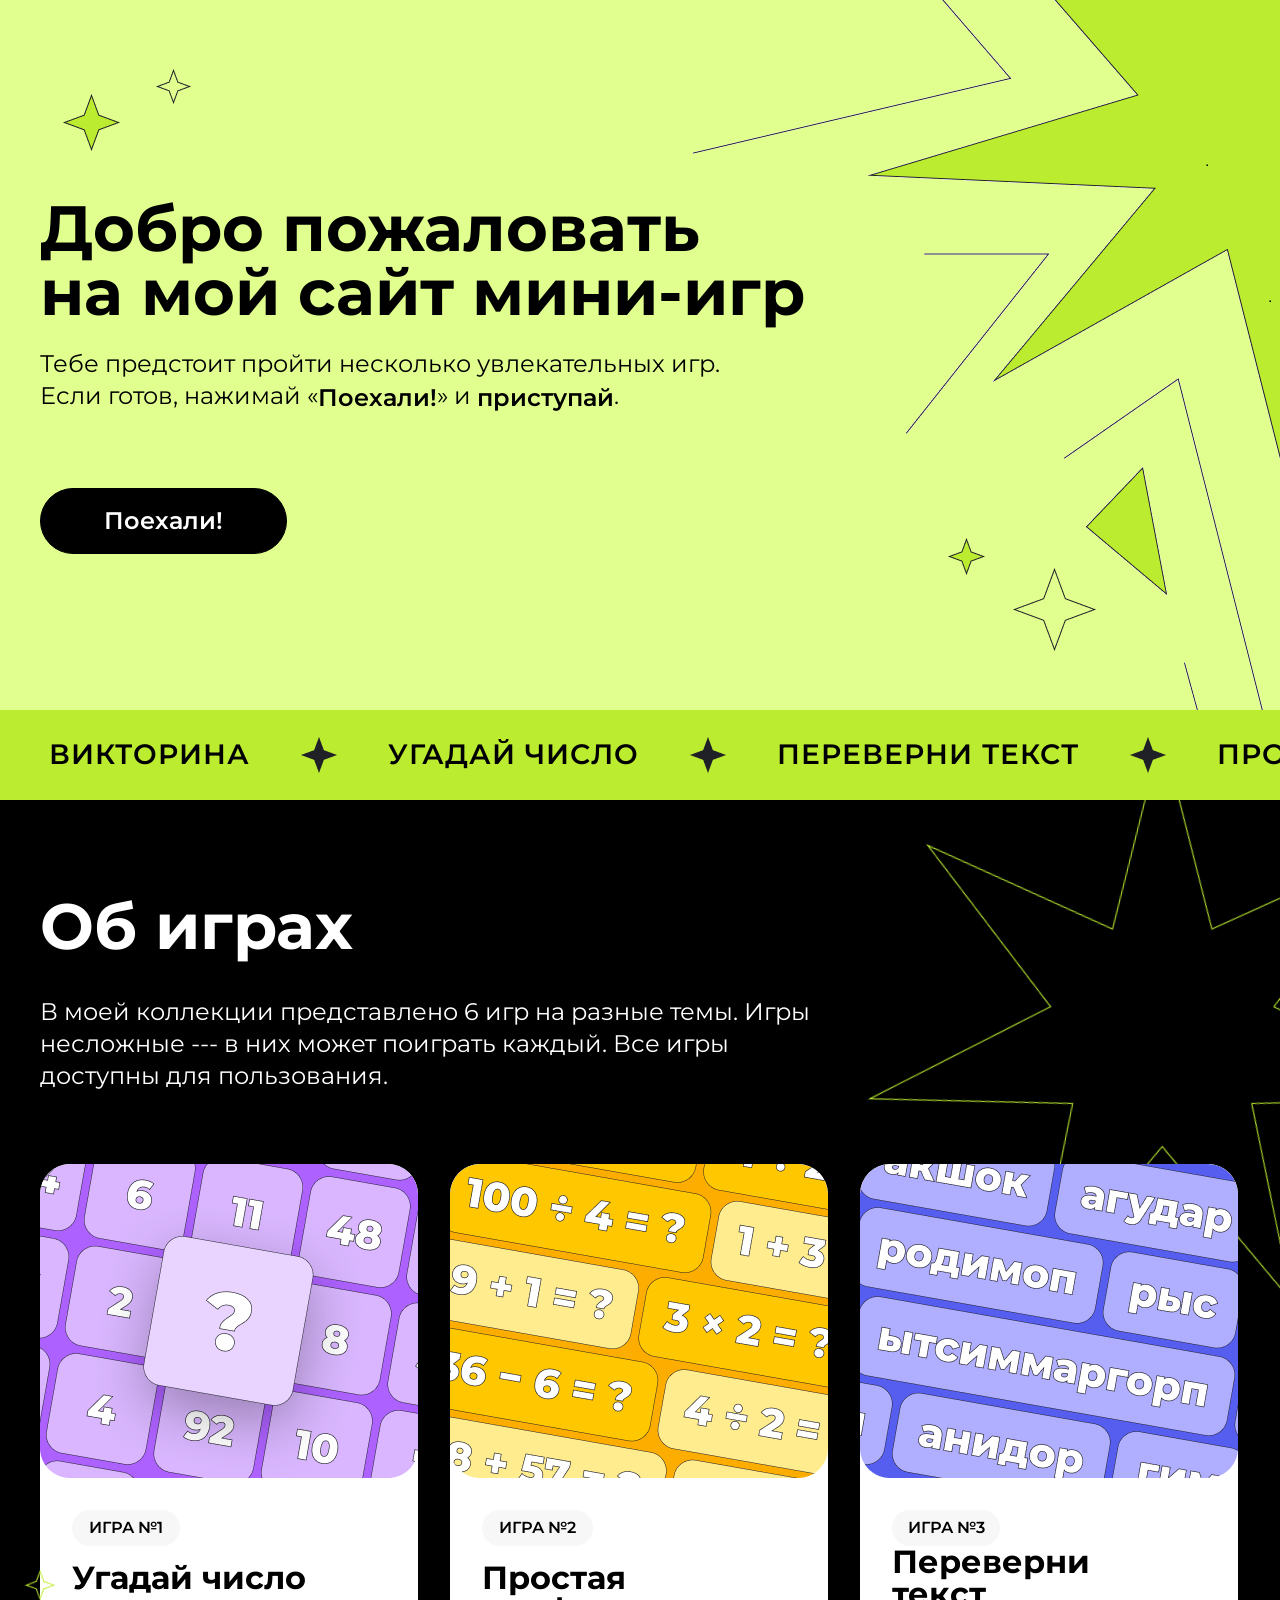
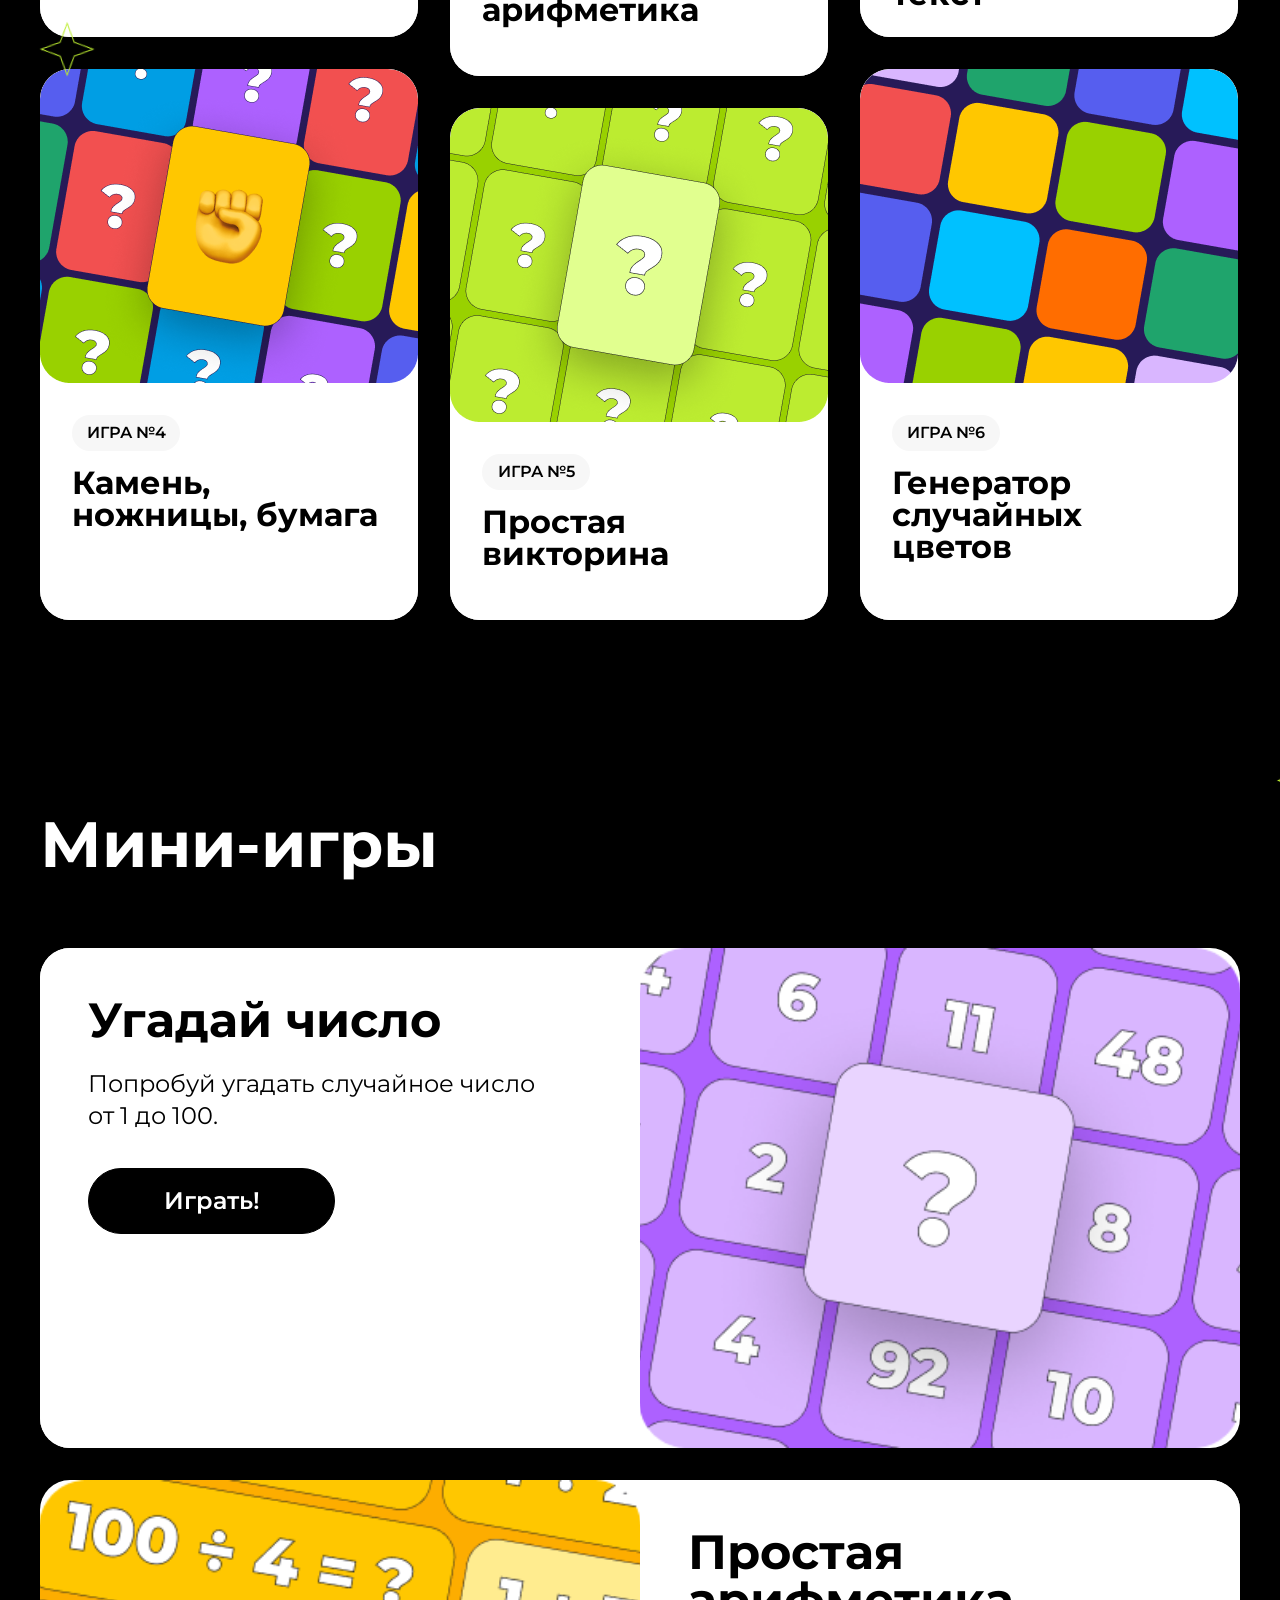
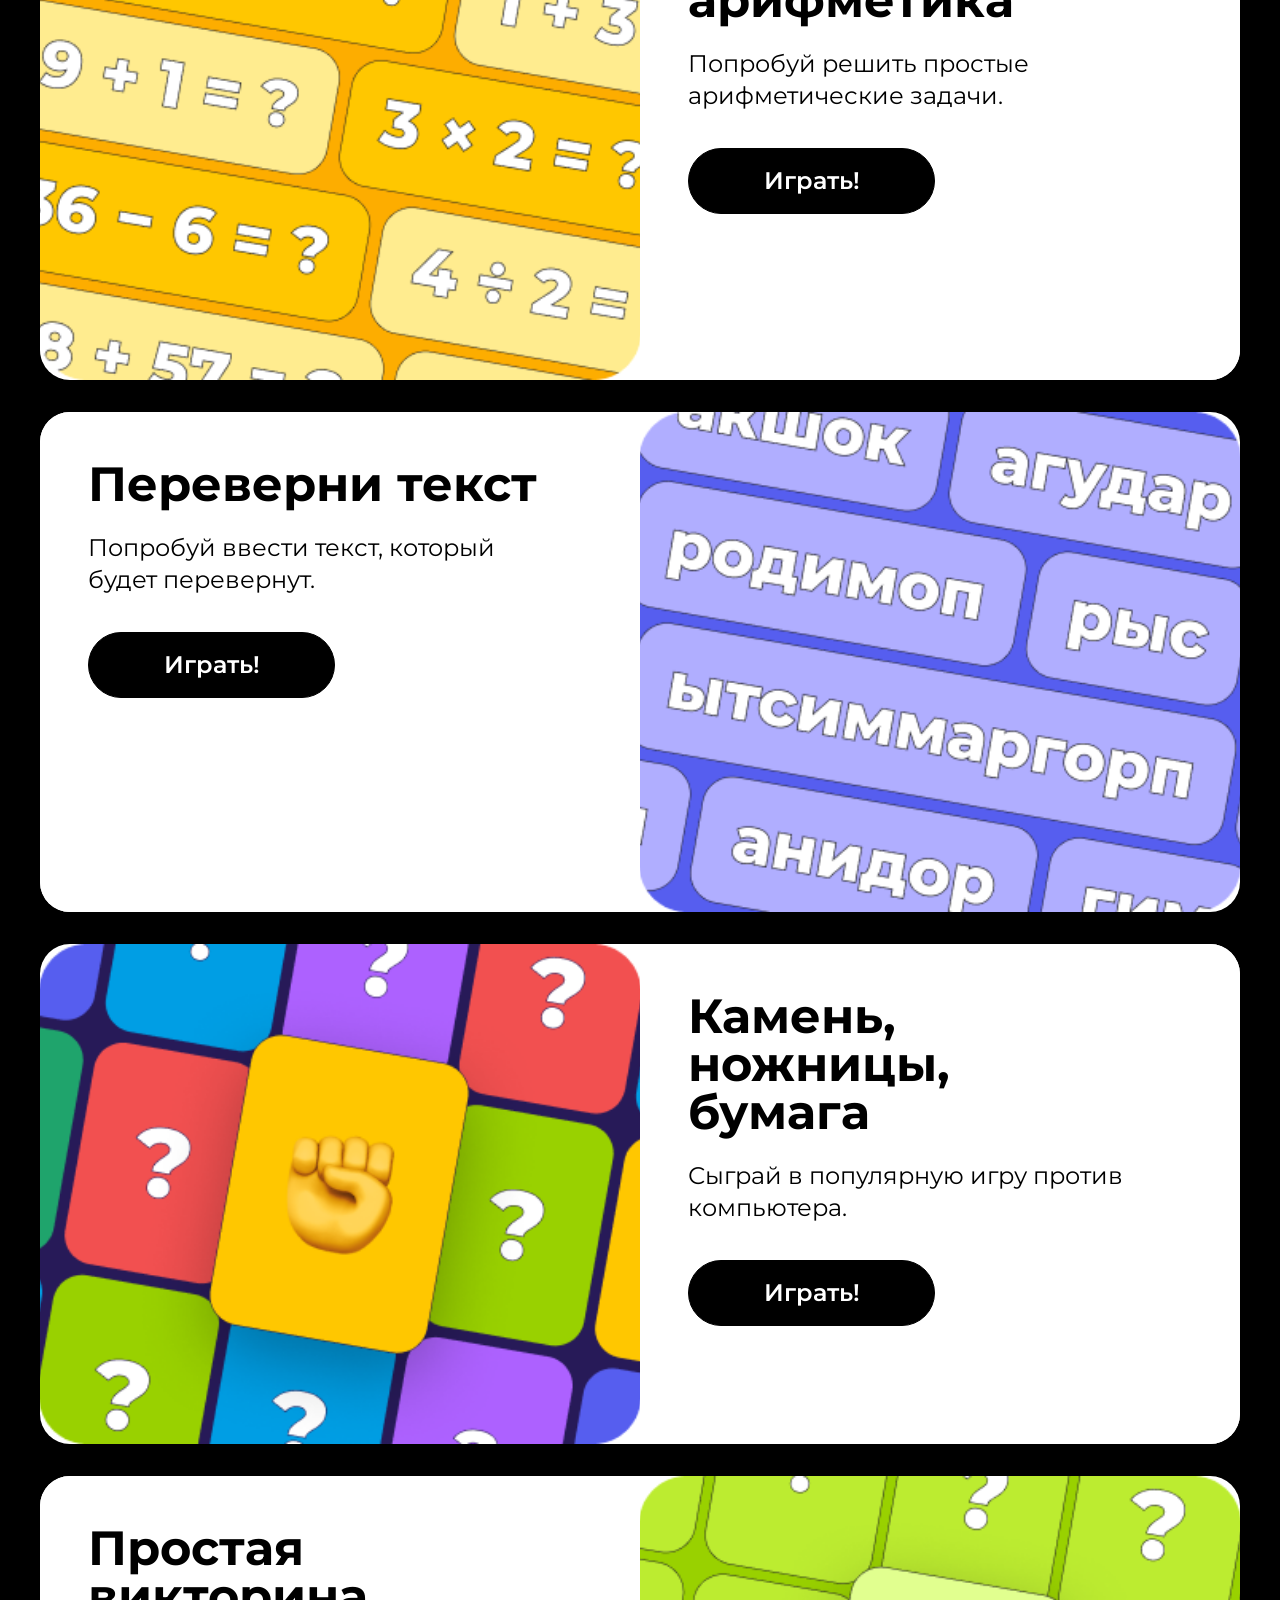
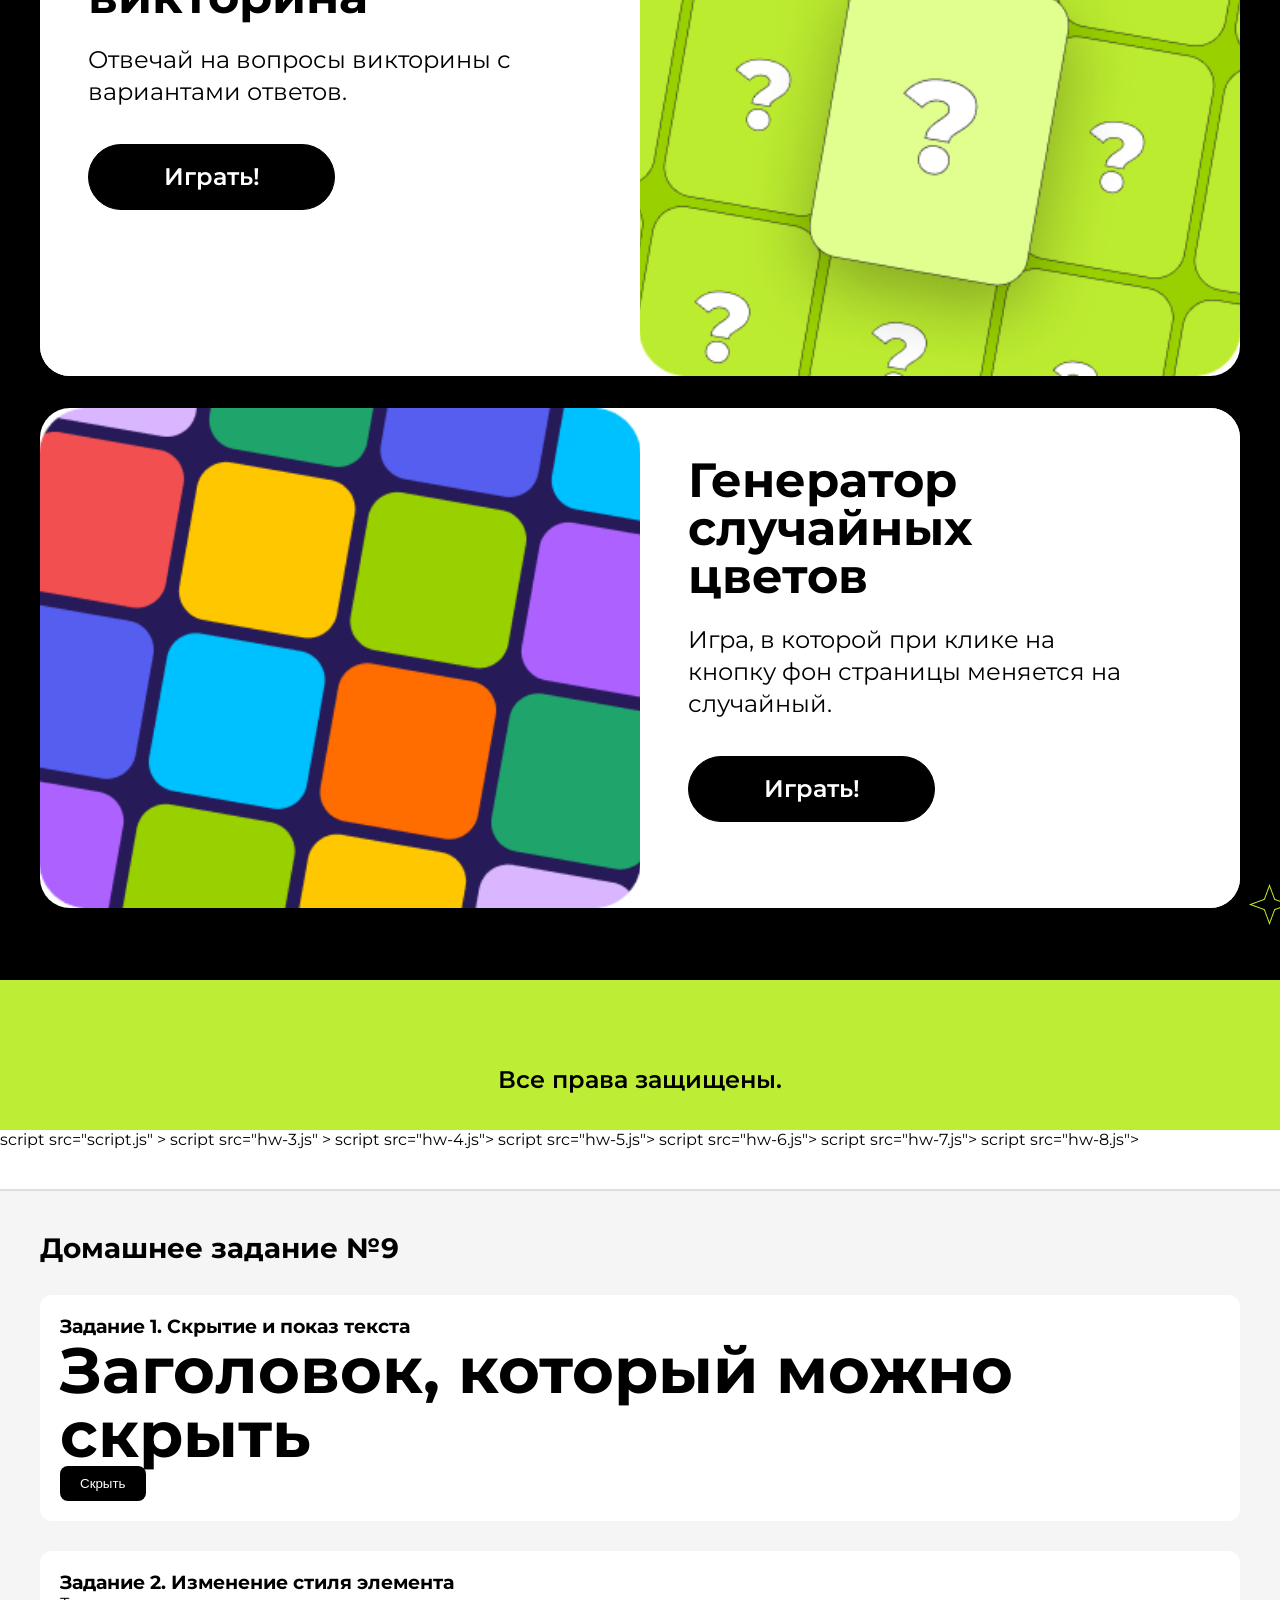
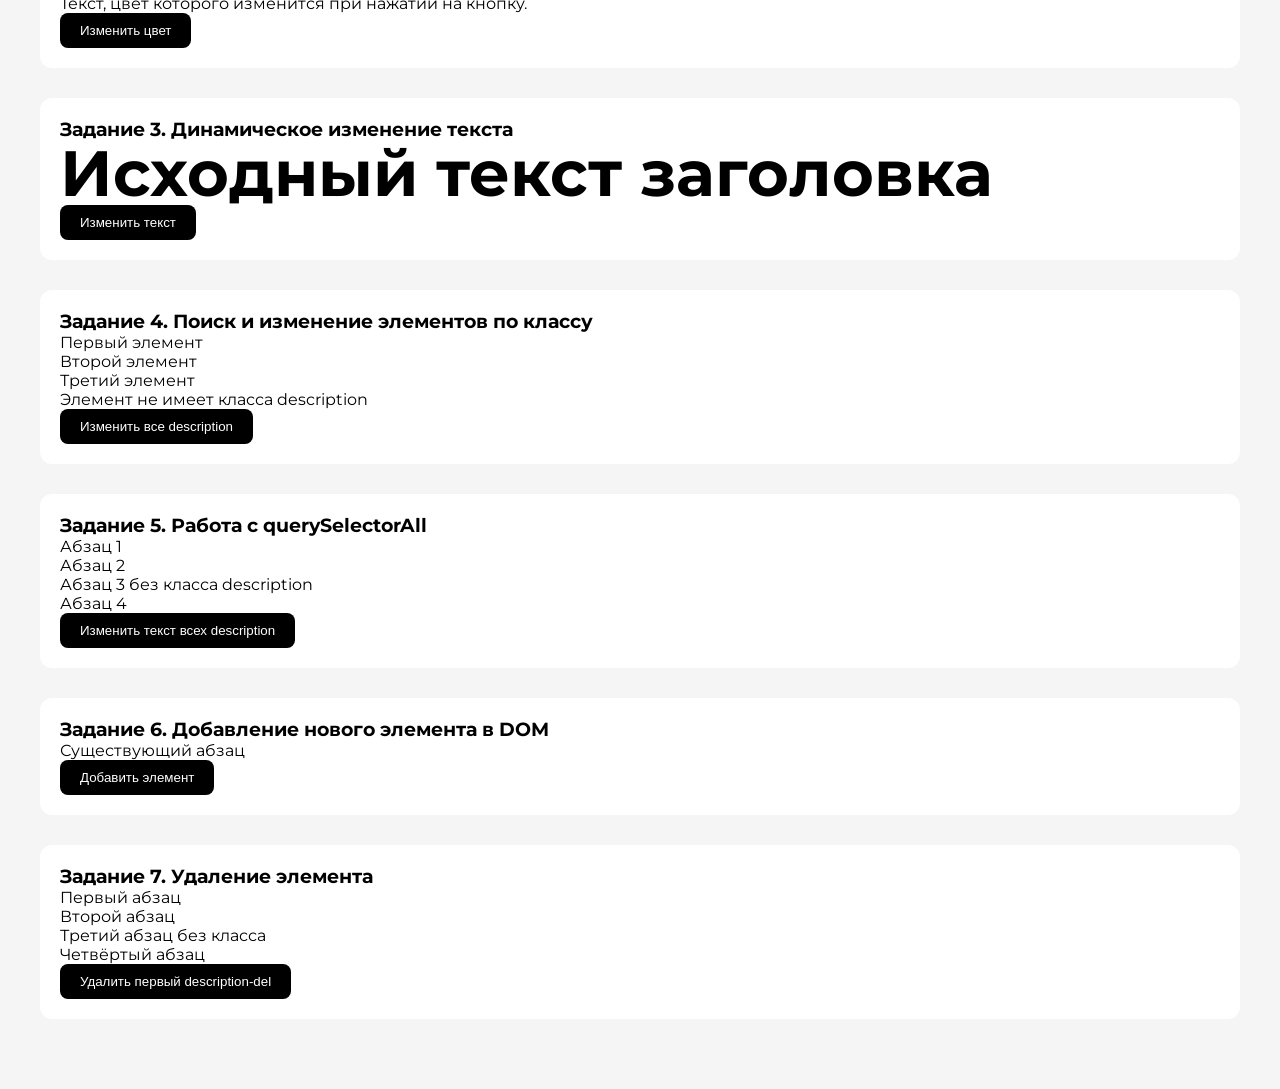
==== index.html @ 297d01c9 "Merge 4f95bd6ea203a809c304e0f5c739668efd5a384e into e6bbed2ab2e8be672a41b085da6c93e00a58e664" ====
<!DOCTYPE html>
<html lang="ru">
<head>
    <meta charset="UTF-8">
    <meta name="viewport" content="width=device-width, initial-scale=1.0">
    <title>Сайт мини-игр</title>
    <link rel="stylesheet" href="style.css">
    <link href="https://fonts.googleapis.com/css2?family=Montserrat:wght@400;600;700&display=swap" rel="stylesheet">
</head>
<body>
    <section class="hero">
             <img src="image/Star2.png" alt="звезда" class="decor-star star-2">
        <img src="image/Star3.png" alt="звезда" class="decor-star star-3">
        <img src="image/Star4.png" alt="звезда" class="decor-star star-4">
        <img src="image/Star5.png" alt="звезда" class="decor-star star-5">
        <img src="image/528.png" alt="декоративный элемент" class="decor-star vector-33">
        <div class="hero-center">
        <div class="image-block">
            <img src="image/Group(1).png" alt="Описание изображения">
        </div>
   
        <div class="container">
            <div class="text-block">
                <h1>Добро пожаловать <br>на мой сайт мини-игр</h1>
                <p class="game-description">Тебе предстоит пройти несколько увлекательных игр. <br>Если готов, нажимай
                    «<span class="bold">Поехали!</span>» и  <span class="bold"> приступай</span>.
                </p>
            </div>
            <a href="#" class="btn">Поехали!</a>
        </div>
        </div>
        
        <div class="games-row">
            <div class="games-track">
                <span class="game-item">ВИКТОРИНА</span>
                <span class="divider-star">
                    <img src="image/Star.png" alt="звезда">
                </span>
                <span class="game-item">УГАДАЙ ЧИСЛО</span>
                <span class="divider-star">
                    <img src="image/Star.png" alt="звезда">
                </span>
                <span class="game-item">ПЕРЕВЕРНИ ТЕКСТ</span>
                <span class="divider-star">
                    <img src="image/Star.png" alt="звезда">
                </span>
                <span class="game-item">ПРОСТАЯ АРИФМЕТИКА</span>
                <span class="divider-star">
                    <img src="image/Star.png" alt="звезда">
                </span>
                <span class="game-item">КАМЕНЬ, НОЖНИЦЫ, БУМАГА</span>
                <span class="divider-star">
                    <img src="image/Star.png" alt="звезда">
                </span>
                <span class="game-item">ГЕНЕРАТОР СЛУЧАЙНЫХ ЦВЕТОВ</span>
                <span class="divider-star">
                    <img src="image/Star.png" alt="звезда">
                </span>
            </div>
        </div>
    </section>

    <section class="games-section">
        <div class="games-center">
        <img src="image/Star1.png" alt="звезда" class="decor-star games-star-1">
        <img src="image/Star12.png" alt="звезда" class="decor-star games-star-12">
        <img src="image/Star11.png" alt="звезда" class="decor-star games-star-11">
      
        <div class="games-container">
            <div class="games-header">
                <h2>Об играх</h2>
                <p>В моей коллекции представлено 6 игр на разные темы. Игры несложные --- в них может поиграть каждый. Все
                    игры доступны для пользования.</p>
            </div>
            <div class="columns-wrapper">
                <div class="cards-column first-column">
                    <a href="#game-guess-number" class="card-link">
                        <div class="card card--guess-number">
                            <div class="card__image">
                                <img src="image/1.png" alt="Угадай число">
                            </div>
                            <div class="card__content">
                                <span class="card__badge">ИГРА №1</span>
                                <div class="card__title">Угадай число</div>
                            </div>
                        </div>
                    </a>
                    <a href="#game-rock-paper-scissors" class="card-link">
                        <div class="card card--rps">
                            <div class="card__image">
                                <img src="image/4.png" alt="Камень, ножницы, бумага">
                            </div>
                            <div class="card__content">
                                <span class="card__badge">ИГРА №4</span>
                                <div class="card__title">Камень,<br>ножницы, бумага</div>
                            </div>
                        </div>
                    </a>
                </div>
                <div class="cards-column second-column">
                    <a href="#game-simple-arithmetic" class="card-link">
                        <div class="card card--arithmetic">
                            <div class="card__image">
                                <img src="image/2.png" alt="Простая арифметика">
                            </div>
                            <div class="card__content">
                                <span class="card__badge card__badge--wide">ИГРА №2</span>
                                <div class="card__title">Простая<br>арифметика</div>
                            </div>
                        </div>
                    </a>
                    <a href="#game-quiz" class="card-link">
                        <div class="card card--quiz">
                            <div class="card__image">
                                <img src="image/5.png" alt="Простая викторина">
                            </div>
                            <div class="card__content">
                                <span class="card__badge">ИГРА №5</span>
                                <div class="card__title">Простая<br>викторина</div>
                            </div>
                        </div>
                    </a>
                </div>
                <div class="cards-column third-column">
                    <a href="#game-reverse-text" class="card-link">
                        <div class="card card--reverse-text">
                            <div class="card__image">
                                <img src="image/3.png" alt="Переверни текст">
                            </div>
                            <div class="card__content">
                                <span class="card__badge">ИГРА №3</span>
                                <div class="card__title">Переверни<br>текст</div>
                            </div>
                        </div>
                    </a>
                    <a href="#game-color-generator" class="card-link">
                        <div class="card card--color-generator">
                            <div class="card__image">
                                <img src="image/6.png" alt="Генератор случайных цветов">
                            </div>
                            <div class="card__content">
                                <span class="card__badge">ИГРА №6</span>
                                <div class="card__title">Генератор<br>случайных<br>цветов</div>
                            </div>
                        </div>
                    </a>
                </div>
            </div>
        </div>
        </div>
    </section>
     <section class="mini-games">
        <img src="image/Star7.png" alt="звезда" class="decor-star mini-games__star-7">
    <img src="image/Star6.png" alt="звезда" class="decor-star mini-games__star-6">
    <img src="image/Star10.png" alt="звезда" class="decor-star mini-games__star-10">
    <img src="image/Star8.png" alt="звезда" class="decor-star mini-games__star-8">
        <div class="mini-games__container">
            <h2 class="mini-games__title">Мини-игры</h2>
            
            <div class="games-list">
               
                <article id="game-guess-number" class="game-card game-card--image-left">
                    <div class="game-card__cover">
                        <img src="image/1.png" alt="Угадай число">
                    </div>
                    <div class="game-card__content">
                        <div class="game-card__inner">
                        <div class="game-card__text">
                            <h3 class="game-card__name">Угадай число</h3>
                            <p class="game-card__description">Попробуй угадать случайное число от 1 до 100.</p>
                        </div>
                        <a href="#" class="game-card__button">Играть!</a>
                    </div>
                    </div>
                </article>

                
                <article id="game-simple-arithmetic" class="game-card game-card--image-right">
                    <div class="game-card__cover">
                        <img src="image/2.png" alt="Простая арифметика">
                    </div>
                    <div class="game-card__content">
                        <div class="game-card__inner">
                        <div class="game-card__text">
                            <h3 class="game-card__name">Простая арифметика</h3>
                            <p class="game-card__description">Попробуй решить простые арифметические задачи.</p>
                        </div>
                        <a href="#" class="game-card__button">Играть!</a>
                    </div>
                    </div>
                </article>

                
                <article id="game-reverse-text" class="game-card game-card--image-left">
    <div class="game-card__cover">
        <img src="image/3.png" alt="Переверни текст">
    </div>
    <div class="game-card__content">
        <div class="game-card__inner">
            <div class="game-card__text">
                <h3 class="game-card__name">Переверни текст</h3>
                <p class="game-card__description">Попробуй ввести текст, который будет перевернут.</p>
            </div>
            <a href="#" class="game-card__button" id="reverse-text-btn">Играть!</a>
        </div>
    </div>
</article>

              
                <article id="game-rock-paper-scissors" class="game-card game-card--image-right">
                    <div class="game-card__cover">
                        <img src="image/4.png" alt="Камень, ножницы, бумага">
                    </div>
                    <div class="game-card__content">
                        <div class="game-card__inner">
                        <div class="game-card__text">
                            <h3 class="game-card__name">Камень, <br> ножницы, <br> бумага</h3>
                            <p class="game-card__description">Сыграй в популярную игру против компьютера.</p>
                        </div>
                        <a href="#" class="game-card__button">Играть!</a>
                    </div>
                    </div>
                </article>

             
                <article id="game-quiz" class="game-card game-card--image-left">
    <div class="game-card__cover">
        <img src="image/5.png" alt="Простая викторина">
    </div>
    <div class="game-card__content">
        <div class="game-card__inner">
            <div class="game-card__text">
                <h3 class="game-card__name">Простая викторина</h3>
                <p class="game-card__description">Отвечай на вопросы викторины с вариантами ответов.</p>
            </div>
            <a href="#" class="game-card__button" id="quiz-btn">Играть!</a>
        </div>
    </div>
</article>

               
                <article id="game-color-generator" class="game-card game-card--image-right">
                    <div class="game-card__cover">
                        <img src="image/6.png" alt="Генератор случайных цветов">
                    </div>
                    <div class="game-card__content">
                        <div class="game-card__inner">
                        <div class="game-card__text">
                            <h3 class="game-card__name">Генератор случайных <br> цветов</h3>
                            <p class="game-card__description">Игра, в которой при клике на кнопку фон страницы меняется на случайный.</p>
                        </div>
                        <a href="#" class="game-card__button">Играть!</a>
                    </div>
                    </div>
                </article>
            </div>
        </div>
    </section>

    
    <footer class="footer">
        <div class="footer__container">
            <p class="footer__copyright">Все права защищены.</p>
        </div>
    </footer>

    script src="script.js" ></script>
    script src="hw-3.js" ></script> 
    script src="hw-4.js"></script> 
    script src="hw-5.js"></script>
    script src="hw-6.js"></script>
    script src="hw-7.js"></script>
    script src="hw-8.js"></script>
    <script src="hw-9.js"></script>
    <script src="guess-number.js"></script>
    <script src="Simple-arithmetic.js"></script>
    <script src="ReverseText.js"></script>
    <script src="Quiz.js"></script>
    <script src="Choice.js"></script>
   

   
<section class="hw-section" style="background: #f5f5f5; padding: 40px 20px; margin-top: 40px; border-top: 2px solid #ddd;">
    <div class="hw-container" style="max-width: 1200px; margin: 0 auto;">
        <h2 style="font-size: 28px; margin-bottom: 30px;">Домашнее задание №9</h2>
        
      
        <div class="task task-1" style="margin-bottom: 30px; padding: 20px; background: white; border-radius: 12px;">
            <h3>Задание 1. Скрытие и показ текста</h3>
            <h1 id="task1-header">Заголовок, который можно скрыть</h1>
            <button id="toggleTextBtn" style="padding: 10px 20px; background: black; color: white; border: none; border-radius: 8px; cursor: pointer;">Скрыть</button>
        </div>
        
        
        <div class="task task-2" style="margin-bottom: 30px; padding: 20px; background: white; border-radius: 12px;">
            <h3>Задание 2. Изменение стиля элемента</h3>
            <p id="colorChangeParagraph">Текст, цвет которого изменится при нажатии на кнопку.</p>
            <button id="changeColorBtn" style="padding: 10px 20px; background: black; color: white; border: none; border-radius: 8px; cursor: pointer;">Изменить цвет</button>
        </div>
        
       
        <div class="task task-3" style="margin-bottom: 30px; padding: 20px; background: white; border-radius: 12px;">
            <h3>Задание 3. Динамическое изменение текста</h3>
            <h1 id="changeTextHeader">Исходный текст заголовка</h1>
            <button id="changeTextBtn" style="padding: 10px 20px; background: black; color: white; border: none; border-radius: 8px; cursor: pointer;">Изменить текст</button>
        </div>
        
        
        <div class="task task-4" style="margin-bottom: 30px; padding: 20px; background: white; border-radius: 12px;">
            <h3>Задание 4. Поиск и изменение элементов по классу</h3>
            <p class="description">Первый элемент</p>
            <p class="description">Второй элемент</p>
            <p class="description">Третий элемент</p>
            <p>Элемент не имеет класса description</p>
            <button id="changeDescriptionBtn" style="padding: 10px 20px; background: black; color: white; border: none; border-radius: 8px; cursor: pointer;">Изменить все description</button>
        </div>
        
        
        <div class="task task-5" style="margin-bottom: 30px; padding: 20px; background: white; border-radius: 12px;">
            <h3>Задание 5. Работа с querySelectorAll</h3>
            <p class="description">Абзац 1</p>
            <p class="description">Абзац 2</p>
            <p>Абзац 3 без класса description</p>
            <p class="description">Абзац 4</p>
            <button id="changeAllDescriptionBtn" style="padding: 10px 20px; background: black; color: white; border: none; border-radius: 8px; cursor: pointer;">Изменить текст всех description</button>
        </div>
        
       
        <div class="task task-6" style="margin-bottom: 30px; padding: 20px; background: white; border-radius: 12px;">
            <h3>Задание 6. Добавление нового элемента в DOM</h3>
            <div id="appendContainer">
                <p>Существующий абзац</p>
            </div>
            <button id="addElementBtn" style="padding: 10px 20px; background: black; color: white; border: none; border-radius: 8px; cursor: pointer;">Добавить элемент</button>
        </div>
        
       
        <div class="task task-7" style="margin-bottom: 30px; padding: 20px; background: white; border-radius: 12px;">
            <h3>Задание 7. Удаление элемента</h3>
            <div id="deleteContainer">
                <p class="description-del">Первый абзац</p>
                <p class="description-del">Второй абзац</p>
                <p>Третий абзац без класса</p>
                <p class="description-del">Четвёртый абзац</p>
            </div>
            <button id="deleteElementBtn" style="padding: 10px 20px; background: black; color: white; border: none; border-radius: 8px; cursor: pointer;">Удалить первый description-del</button>
        </div>
    </div>
</section>

   </body>
</html>
---- style.css ----
@import url('https://fonts.googleapis.com/css2?family=Montserrat:wght@400;600;700&display=swap');

* {
    margin: 0;
    padding: 0;
    box-sizing: border-box;
}

html, body {
    width: 100%;
    margin: 0 auto;
    font-family: 'Montserrat', sans-serif;
    overflow-x: hidden;
}

.hero {
    height: 800px;
    position: relative;
    background-color: #E1FF8F;
    width: 100%;
}

.hero-center {
    height: 100%;
    padding-left: calc(50% - 600px);
    padding-right: calc(50% - 600px);
    position: relative;
    width: 100%;
}

.container {
    position: absolute;
    top: 196px;

    width: 769px;
    height: 358px;
    display: flex;
    flex-direction: column;
    gap: 48px;
}

.text-block {
    display: flex;
    flex-direction: column;
    width: 769px;
    height: 244px;
    gap: 24px;
}

h1 {
    font-family: 'Montserrat', sans-serif;
    font-weight: 700;
    font-size: 64px;
    line-height: 100%;
    letter-spacing: 0px;
    vertical-align: middle;
    color: black;
}

.game-description {
    font-family: 'Montserrat', sans-serif;
    font-weight: 400;
    font-size: 24px;
    line-height: 32px;
    letter-spacing: 0px;
    vertical-align: middle;
    color: black;
    margin: 0;
    margin-right: 49px;
}

.game-description .bold {
    font-weight: 600;
    font-size: 24px;
    line-height: 32px;
    letter-spacing: 0px;
    vertical-align: middle;
    color: black;
}

.btn {
    display: inline-flex;
    flex-direction: row;
    align-items: center;
    justify-content: center;
    width: 247px;
    height: 66px;
    padding: 16px 28px;
    gap: 10px;
    border: 1px solid black;
    border-radius: 60px;
    font-family: 'Montserrat', sans-serif;
    font-weight: 600;
    font-size: 24px;
    line-height: 32px;
    text-decoration: none;
    color: #FFFFFF;
    background-color: black;
    cursor: pointer;
    transition: all 0.3s ease;
}

.btn:hover {
    background-color: #FFFFFF;
    color: black;
    border: 1px solid black;
}

.games-row {
    position: absolute;
    bottom: 0;
    left: 0;
    width: 100%;
    height: 90px;
    background: #BCEC30;
    box-sizing: border-box;
    padding: 27px 0;
    overflow: hidden;
    z-index: 10;
}

.games-track {
    display: flex;
    align-items: center;
    gap: 51px;
    padding: 0 49px;
    width: max-content;
    animation: scrollGames 40s linear infinite;
}

.game-item {
    white-space: nowrap;
    width: auto;
    height: auto;
    font-weight: 600;
    font-size: 28px;
    line-height: 1.2;
    letter-spacing: 1px;
    color: black;
    text-align: center;
    display: inline-block;
}

.divider-star {
    display: flex;
    align-items: center;
    justify-content: center;
    width: 36px;
    height: 36px;
    flex-shrink: 0;
}

.divider-star img {
    width: 100%;
    height: 100%;
    object-fit: contain;
}

@keyframes scrollGames {
    0% {
        transform: translateX(0);
    }
    100% {
        transform: translateX(-50%);
    }
}


.decor-star {
    position: absolute;
    object-fit: contain;
    pointer-events: none;
    z-index: 5;
}

 .star-2 {
    width: 57px;
    height: 57px;
    top: 94px;
    left: 63px;
}

.star-3 {
    width: 35px;
    height: 35px;
    top: 69px;
    left: 156px;
}

 .star-4 {
    width: 83px;
    height: 83px;
    top: 568px;
    left: 1013px;
}

.star-5 {
    width: 37px;
    height: 37px;
    top: 538px;
    left: 948px;
}  
  


.image-block {
    position: absolute;
    right: 0;
    top: 0;
    width: auto;
    height: auto;
    max-width: 50%;
    z-index: 1;
    pointer-events: none;
}

.image-block img {
    display: block;
    width: 100%;
    height: auto;
    object-fit: contain;
}

.games-section {
    width: 100%;
    min-height: 1470px;
    background-color: #000000;
    position: relative;
}

.games-center {
    
    position: relative;
     padding-left: calc(50% - 600px);
    padding-right: calc(50% - 600px);
    width: 100%;
    min-height: 1470px;
}

.games-container {
position: relative;
    width: 100%;
    display: flex;
    flex-direction: column;
    gap: 72px;
}

.games-header {
    width: 100%;
    height: auto;
    display: flex;
    flex-direction: column;
    gap: 24px;
    margin-top: 94px;
}

.games-header h2 {
    width: 314px;
    height: 78px;
    font-family: 'Montserrat', sans-serif;
    font-weight: 700;
    font-size: 64px;
    line-height: 100%;
    color: #FFFFFF;
    margin: 0;
}

.games-header p {
    width: 788px;
    height: 96px;
    font-family: 'Montserrat', sans-serif;
    font-weight: 400;
    font-size: 24px;
    line-height: 32px;
    color: #FFFFFF;
    margin: 0;
}

.columns-wrapper {
    display: flex;
    flex-direction: row;
    gap: 32px;
    width: 100%;
}

.first-column {
    width: 378px;
    display: flex;
    flex-direction: column;
    gap: 32px;
}

.second-column {
    width: 378px;
    display: flex;
    flex-direction: column;
    gap: 32px;
}

.third-column {
    width: 378px;
    display: flex;
    flex-direction: column;
    gap: 32px;
}

.card-link {
    text-decoration: none;
    display: block;
    transition: transform 0.3s ease;
}

.card-link:hover {
    transform: scale(1.02);
}

.card {
    width: 378px;
    border-radius: 30px;
    background-color: #FFFFFF;
    overflow: hidden;
    display: flex;
    flex-direction: column;
}

.card--guess-number {
    height: 473px;
}

.card--rps {
    height: 551px;
}

.card--arithmetic {
    height: 512px;
}

.card--quiz {
    height: 512px;
}

.card--reverse-text {
    height: 473px;
}

.card--color-generator {
    height: 551px;
}

.card__image {
    width: 378px;
    height: 314px;
    border-radius: 30px 30px 0 0;
    overflow: hidden;
}

.card__image img {
    width: 100%;
    height: 100%;
    object-fit: cover;
    display: block;
}

.card__content {
    width: 378px;
    padding: 32px 32px 36px 32px;
    display: flex;
    flex-direction: column;
    justify-content: space-between;
    background-color: #FFFFFF;
}

.card--guess-number .card__content {
    height: 159px;
}

.card--rps .card__content {
    height: 237px;
}

.card--arithmetic .card__content {
    height: 198px;
}

.card--quiz .card__content {
    height: 198px;
}

.card--reverse-text .card__content {
    height: 159px;
}

.card--color-generator .card__content {
    height: 237px;
}

.card__badge {
    width: 108px;
    height: 36px;
    padding: 8px 16px 10px 16px;
    border-radius: 52.58px;
    background-color: #F7F7F7;
    border: none;
    font-family: 'Montserrat', sans-serif;
    font-weight: 600;
    font-size: 16px;
    color: #000000;
    display: flex;
    align-items: center;
    justify-content: center;
    white-space: nowrap;
    align-self: flex-start;
    margin: 0;
    pointer-events: none;
}

.card--arithmetic .card__badge {
    width: 111px;
}

.card__button:hover {
    background-color: #e0e0e0;
}

.card__title {
    width: 314px;
    font-family: 'Montserrat', sans-serif;
    font-weight: 700;
    font-size: 32px;
    line-height: 100%;
    color: #000000;
    margin: 0;
    align-self: flex-start;
    word-break: keep-all;
}

.card--guess-number .card__title {
    height: 39px;
}

.card--rps .card__title {
    height: 117px;
}

.card--arithmetic .card__title {
    height: 78px;
}

.card--quiz .card__title {
    height: 78px;
}

.card--reverse-text .card__title {
    height: 78px;
}

.card--color-generator .card__title {
    height: 117px;
}

.games-star-1 {
     position: absolute;
    width: 584.72px;
    height: 584.72px;
    top: -5%;          
    right: -10%;        
    left: auto;
    transform: rotate(6.77deg);
    object-fit: contain;
    pointer-events: none;
    z-index: 0;
   
}

.games-star-12 {
     position: absolute;
    width: 54.6px;
    height: 54.6px;
    top: 822px;
    left: 40px;
    transform: rotate(-5.45deg);
    object-fit: contain;
    pointer-events: none;
    z-index: 5; 
    
}

.games-star-11 {
    position: absolute;
    width: 31.34px;
    height: 31.34px;
    top: 770px;
    left: 25px;
    transform: rotate(-5.45deg);
    object-fit: contain;
    pointer-events: none;
    z-index: 5;
}
.vector-33 {
    display: none;
}

@media (max-width: 376px) {
    .hero-center,
    .games-center {
        max-width: 100%;
        padding-left: 16px;
        padding-right: 16px;
    }

    .hero {
        height: 700px;
        position: relative;
        background-color: #E1FF8F;
    }

    .container {
        position: static;
         width: 343px;
    margin: 0 auto;
    padding: 147px 0 0;
    display: flex;
    flex-direction: column;
    gap: 36px;
    height: auto;
    min-height: 371px;
    z-index: 10;
    }

    .text-block {
        width: 296px;
        height: 280px;
        margin: 0 auto;
        padding: 0;
        display: flex;
        flex-direction: column;
        gap: 24px;
    }

    h1 {
        font-weight: 700;
        font-size: 40px;
        line-height: 100%;
        letter-spacing: 0px;
        text-align: center;
        color: #000000;
        width: 262px;
        height: 196px;
        margin: 0 auto;
        padding: 0;
        display: flex;
        align-items: center;
        justify-content: center;
        white-space: pre-line;
    }

    .game-description {
        font-family: 'Montserrat', sans-serif;
        font-weight: 400;
        font-size: 16px;
        line-height: 20px;
        letter-spacing: 0px;
        text-align: center;
        color: #000000;
        width: 296px;
        height: 60px;
        margin: 0 auto;
    }

    .game-description .bold {
        font-family: 'Montserrat', sans-serif;
        font-weight: 600;
        font-size: 16px;
        line-height: 20px;
        letter-spacing: 0px;
        text-align: center;
        color: #000000;
        display: inline;
        margin: 0;
        padding: 0;
    }

    .game-description br {
        display: none;
    }

    .btn {
        width: 285px;
        height: 55px;
        margin: 0 auto;
        font-size: 16px;
        line-height: 55px;
        padding: 0 28px;
        display: inline-flex;
        align-items: center;
        justify-content: center;
        position: relative;
        z-index: 10;
    }

    .decor-star {
        display: block;
        position: absolute;
        object-fit: contain;
        pointer-events: none;
        z-index: 1;
    }

    .star-2 {
        width: 35px;
        height: 35px;
        top: 97px;
        left: 38px;
    }

    .star-3 {
        width: 21px;
        height: 21px;
        top: 64px;
        left: 92px;
    }

    .star-4 {
        width: 39px;
        height: 41px;
        top: 580px;
        left: 304px;
    }

    .star-5 {
        width: 18px;
        height: 18px;
        top: 557px;
        left: 273px;
    }

    .games-row {
        top: auto;
        bottom: 0;
        height: 51px;
        padding: 16px 0;
        position: absolute;
        left: 0;
        width: 100%;
        background: #BCEC30;
        box-sizing: border-box;
        overflow: hidden;
        z-index: 10;
    }

    .games-track {
        display: flex;
        align-items: center;
        gap: 27.4px;
        padding: 0 16px;
        width: max-content;
        animation: scrollGames 40s linear infinite;
    }

    .image-block {
        display: none;
    }

    .game-item {
        width: auto;
        height: auto;
        font-size: 16px;
        line-height: 19.34px;
        white-space: nowrap;
        display: inline-block;
        font-weight: 600;
        color: black;
        text-align: center;
    }

    .divider-star {
        display: flex;
        align-items: center;
        justify-content: center;
        width: 20px;
        height: 20px;
        flex-shrink: 0;
    }

    .divider-star img {
        width: 100%;
        height: 100%;
        object-fit: contain;
    }

    .games-section {
        width: 100%;
        min-height: auto;
        padding: 40px 0;
        position: relative;
        overflow: hidden;
    }

    .games-center {
        min-height: auto;
    }

    .games-container {
        position: static;
        padding: 0;
        gap: 40px;
        z-index: 10;
    }

    .games-header {
        width: 100%;
    }

    .games-header h2 {
        width: 100%;
        height: auto;
        font-size: 40px;
        line-height: 100%;
        text-align: center;
        color: #FFFFFF;
    }

    .games-header p {
        width: 100%;
        height: auto;
        font-size: 16px;
        line-height: 20px;
        text-align: center;
        color: #FFFFFF;
    }

    .columns-wrapper {
        flex-direction: column;
        gap: 24px;
    }

    .first-column,
    .second-column,
    .third-column {
        width: 100%;
        gap: 24px;
    }

    .card-link {
        width: 100%;
        text-decoration: none;
        display: block;
    }

    .card {
        width: 100%;
        max-width: 378px;
        margin: 0 auto;
        border-radius: 30px;
        background-color: #FFFFFF;
        overflow: hidden;
    }

    .card__image {
        width: 100%;
        height: auto;
        aspect-ratio: 378/314;
    }

    .card__image img {
        width: 100%;
        height: 100%;
        object-fit: cover;
    }

    .card__content {
        width: 100%;
        padding: 24px 20px;
        background-color: #FFFFFF;
    }

    .card__badge {
        font-size: 14px;
        width: auto;
        min-width: 90px;
        height: 32px;
        padding: 6px 12px;
        border-radius: 52.58px;
        background-color: #F7F7F7;
        font-weight: 600;
        color: #000000;
        display: inline-flex;
        align-items: center;
        justify-content: center;
        margin-bottom: 16px;
    }

    .card__title {
        font-size: 24px;
        line-height: 100%;
        width: 100%;
        font-weight: 700;
        color: #000000;
    }

    .games-star-1,
    .games-star-11,
    .games-star-12 {
        display: none;
    }

    .vector-33 {
        height: auto;
        left: auto;
        right: 0px; 
     position: absolute;
    object-fit: contain;
    pointer-events: none;
    z-index: 5;
        
    }
    .games-section {
        display: none;
    }
}

.mini-games {
    background-color: #000000;
    width: 100%;
    padding: 94px 0 72px; 
    position: relative;
}

.mini-games__container {
    max-width: 1200px;
    margin: 0 auto;
    display: flex;
    flex-direction: column;
    gap: 72px;
    margin-top: 48px;
}

.mini-games__title {
    font-family: 'Montserrat', sans-serif;
    font-weight: 700;
    font-size: 64px;
    line-height: 100%;
    color: #FFFFFF;
    margin: 0;
    width: 400px; 
}

.games-list {
    display: flex;
    flex-direction: column;
    gap: 32px;
}


.game-card {
    display: flex;
    width: 100%;
    height: 500px;
    border-radius: 30px;
    overflow: hidden;
    background-color: #FFFFFF;
}


.game-card--image-left {
    flex-direction: row-reverse;
}

.game-card__cover {
    width: 600px;
    height: 500px;
    flex-shrink: 0;
}

.game-card__cover img {
    width: 100%;
    height: 100%;
    object-fit: cover;
    display: block;
}


.game-card__content {
    width: 600px;
    height: 500px;
    padding: 48px;
    display: flex;
    flex-direction: column;
    gap: 10px;
    background-color: #FFFFFF;
    box-sizing: border-box;
}

.game-card__inner {
    display: flex;
    flex-direction: column;
    width: 100%;
    max-width: 504px;
    height: auto;
    gap: 36px;
}

.game-card__text {
    display: flex;
    flex-direction: column;
    gap: 24px;
    width: 504px;  
    max-width: 100%;
}

.game-card__name {
    font-family: 'Montserrat', sans-serif;
    font-weight: 700;
    font-size: 48px;
    line-height: 100%;
    color: #000000;
    margin: 0;
    width: 100%;
    word-break: break-word;
}

.game-card__description {
    font-family: 'Montserrat', sans-serif;
    font-weight: 400;
    font-size: 24px;
    line-height: 32px;
    color: #000000;
    margin: 0;
    max-width: 457px; 
}


.game-card__button {
    display: inline-flex;
    align-items: center;
    justify-content: center;
    width: 247px;
    height: 66px;
    padding: 16px 28px;
    border: 1px solid #000000;
    border-radius: 60px;
    background-color: #000000;
    font-family: 'Montserrat', sans-serif;
    font-weight: 600;
    font-size: 24px;
    line-height: 142%;
    color: #FFFFFF;
    text-decoration: none;
    box-sizing: border-box;
    transition: all 0.3s ease;
    margin-top: auto; 
}

.game-card__button:hover {
    background-color: #FFFFFF;
    color: #000000;
}


.footer {
    height: 150px;
    width: 100%;
    background-color: #BDED35;
    padding: 24px 0; 
}

.footer__container {
    max-width: 1200px;
    margin: 0 auto;
    text-align: left; /
}

.footer__copyright {
   font-family: 'Montserrat', sans-serif;
    font-weight: 600;
    font-size: 24px;
    line-height: 100%;
    color: #000000;
    margin: 0;
    height: 29px;
    text-align: center;
    display: flex;
    align-items: center;
    justify-content: center;
    margin-top: 61px;
}
 
.mini-games__star-7 {
    position: absolute;
    width: 35.15px;
    height: 35.15px;
    top: 93px;        
    left: 1277px;     
    transform: rotate(-7.08deg);
    object-fit: contain;
    pointer-events: none;
    z-index: 5;
}

.mini-games__star-6 {
    position: absolute;
    width: 68.86px;
    height: 68.86px;
    top: 126px;        
    left: 1320px;       
    transform: rotate(-5.45deg);
    object-fit: contain;
    pointer-events: none;
    z-index: 5;
}

.mini-games__star-10 {
    position: absolute;
    width: 41px;
    height: 41px;
    top: 3414px;      
    left: 1249px;       
    transform: rotate(0deg);
    object-fit: contain;
    pointer-events: none;
    z-index: 5;
}

.mini-games__star-8 {
    position: absolute;
    width: 69px;
    height: 69px;
    top: 3366px;       
    left: 1319px;       
    transform: rotate(0deg);
    object-fit: contain;
    pointer-events: none;
    z-index: 5;
}

@media (max-width: 376px) {
    .mini-games {
        padding: 40px 16px 40px;
        background-color: #000000;
        width: 100%;
        position: relative;
        overflow: hidden;
    }

    .mini-games__container {
        max-width: 100%;
        margin: 0 auto;
        display: flex;
        flex-direction: column;
        gap: 40px;
    }

    .mini-games__title {
        font-family: 'Montserrat', sans-serif;
        font-weight: 700;
        font-size: 40px;
        line-height: 100%;
        color: #FFFFFF;
        margin: 0;
        width: 100%;
        text-align: left;
    }

    .games-list {
        display: flex;
        flex-direction: column;
        gap: 24px;
    }

    .game-card {
        display: flex;
        flex-direction: column;
        width: 100%;
        height: auto;
        border-radius: 30px;
        overflow: hidden;
        background-color: #FFFFFF;
    }

    .game-card--image-left,
    .game-card--image-right {
        flex-direction: column;
    }

    .game-card__cover {
        width: 100%;
        height: auto;
        aspect-ratio: 343/285;
        flex-shrink: 0;
    }

    .game-card__cover img {
        width: 100%;
        height: 100%;
        object-fit: cover;
        display: block;
    }

    .game-card__content {
        width: 100%;
        height: auto;
        padding: 24px 20px;
        display: flex;
        flex-direction: column;
        gap: 10px;
        background-color: #FFFFFF;
        box-sizing: border-box;
    }

    .game-card__inner {
        display: flex;
        flex-direction: column;
        width: 100%;
        max-width: 100%;
        height: auto;
        gap: 24px;
    }

    .game-card__text {
        display: flex;
        flex-direction: column;
        gap: 16px;
        width: 100%;
        max-width: 100%;
    }

    .game-card__name {
        font-family: 'Montserrat', sans-serif;
        font-weight: 700;
        font-size: 32px;
        line-height: 100%;
        color: #000000;
        margin: 0;
        width: 100%;
        word-break: break-word;
    }

    .game-card__description {
        font-family: 'Montserrat', sans-serif;
        font-weight: 400;
        font-size: 16px;
        line-height: 20px;
        color: #000000;
        margin: 0;
        max-width: 100%;
    }

    .game-card__button {
        display: inline-flex;
        align-items: center;
        justify-content: center;
        width: 186px;
        height: 55px;
        padding: 16px 28px;
        border: 1px solid #000000;
        border-radius: 60px;
        background-color: #000000;
        font-family: 'Montserrat', sans-serif;
        font-weight: 600;
        font-size: 16px;
        line-height: 142%;
        color: #FFFFFF;
        text-decoration: none;
        box-sizing: border-box;
        transition: all 0.3s ease;
        margin-top: 0;
    }

    .game-card__button:hover {
        background-color: #FFFFFF;
        color: #000000;
    }
  
.mini-games__star-7,
    .mini-games__star-6,
    .mini-games__star-10,
    .mini-games__star-8 {
        display: none;
    }

  
    .footer {
        width: 100%;
        background-color: #BDED35;
        padding: 16px 0;
    }

    .footer__container {
        max-width: 100%;
        margin: 0 auto;
        text-align: center;
        padding: 0 16px;
    }

    .footer__copyright {
        
        font-size: 16px;
        line-height: 20px;
        color: #000000;
        margin: 0;
        text-align: center;
        display: flex;
        align-items: center;
        justify-content: center;
        margin-top: 40px;
    }
    
}
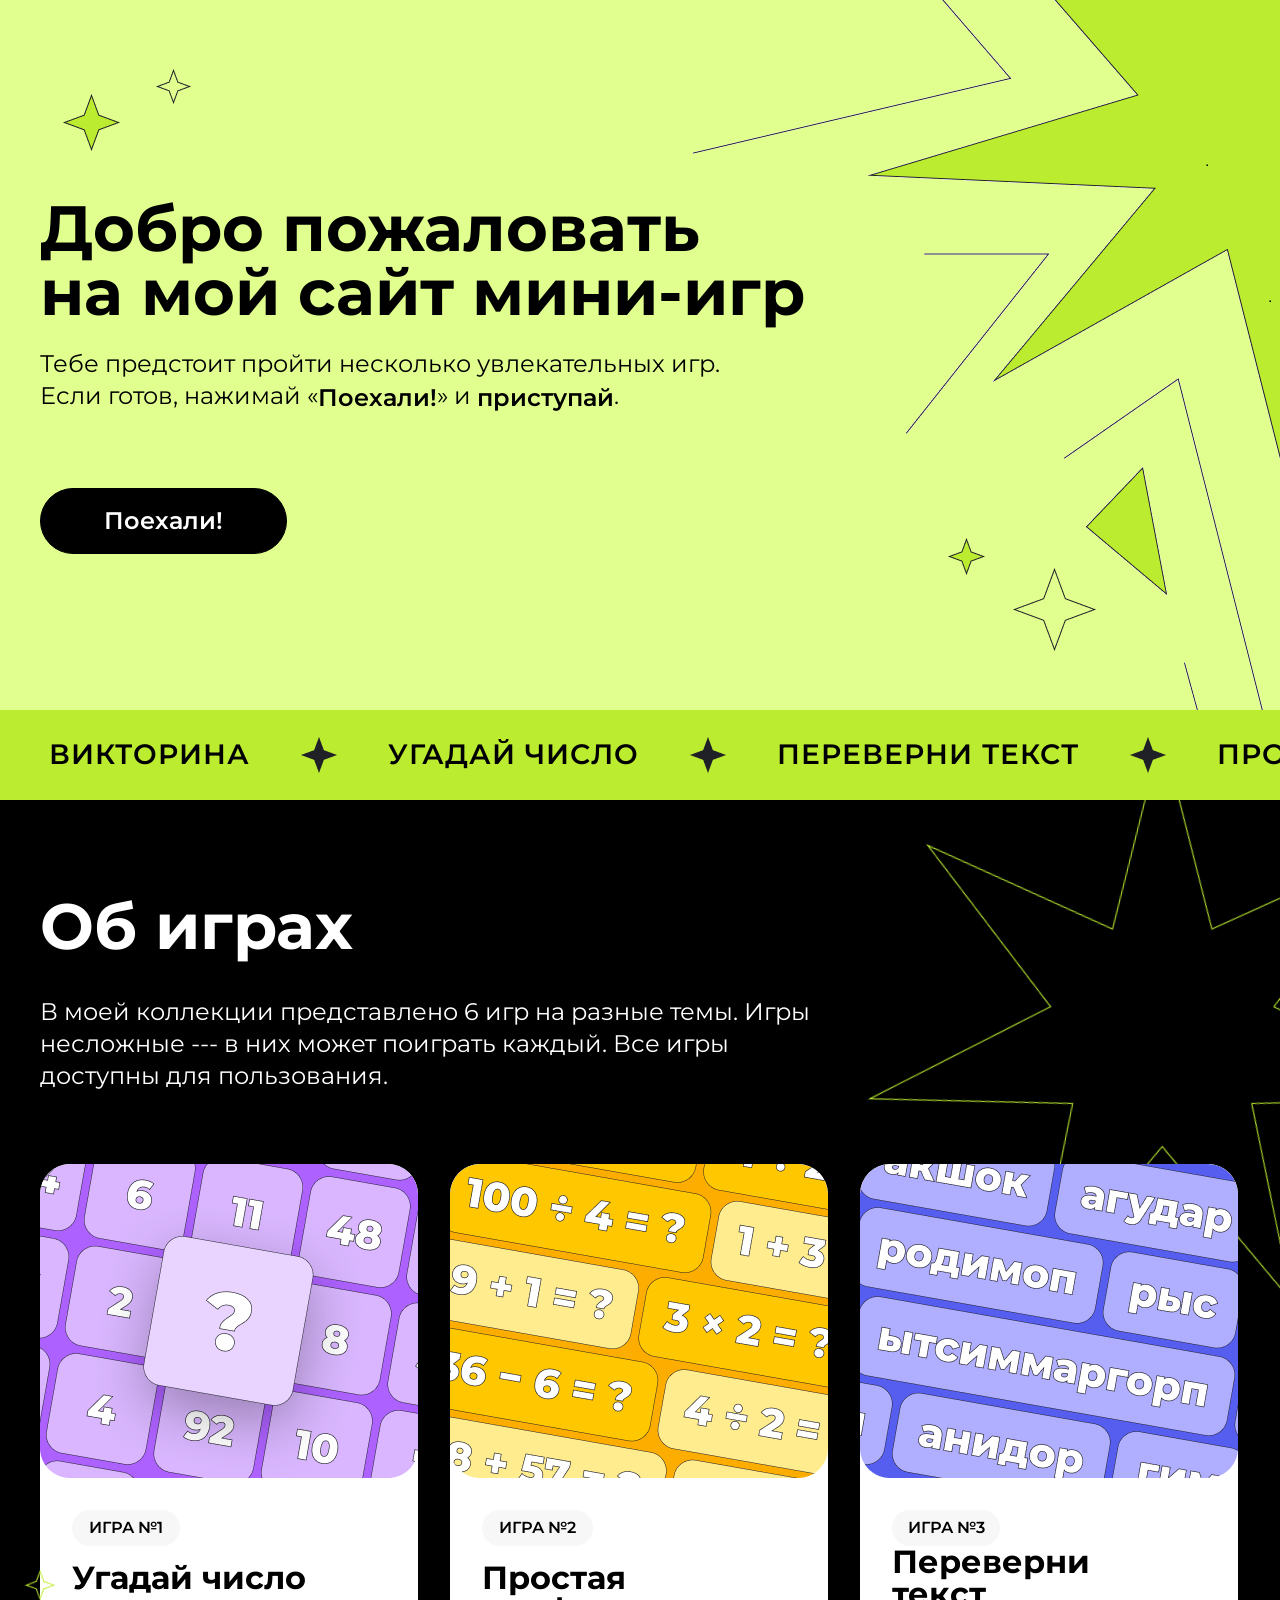
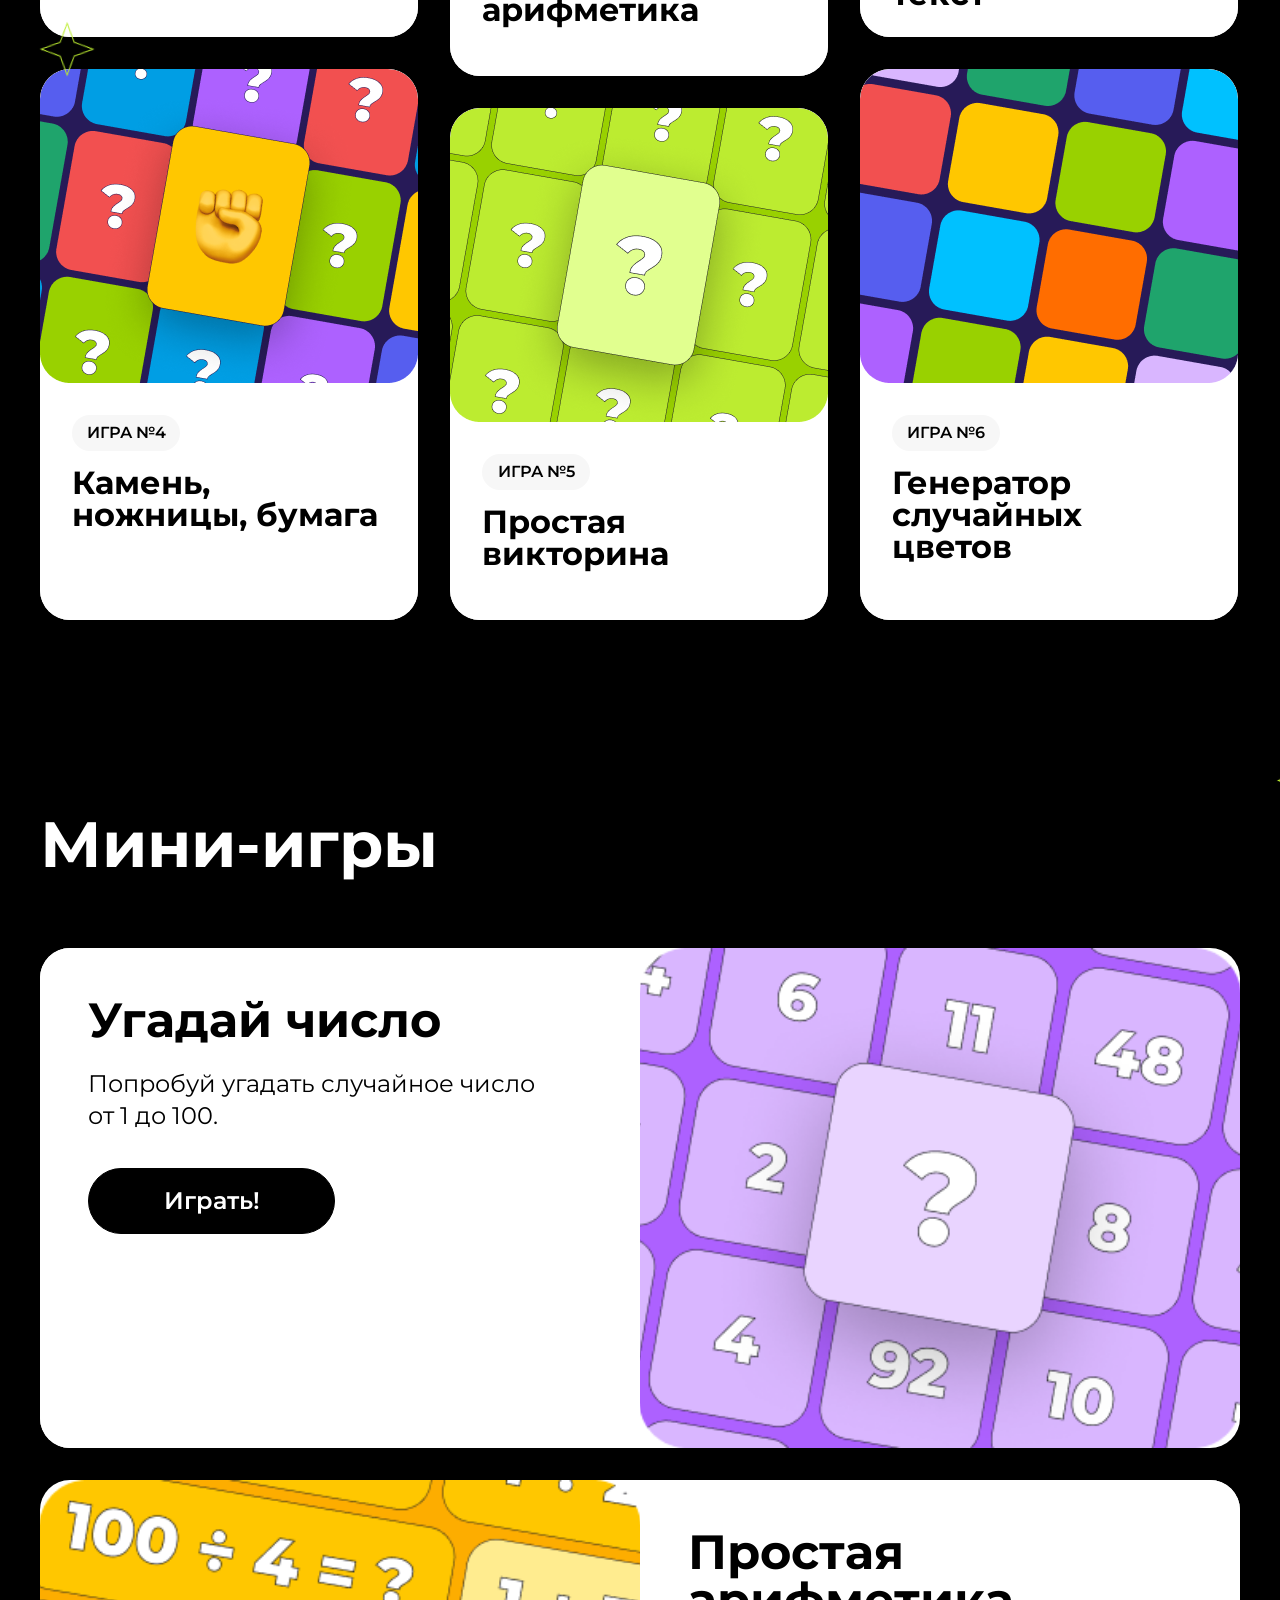
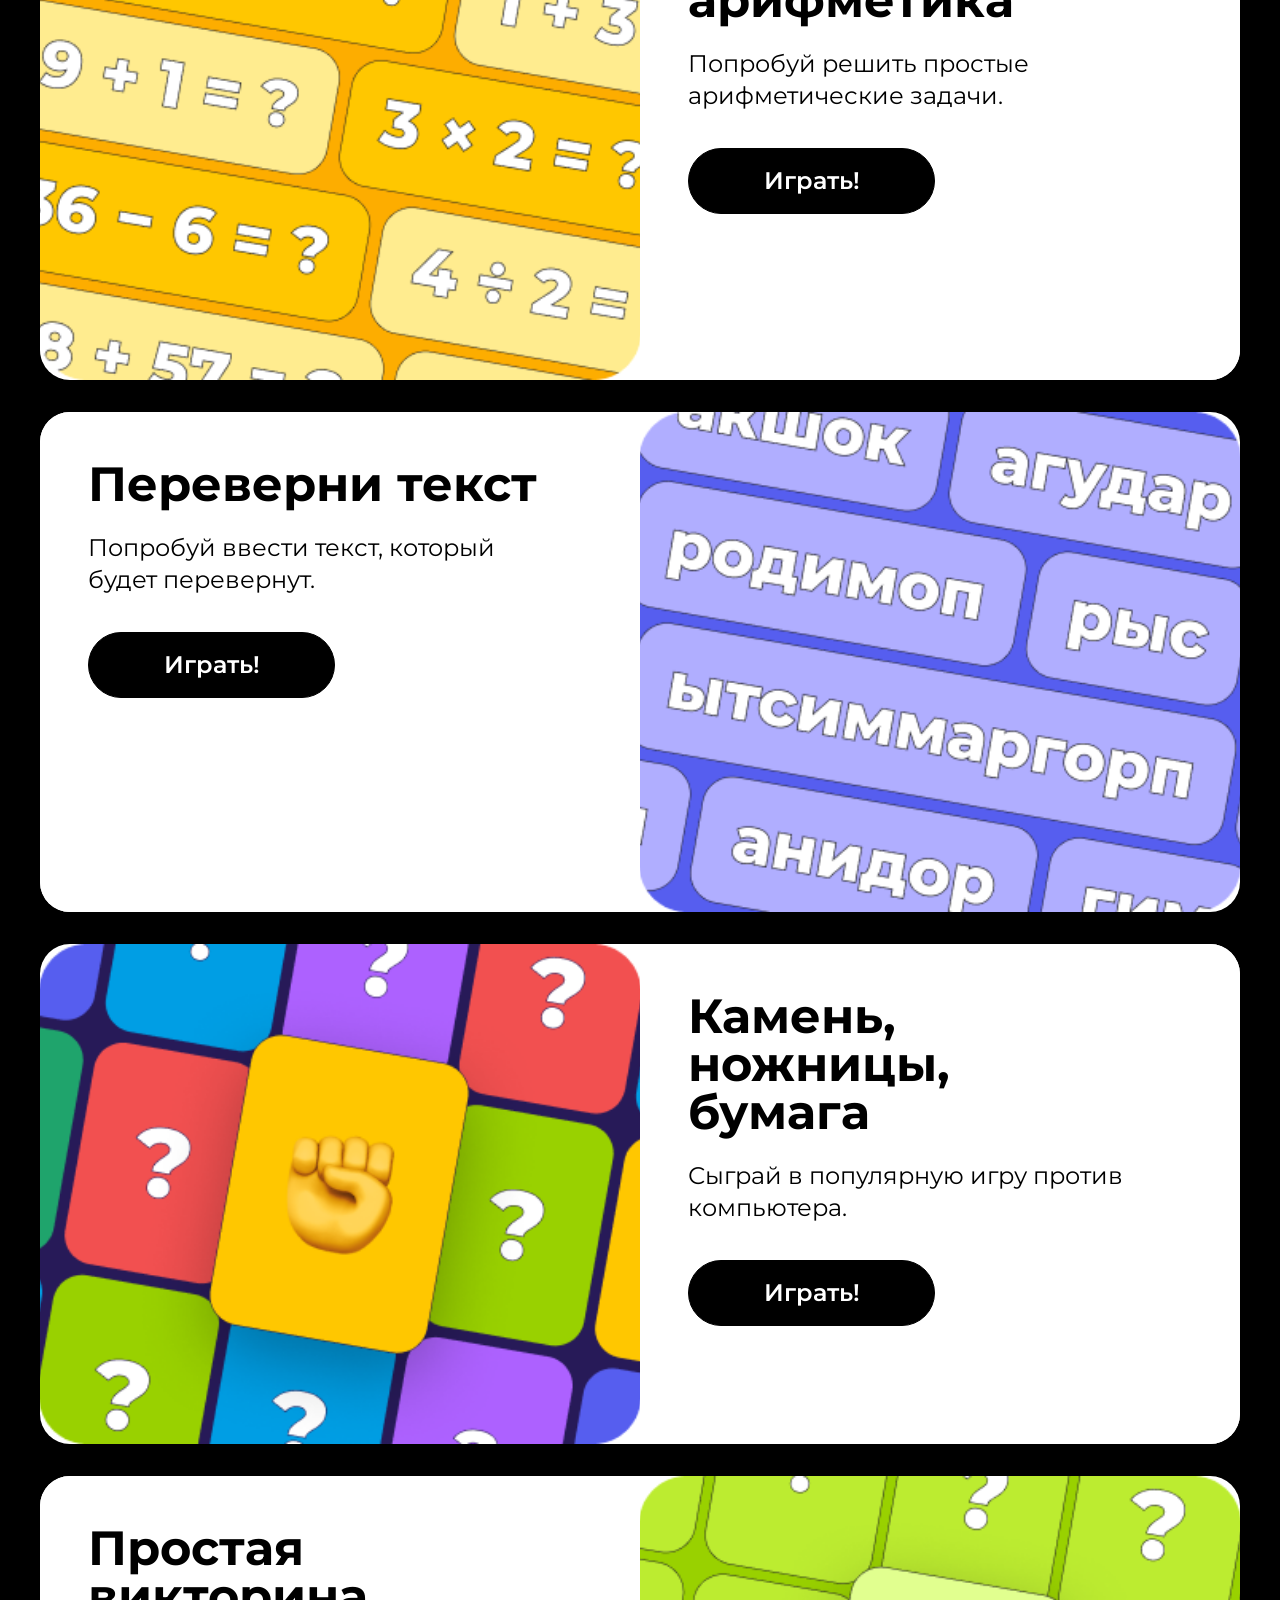
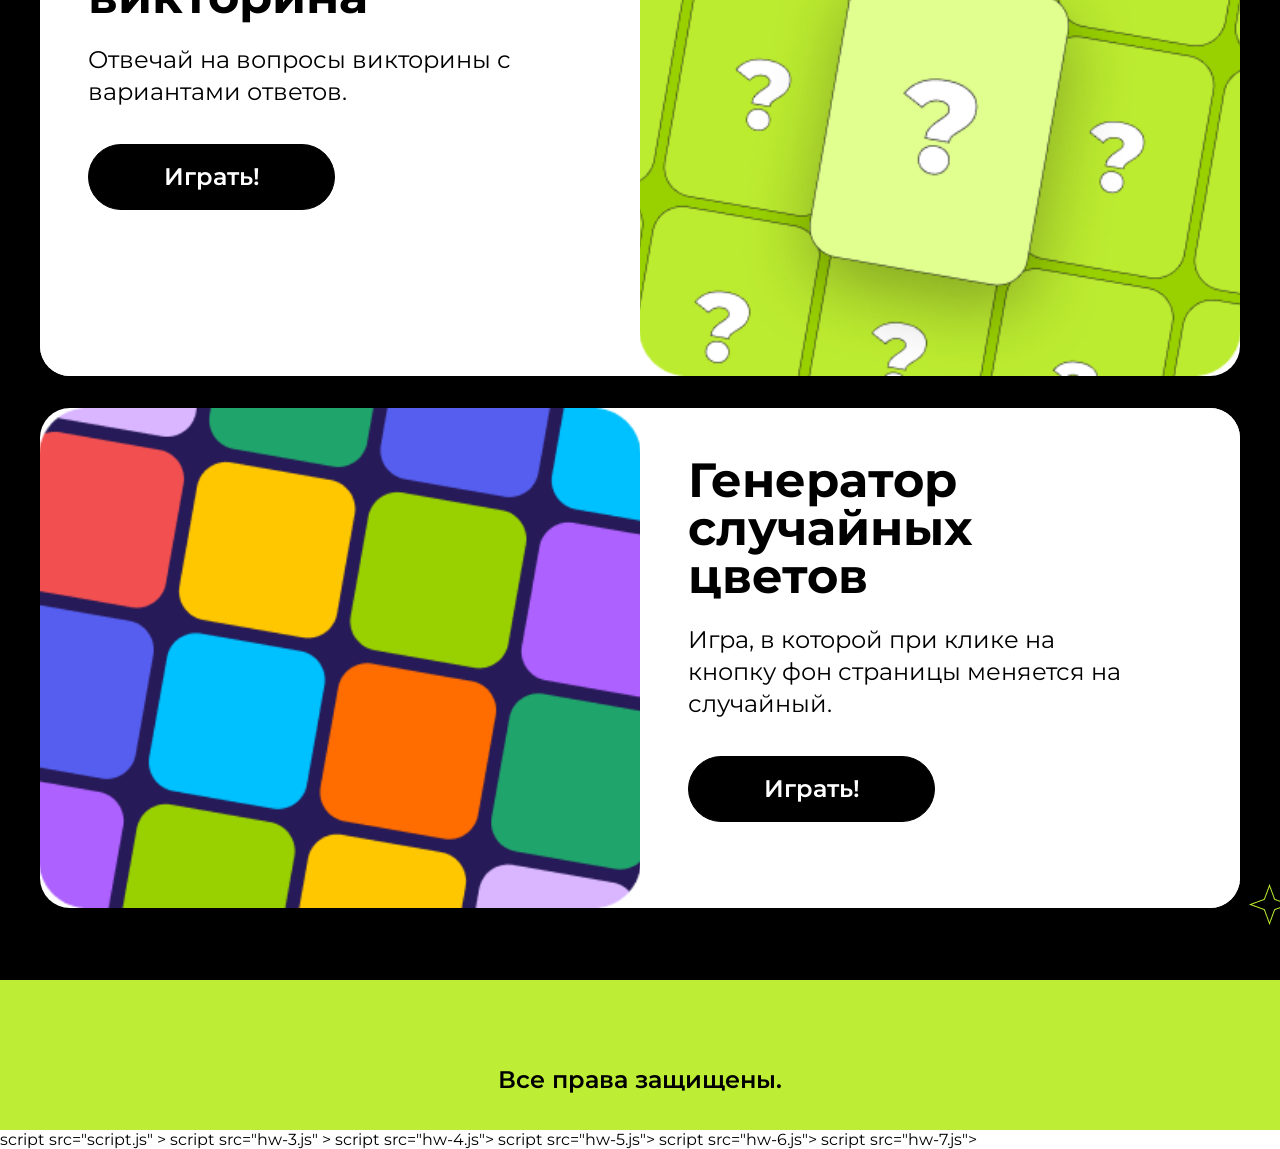
==== commit 028d71bb: "Merge dd3765628e0b87a1806b6bb068545ac04b66fa28 into e6bbed2ab2e8be672a41b085da6c93e00a58e664" ====
--- a/index.html
+++ b/index.html
@@ -270,83 +270,11 @@
     script src="hw-5.js"></script>
     script src="hw-6.js"></script>
     script src="hw-7.js"></script>
-    script src="hw-8.js"></script>
-    <script src="hw-9.js"></script>
+     <script src="hw-8.js"></script>
     <script src="guess-number.js"></script>
-    <script src="Simple-arithmetic.js"></script>
+     <script src="Simple-arithmetic.js"></script>
     <script src="ReverseText.js"></script>
     <script src="Quiz.js"></script>
     <script src="Choice.js"></script>
-   
-
-   
-<section class="hw-section" style="background: #f5f5f5; padding: 40px 20px; margin-top: 40px; border-top: 2px solid #ddd;">
-    <div class="hw-container" style="max-width: 1200px; margin: 0 auto;">
-        <h2 style="font-size: 28px; margin-bottom: 30px;">Домашнее задание №9</h2>
-        
-      
-        <div class="task task-1" style="margin-bottom: 30px; padding: 20px; background: white; border-radius: 12px;">
-            <h3>Задание 1. Скрытие и показ текста</h3>
-            <h1 id="task1-header">Заголовок, который можно скрыть</h1>
-            <button id="toggleTextBtn" style="padding: 10px 20px; background: black; color: white; border: none; border-radius: 8px; cursor: pointer;">Скрыть</button>
-        </div>
-        
-        
-        <div class="task task-2" style="margin-bottom: 30px; padding: 20px; background: white; border-radius: 12px;">
-            <h3>Задание 2. Изменение стиля элемента</h3>
-            <p id="colorChangeParagraph">Текст, цвет которого изменится при нажатии на кнопку.</p>
-            <button id="changeColorBtn" style="padding: 10px 20px; background: black; color: white; border: none; border-radius: 8px; cursor: pointer;">Изменить цвет</button>
-        </div>
-        
-       
-        <div class="task task-3" style="margin-bottom: 30px; padding: 20px; background: white; border-radius: 12px;">
-            <h3>Задание 3. Динамическое изменение текста</h3>
-            <h1 id="changeTextHeader">Исходный текст заголовка</h1>
-            <button id="changeTextBtn" style="padding: 10px 20px; background: black; color: white; border: none; border-radius: 8px; cursor: pointer;">Изменить текст</button>
-        </div>
-        
-        
-        <div class="task task-4" style="margin-bottom: 30px; padding: 20px; background: white; border-radius: 12px;">
-            <h3>Задание 4. Поиск и изменение элементов по классу</h3>
-            <p class="description">Первый элемент</p>
-            <p class="description">Второй элемент</p>
-            <p class="description">Третий элемент</p>
-            <p>Элемент не имеет класса description</p>
-            <button id="changeDescriptionBtn" style="padding: 10px 20px; background: black; color: white; border: none; border-radius: 8px; cursor: pointer;">Изменить все description</button>
-        </div>
-        
-        
-        <div class="task task-5" style="margin-bottom: 30px; padding: 20px; background: white; border-radius: 12px;">
-            <h3>Задание 5. Работа с querySelectorAll</h3>
-            <p class="description">Абзац 1</p>
-            <p class="description">Абзац 2</p>
-            <p>Абзац 3 без класса description</p>
-            <p class="description">Абзац 4</p>
-            <button id="changeAllDescriptionBtn" style="padding: 10px 20px; background: black; color: white; border: none; border-radius: 8px; cursor: pointer;">Изменить текст всех description</button>
-        </div>
-        
-       
-        <div class="task task-6" style="margin-bottom: 30px; padding: 20px; background: white; border-radius: 12px;">
-            <h3>Задание 6. Добавление нового элемента в DOM</h3>
-            <div id="appendContainer">
-                <p>Существующий абзац</p>
-            </div>
-            <button id="addElementBtn" style="padding: 10px 20px; background: black; color: white; border: none; border-radius: 8px; cursor: pointer;">Добавить элемент</button>
-        </div>
-        
-       
-        <div class="task task-7" style="margin-bottom: 30px; padding: 20px; background: white; border-radius: 12px;">
-            <h3>Задание 7. Удаление элемента</h3>
-            <div id="deleteContainer">
-                <p class="description-del">Первый абзац</p>
-                <p class="description-del">Второй абзац</p>
-                <p>Третий абзац без класса</p>
-                <p class="description-del">Четвёртый абзац</p>
-            </div>
-            <button id="deleteElementBtn" style="padding: 10px 20px; background: black; color: white; border: none; border-radius: 8px; cursor: pointer;">Удалить первый description-del</button>
-        </div>
-    </div>
-</section>
-
    </body>
 </html>
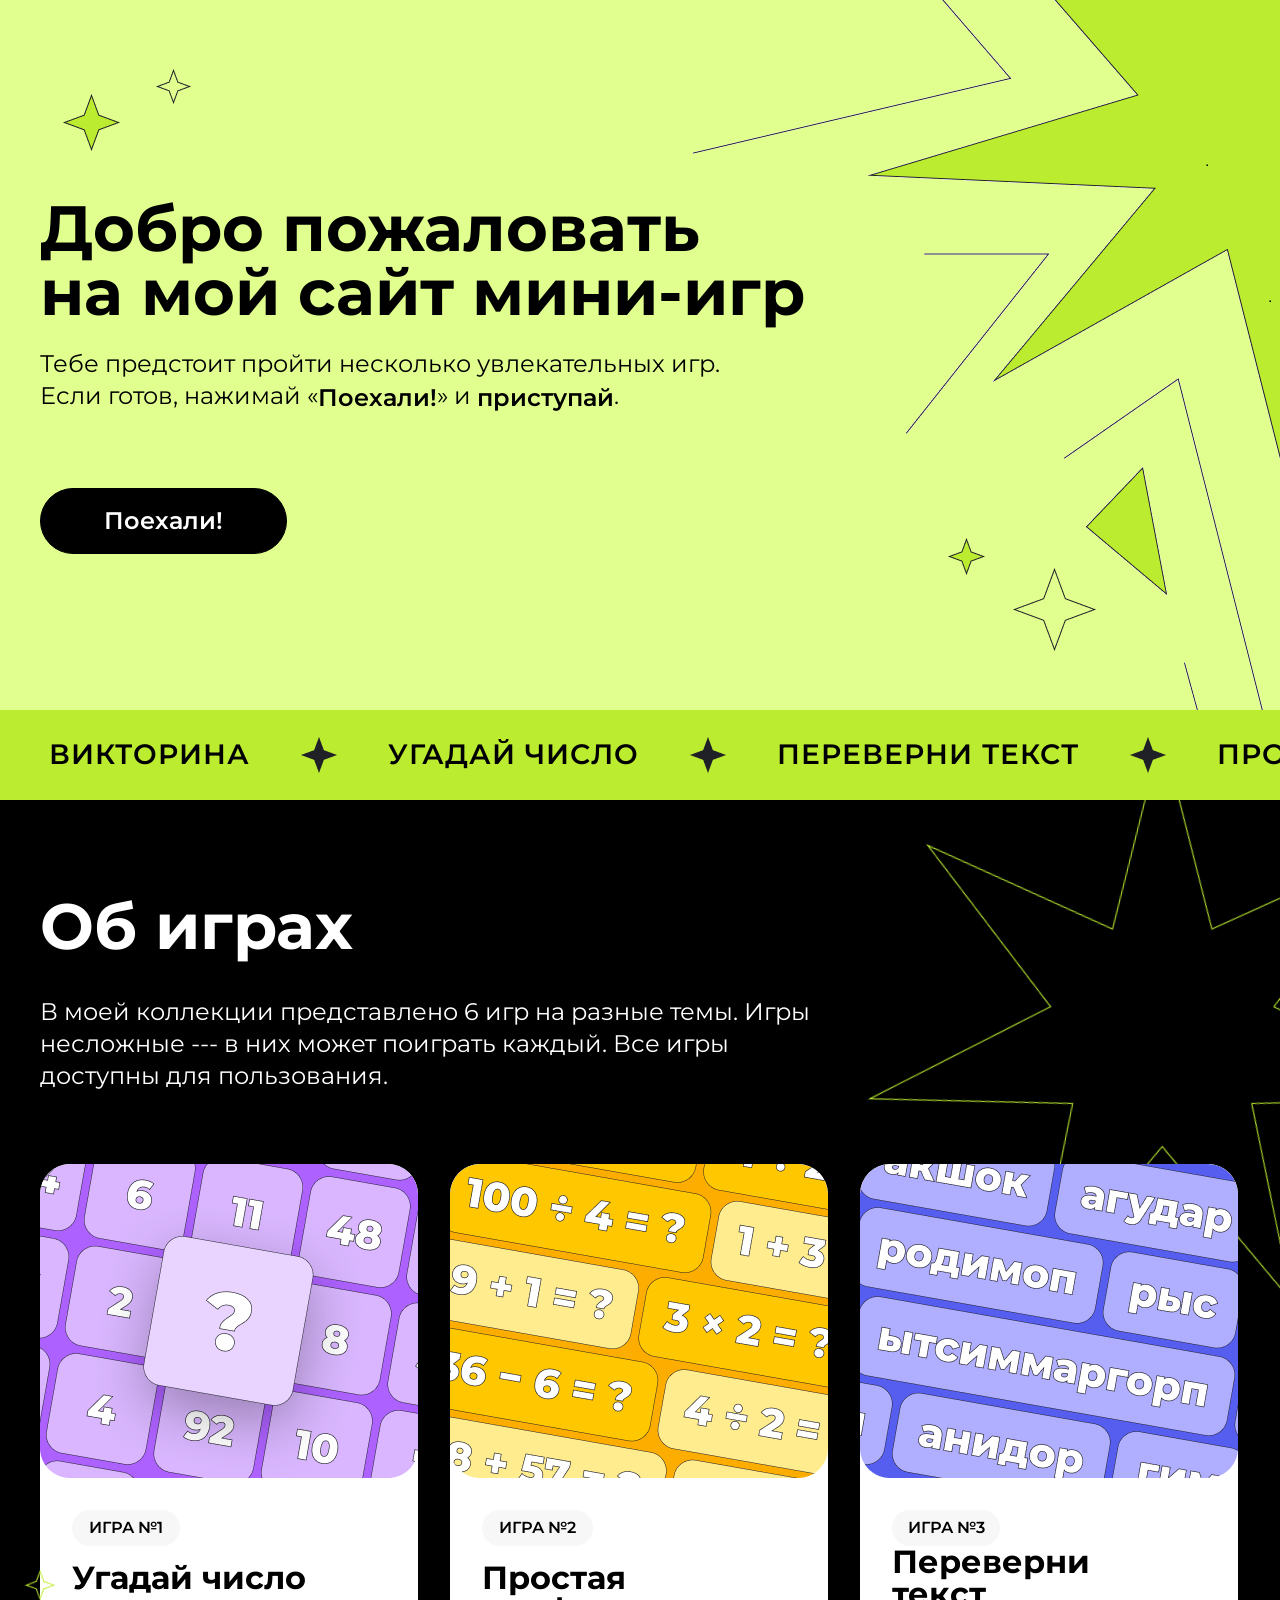
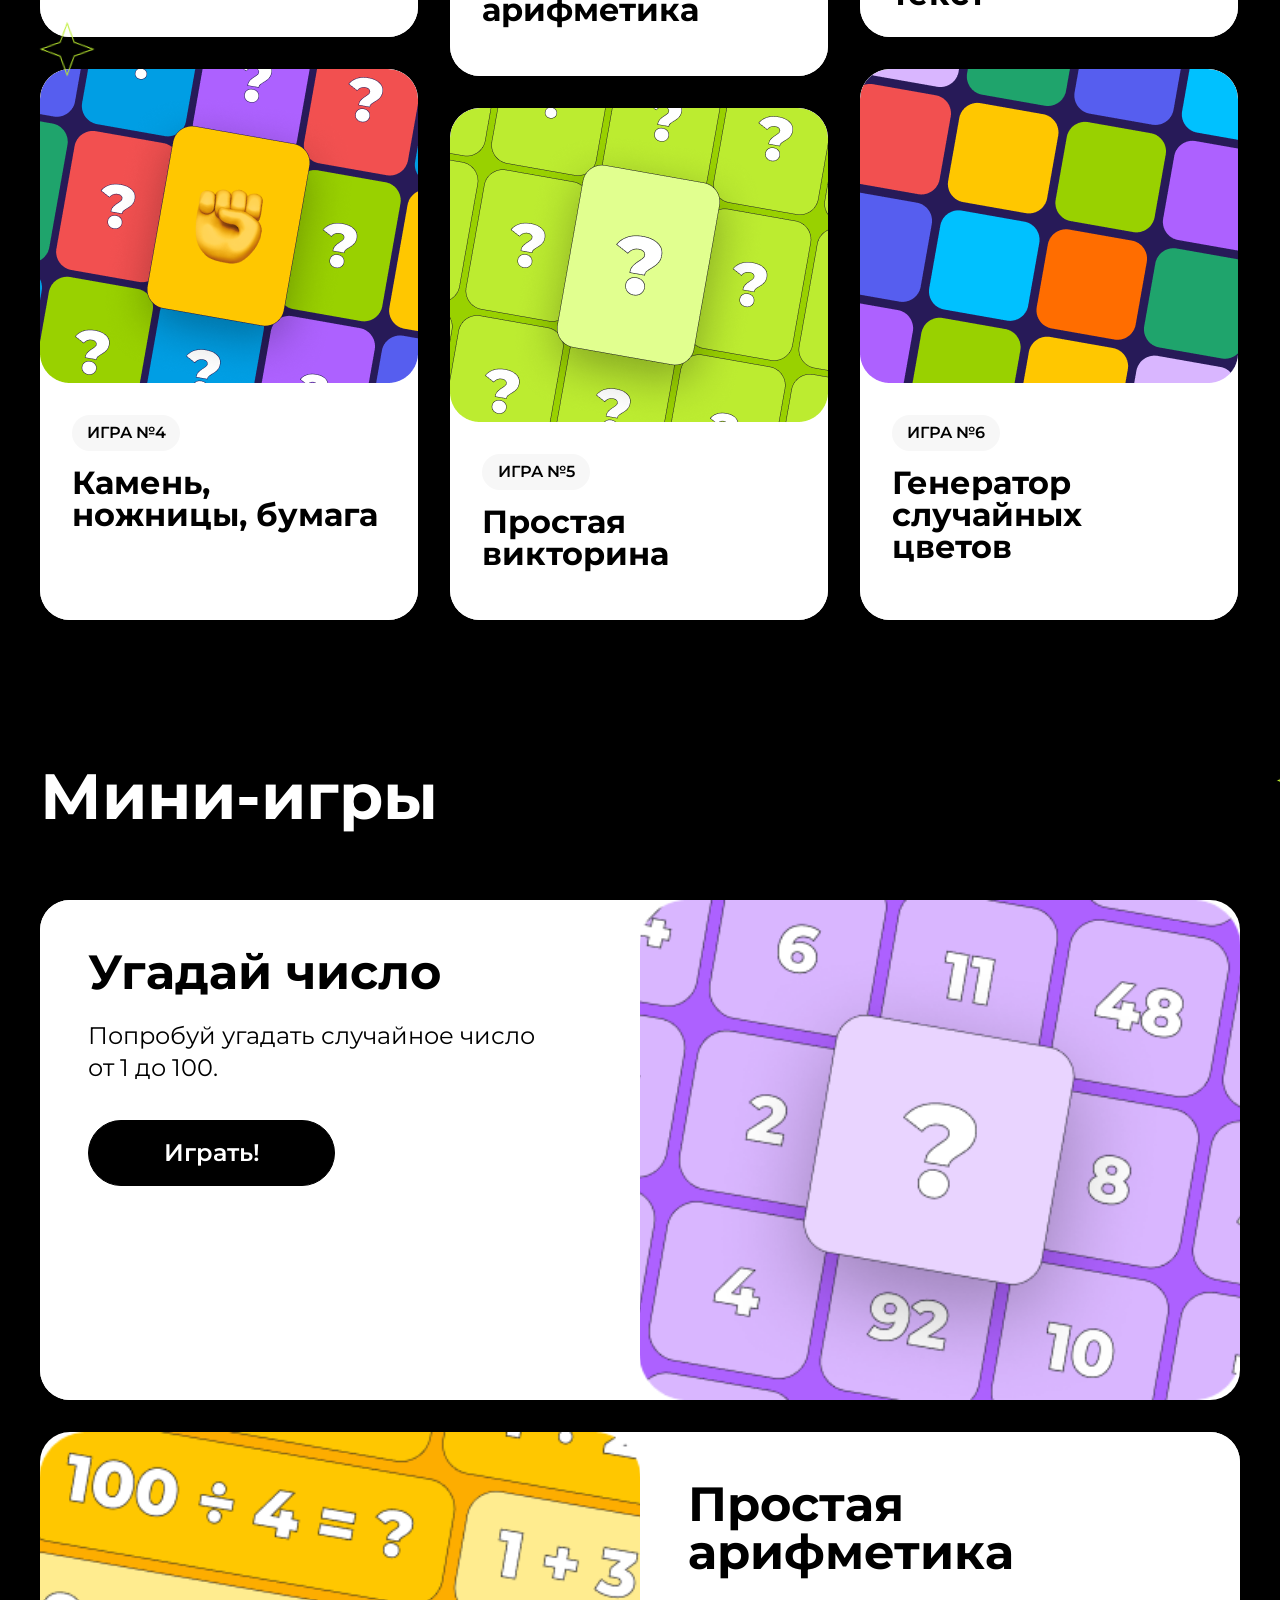
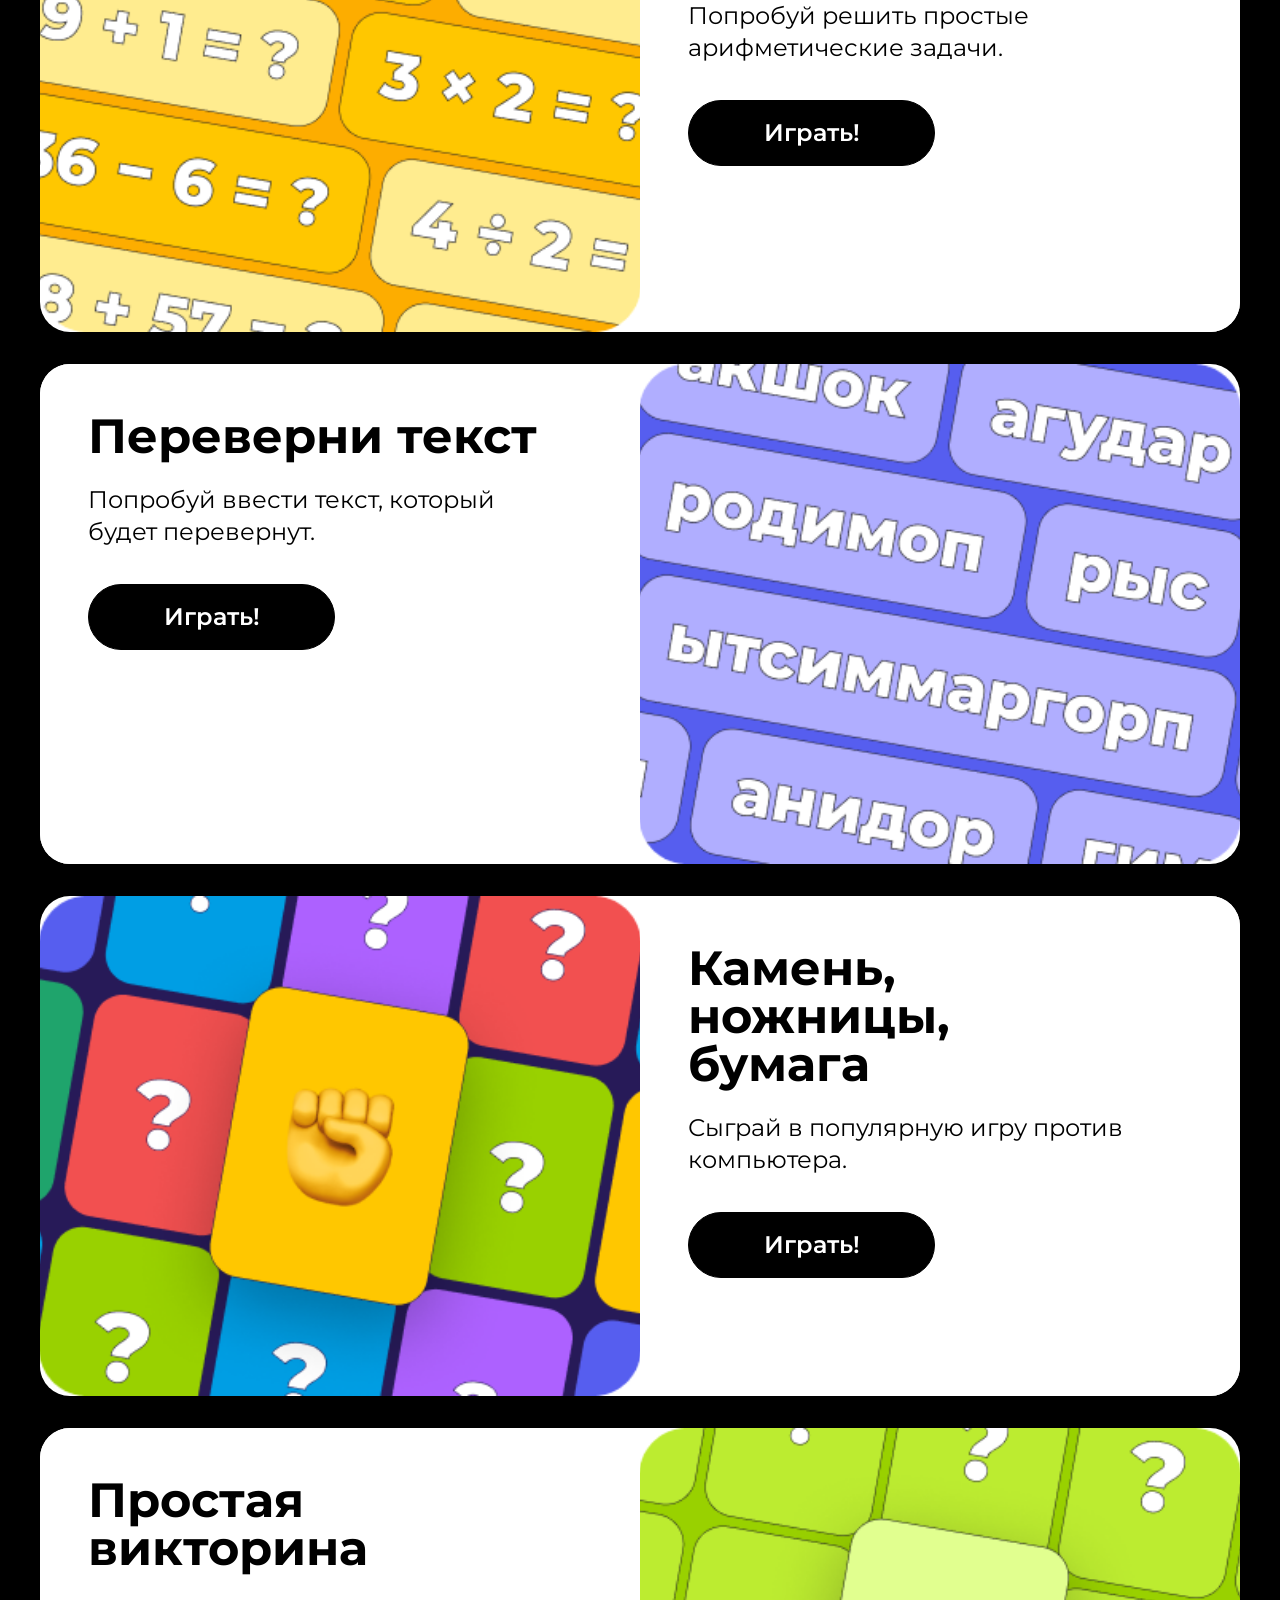
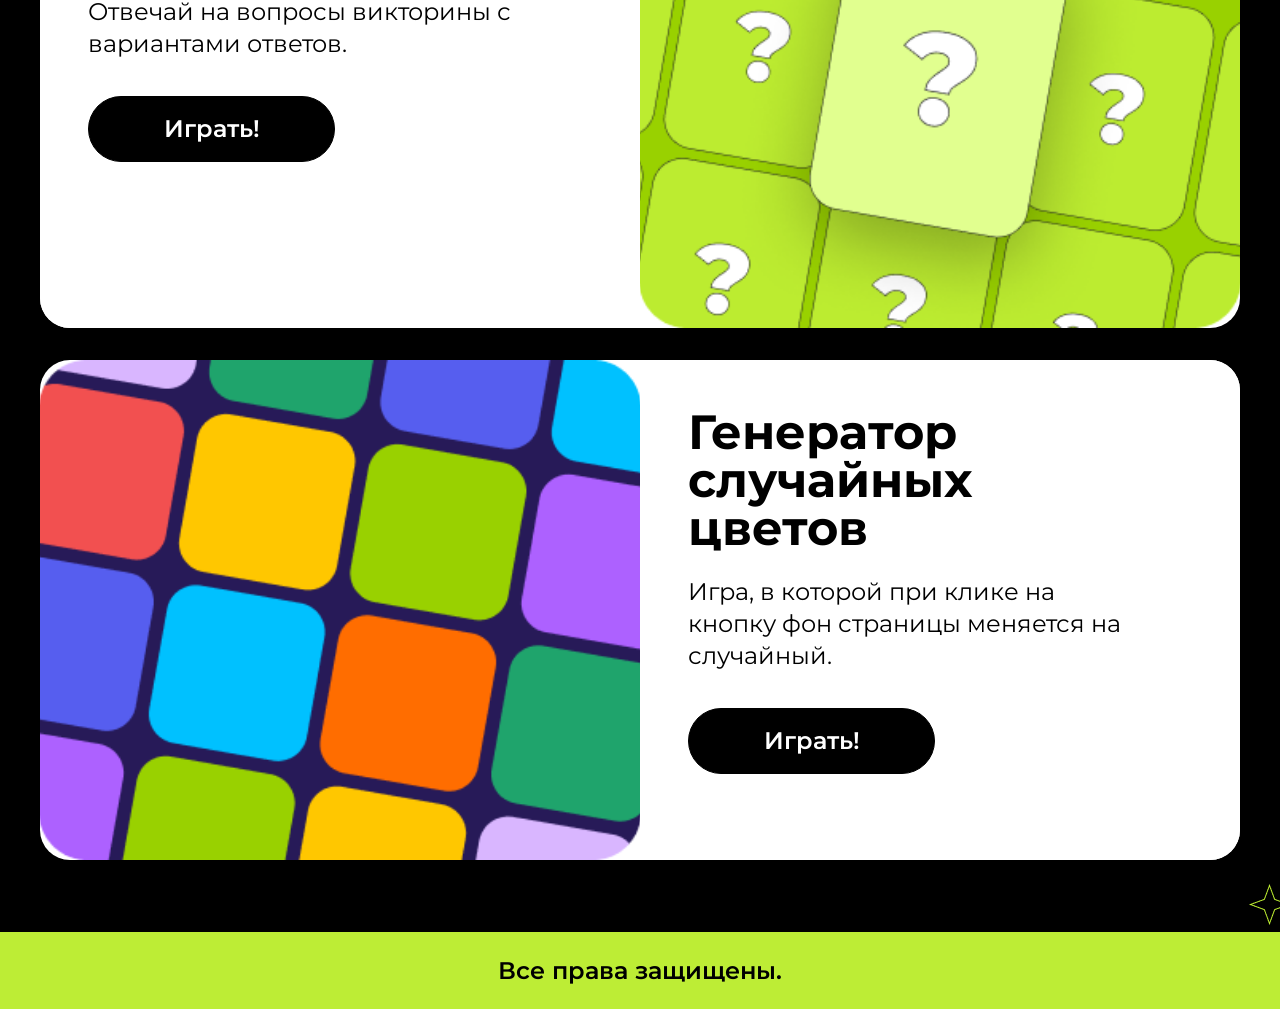
==== commit cb98af61: "Merge 03d1bec20bda5e74702b0c058264bf6d5c90def7 into e6bbed2ab2e8be672a41b085da6c93e00a58e664" ====
--- a/index.html
+++ b/index.html
@@ -192,19 +192,19 @@
 
                 
                 <article id="game-reverse-text" class="game-card game-card--image-left">
-    <div class="game-card__cover">
-        <img src="image/3.png" alt="Переверни текст">
-    </div>
-    <div class="game-card__content">
-        <div class="game-card__inner">
-            <div class="game-card__text">
-                <h3 class="game-card__name">Переверни текст</h3>
-                <p class="game-card__description">Попробуй ввести текст, который будет перевернут.</p>
-            </div>
-            <a href="#" class="game-card__button" id="reverse-text-btn">Играть!</a>
-        </div>
-    </div>
-</article>
+                    <div class="game-card__cover">
+                        <img src="image/3.png" alt="Переверни текст">
+                    </div>
+                    <div class="game-card__content">
+                        <div class="game-card__inner">
+                        <div class="game-card__text">
+                            <h3 class="game-card__name">Переверни текст</h3>
+                            <p class="game-card__description">Попробуй ввести текст, который будет перевернут.</p>
+                        </div>
+                        <a href="#" class="game-card__button">Играть!</a>
+                    </div>
+                    </div>
+                </article>
 
               
                 <article id="game-rock-paper-scissors" class="game-card game-card--image-right">
@@ -224,19 +224,19 @@
 
              
                 <article id="game-quiz" class="game-card game-card--image-left">
-    <div class="game-card__cover">
-        <img src="image/5.png" alt="Простая викторина">
-    </div>
-    <div class="game-card__content">
-        <div class="game-card__inner">
-            <div class="game-card__text">
-                <h3 class="game-card__name">Простая викторина</h3>
-                <p class="game-card__description">Отвечай на вопросы викторины с вариантами ответов.</p>
-            </div>
-            <a href="#" class="game-card__button" id="quiz-btn">Играть!</a>
-        </div>
-    </div>
-</article>
+                    <div class="game-card__cover">
+                        <img src="image/5.png" alt="Простая викторина">
+                    </div>
+                    <div class="game-card__content">
+                        <div class="game-card__inner">
+                        <div class="game-card__text">
+                            <h3 class="game-card__name">Простая викторина</h3>
+                            <p class="game-card__description">Отвечай на вопросы викторины с вариантами ответов.</p>
+                        </div>
+                        <a href="#" class="game-card__button">Играть!</a>
+                    </div>
+                    </div>
+                </article>
 
                
                 <article id="game-color-generator" class="game-card game-card--image-right">
@@ -264,17 +264,7 @@
         </div>
     </footer>
 
-    script src="script.js" ></script>
-    script src="hw-3.js" ></script> 
-    script src="hw-4.js"></script> 
-    script src="hw-5.js"></script>
-    script src="hw-6.js"></script>
-    script src="hw-7.js"></script>
-     <script src="hw-8.js"></script>
-    <script src="guess-number.js"></script>
-     <script src="Simple-arithmetic.js"></script>
-    <script src="ReverseText.js"></script>
-    <script src="Quiz.js"></script>
-    <script src="Choice.js"></script>
-   </body>
+    <script src="script.js" ></script>
+    <script src="hw-3.js" ></script> 
+</body>
 </html>
--- a/style.css
+++ b/style.css
@@ -832,7 +832,6 @@
     display: flex;
     flex-direction: column;
     gap: 72px;
-    margin-top: 48px;
 }
 
 .mini-games__title {
@@ -958,7 +957,6 @@
 
 
 .footer {
-    height: 150px;
     width: 100%;
     background-color: #BDED35;
     padding: 24px 0; 
@@ -982,7 +980,6 @@
     display: flex;
     align-items: center;
     justify-content: center;
-    margin-top: 61px;
 }
  
 .mini-games__star-7 {
@@ -1032,177 +1029,3 @@
     pointer-events: none;
     z-index: 5;
 }
-
-@media (max-width: 376px) {
-    .mini-games {
-        padding: 40px 16px 40px;
-        background-color: #000000;
-        width: 100%;
-        position: relative;
-        overflow: hidden;
-    }
-
-    .mini-games__container {
-        max-width: 100%;
-        margin: 0 auto;
-        display: flex;
-        flex-direction: column;
-        gap: 40px;
-    }
-
-    .mini-games__title {
-        font-family: 'Montserrat', sans-serif;
-        font-weight: 700;
-        font-size: 40px;
-        line-height: 100%;
-        color: #FFFFFF;
-        margin: 0;
-        width: 100%;
-        text-align: left;
-    }
-
-    .games-list {
-        display: flex;
-        flex-direction: column;
-        gap: 24px;
-    }
-
-    .game-card {
-        display: flex;
-        flex-direction: column;
-        width: 100%;
-        height: auto;
-        border-radius: 30px;
-        overflow: hidden;
-        background-color: #FFFFFF;
-    }
-
-    .game-card--image-left,
-    .game-card--image-right {
-        flex-direction: column;
-    }
-
-    .game-card__cover {
-        width: 100%;
-        height: auto;
-        aspect-ratio: 343/285;
-        flex-shrink: 0;
-    }
-
-    .game-card__cover img {
-        width: 100%;
-        height: 100%;
-        object-fit: cover;
-        display: block;
-    }
-
-    .game-card__content {
-        width: 100%;
-        height: auto;
-        padding: 24px 20px;
-        display: flex;
-        flex-direction: column;
-        gap: 10px;
-        background-color: #FFFFFF;
-        box-sizing: border-box;
-    }
-
-    .game-card__inner {
-        display: flex;
-        flex-direction: column;
-        width: 100%;
-        max-width: 100%;
-        height: auto;
-        gap: 24px;
-    }
-
-    .game-card__text {
-        display: flex;
-        flex-direction: column;
-        gap: 16px;
-        width: 100%;
-        max-width: 100%;
-    }
-
-    .game-card__name {
-        font-family: 'Montserrat', sans-serif;
-        font-weight: 700;
-        font-size: 32px;
-        line-height: 100%;
-        color: #000000;
-        margin: 0;
-        width: 100%;
-        word-break: break-word;
-    }
-
-    .game-card__description {
-        font-family: 'Montserrat', sans-serif;
-        font-weight: 400;
-        font-size: 16px;
-        line-height: 20px;
-        color: #000000;
-        margin: 0;
-        max-width: 100%;
-    }
-
-    .game-card__button {
-        display: inline-flex;
-        align-items: center;
-        justify-content: center;
-        width: 186px;
-        height: 55px;
-        padding: 16px 28px;
-        border: 1px solid #000000;
-        border-radius: 60px;
-        background-color: #000000;
-        font-family: 'Montserrat', sans-serif;
-        font-weight: 600;
-        font-size: 16px;
-        line-height: 142%;
-        color: #FFFFFF;
-        text-decoration: none;
-        box-sizing: border-box;
-        transition: all 0.3s ease;
-        margin-top: 0;
-    }
-
-    .game-card__button:hover {
-        background-color: #FFFFFF;
-        color: #000000;
-    }
-  
-.mini-games__star-7,
-    .mini-games__star-6,
-    .mini-games__star-10,
-    .mini-games__star-8 {
-        display: none;
-    }
-
-  
-    .footer {
-        width: 100%;
-        background-color: #BDED35;
-        padding: 16px 0;
-    }
-
-    .footer__container {
-        max-width: 100%;
-        margin: 0 auto;
-        text-align: center;
-        padding: 0 16px;
-    }
-
-    .footer__copyright {
-        
-        font-size: 16px;
-        line-height: 20px;
-        color: #000000;
-        margin: 0;
-        text-align: center;
-        display: flex;
-        align-items: center;
-        justify-content: center;
-        margin-top: 40px;
-    }
-    
-}
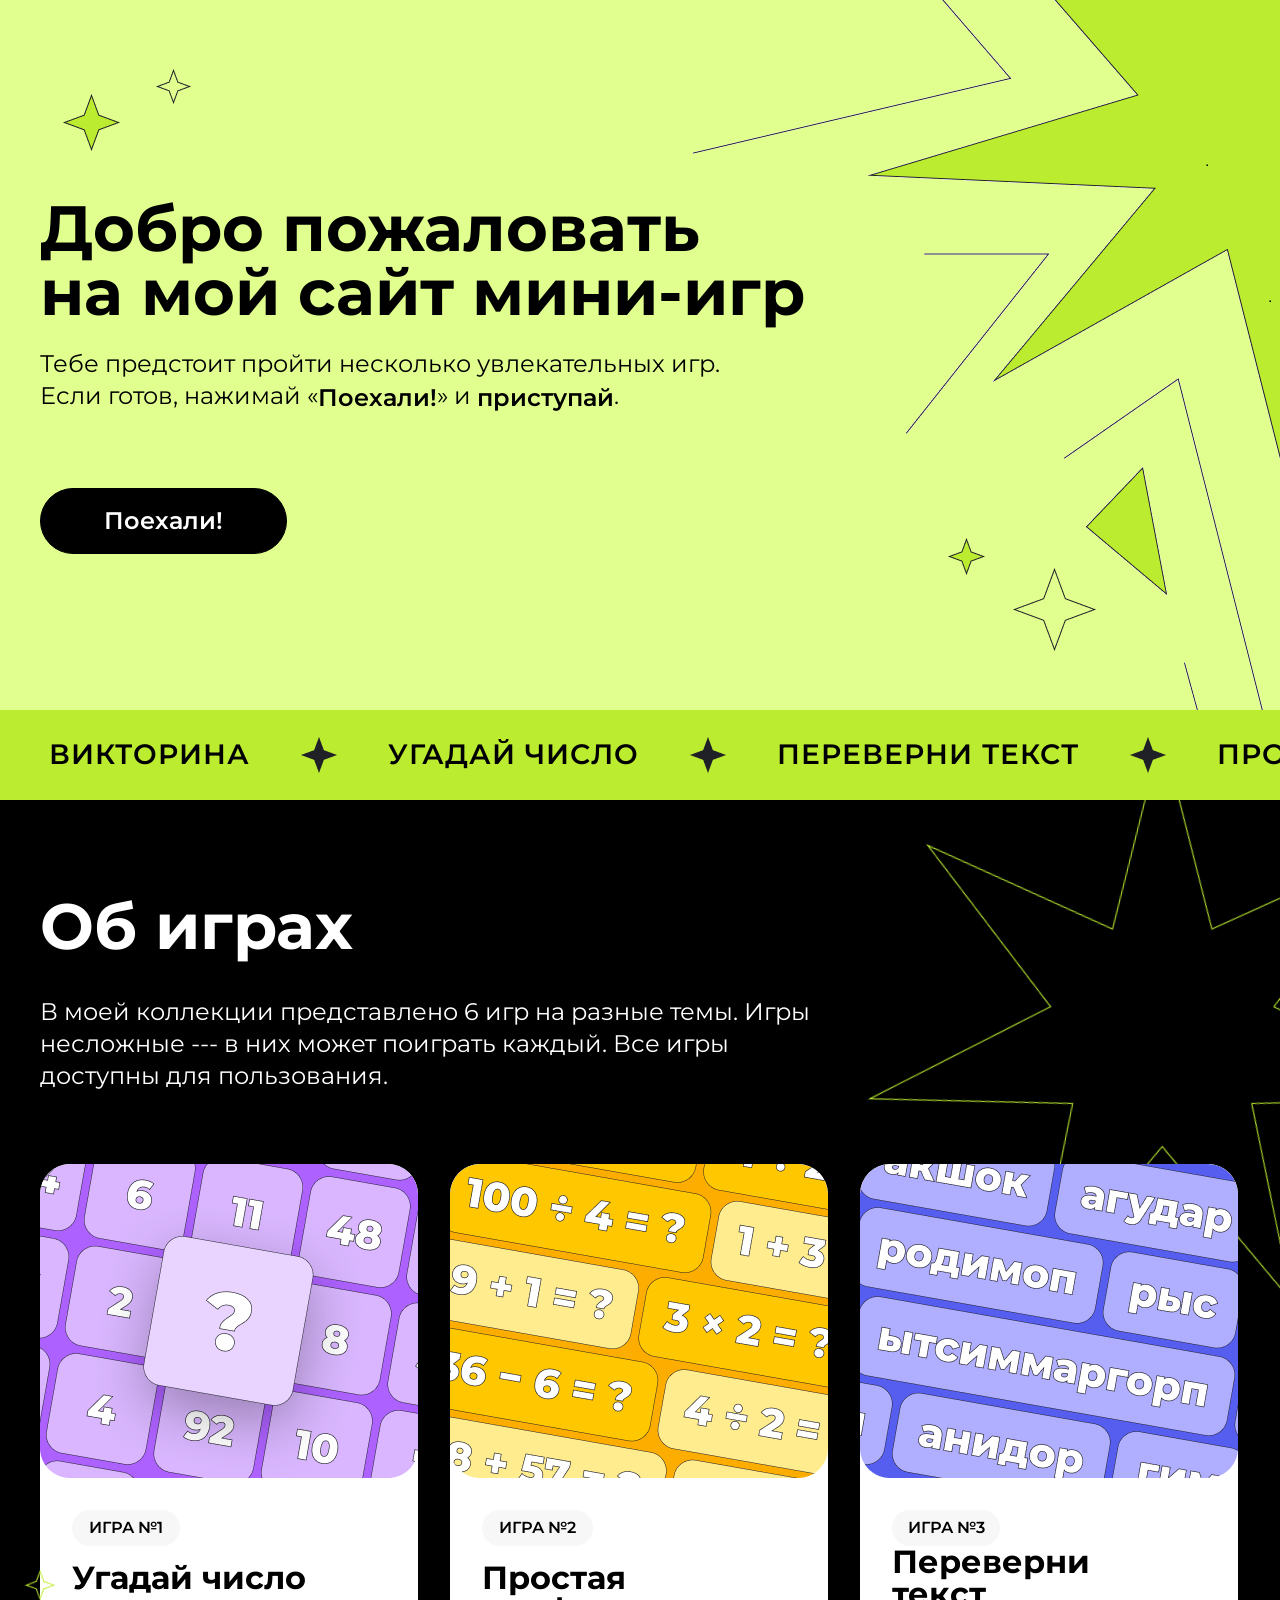
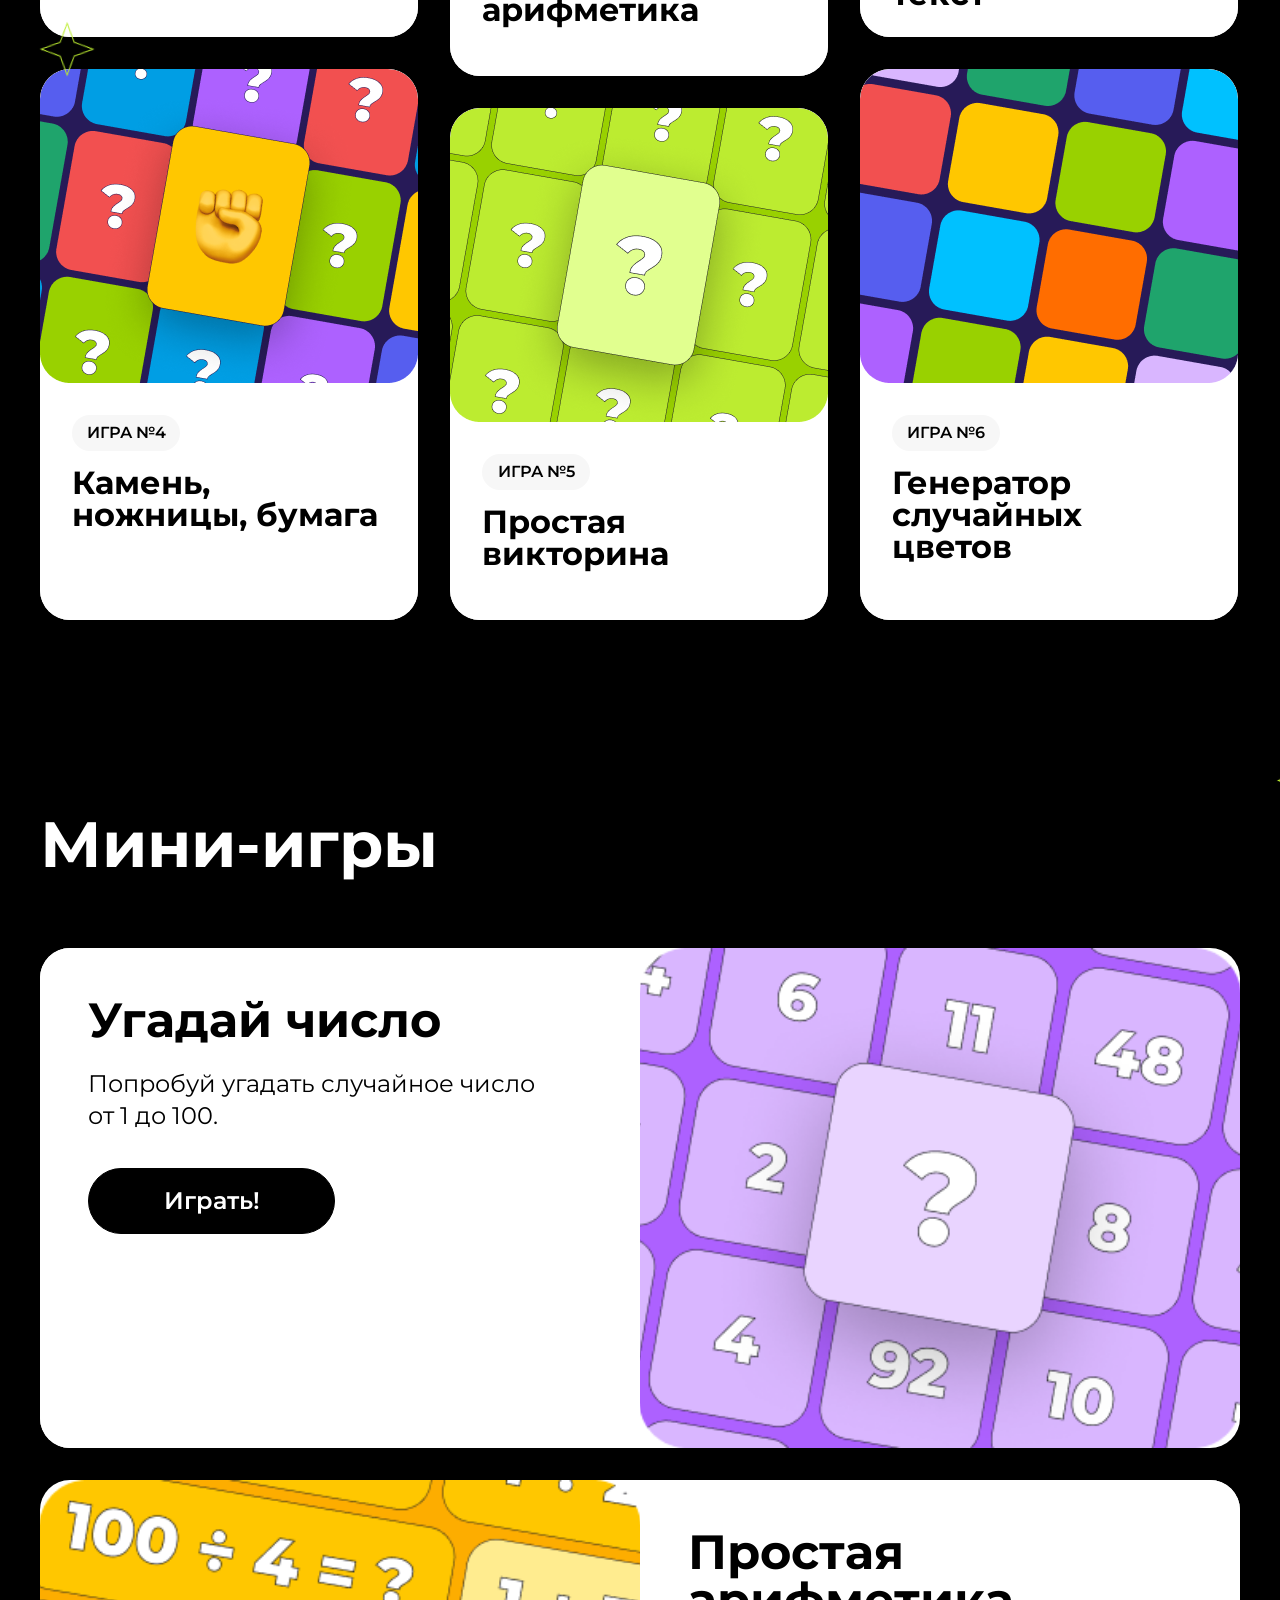
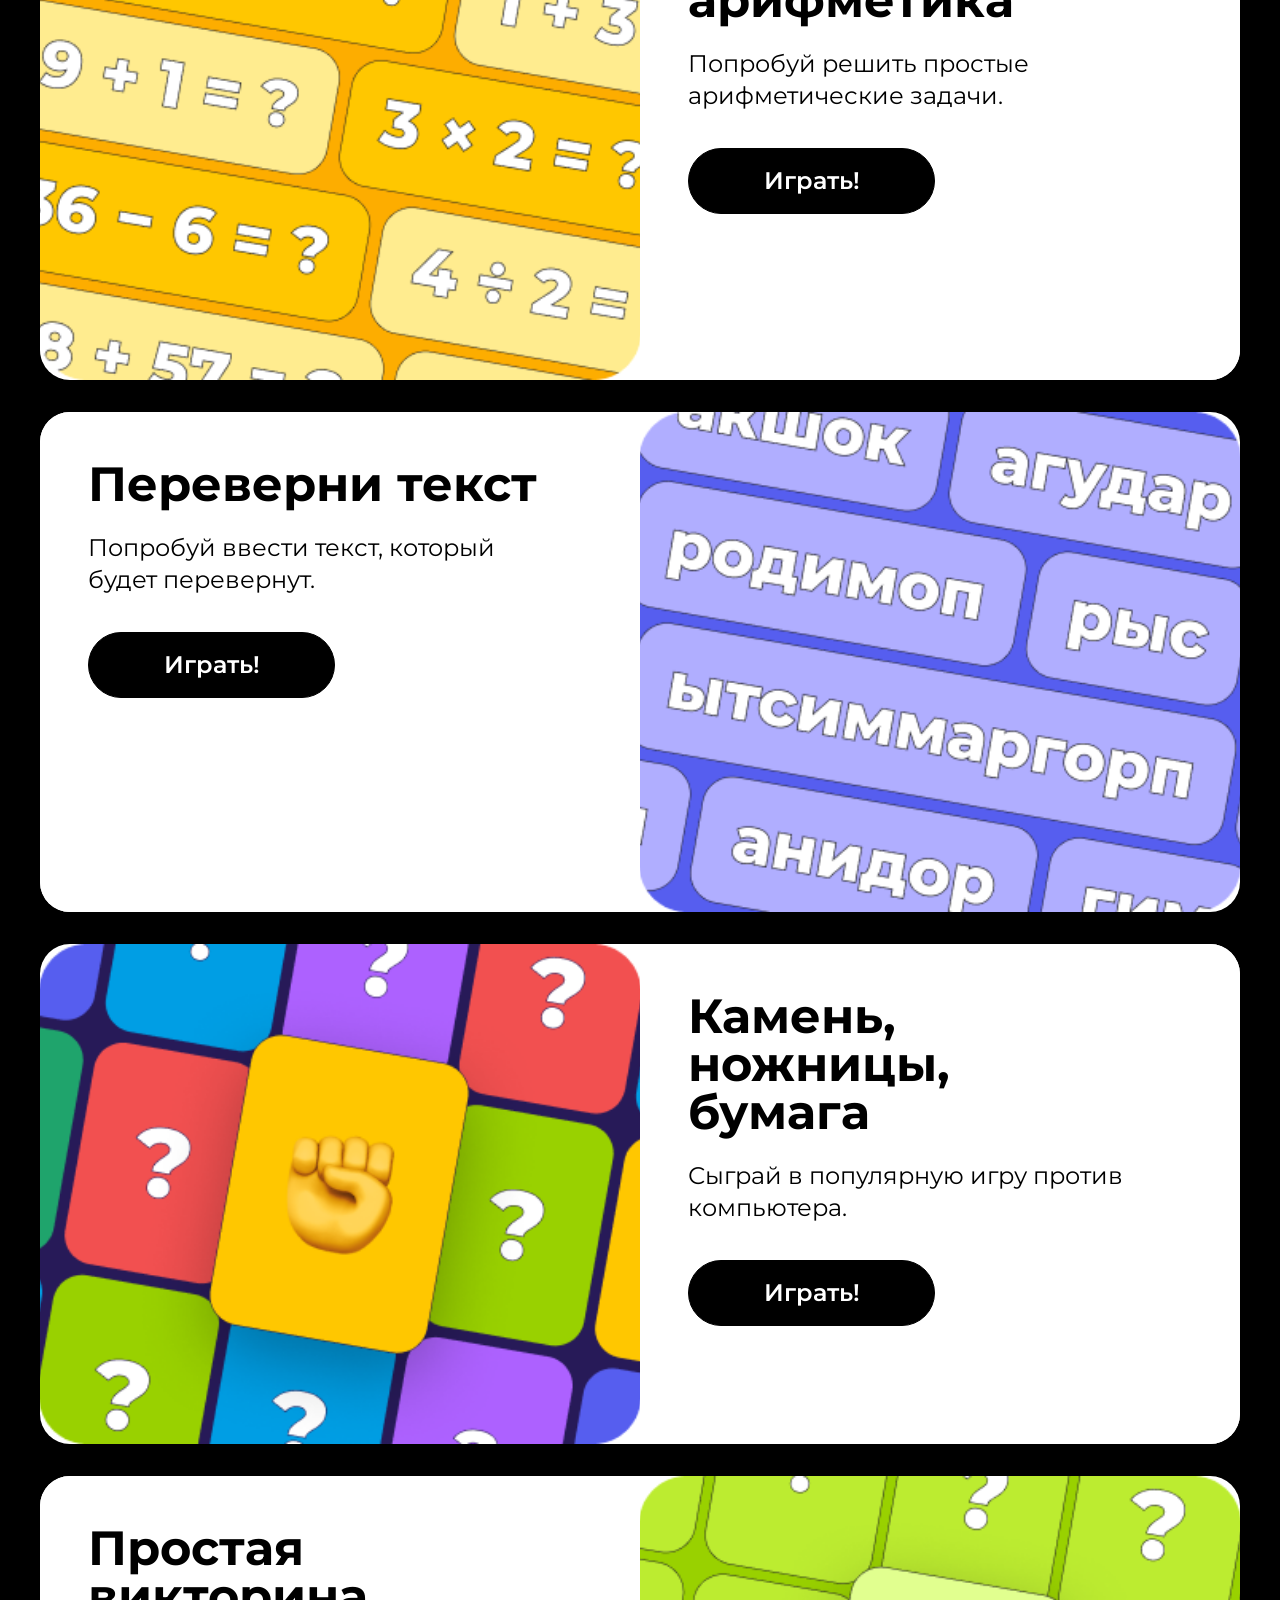
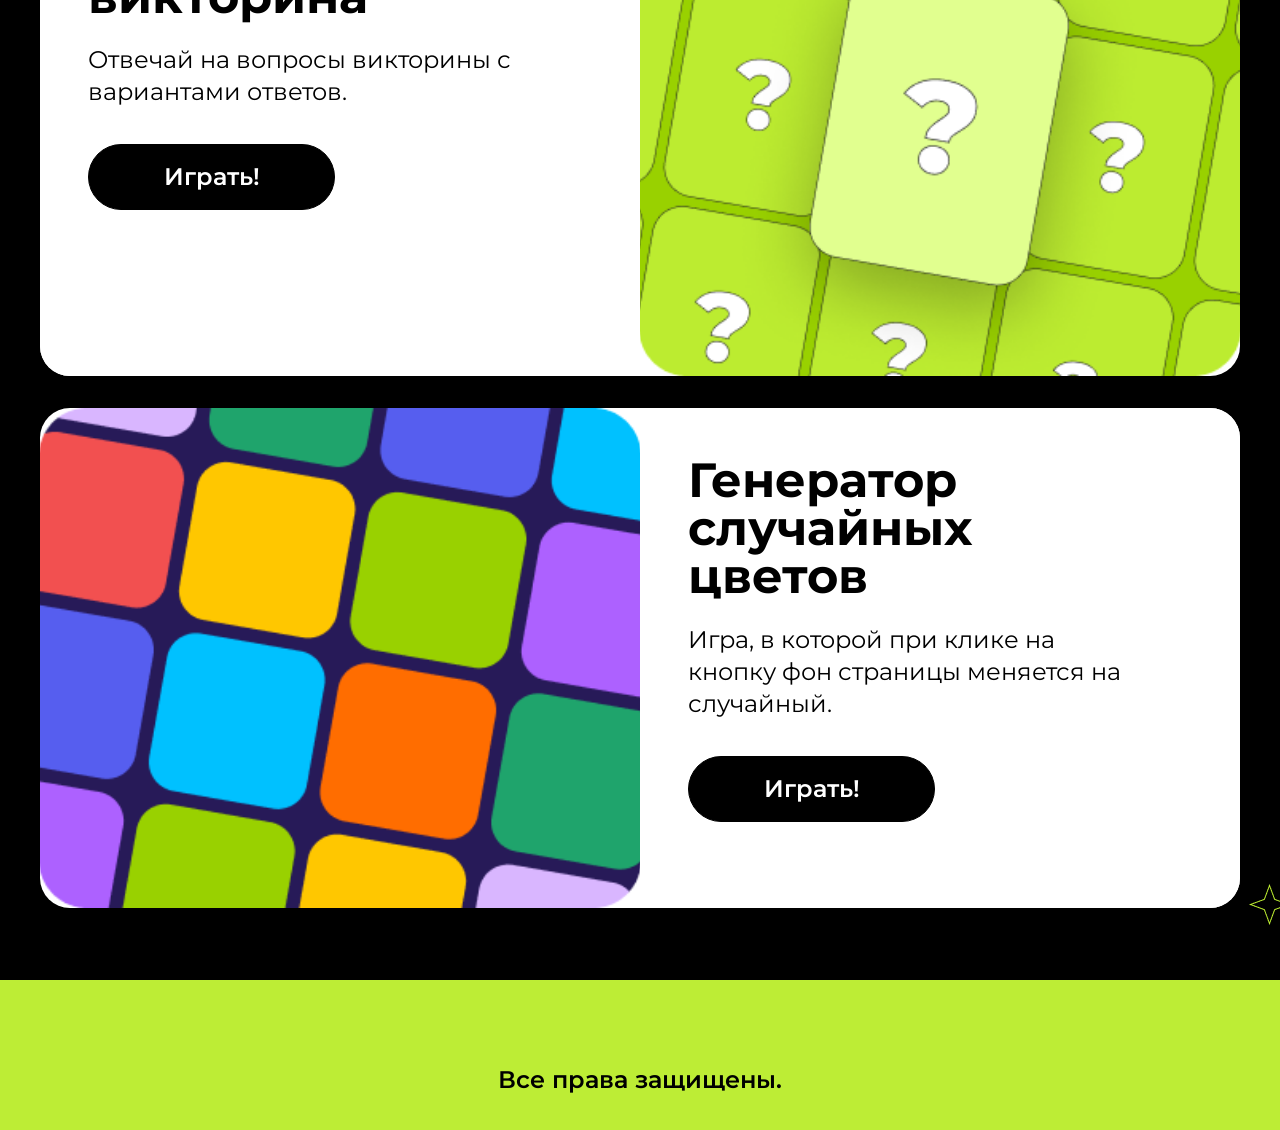
==== commit e239c85f: "Merge a6408fa8141fa06e0ae55d1b3a02ecde54b0c826 into e6bbed2ab2e8be672a41b085da6c93e00a58e664" ====
--- a/index.html
+++ b/index.html
@@ -266,5 +266,10 @@
 
     <script src="script.js" ></script>
     <script src="hw-3.js" ></script> 
+    <script src="hw-4.js"></script> 
+    <script src="hw-5.js"></script>
+    <script src="guess-number.js"></script>
+    
+
 </body>
 </html>
--- a/style.css
+++ b/style.css
@@ -832,6 +832,7 @@
     display: flex;
     flex-direction: column;
     gap: 72px;
+    margin-top: 48px;
 }
 
 .mini-games__title {
@@ -957,6 +958,7 @@
 
 
 .footer {
+    height: 150px;
     width: 100%;
     background-color: #BDED35;
     padding: 24px 0; 
@@ -980,6 +982,7 @@
     display: flex;
     align-items: center;
     justify-content: center;
+    margin-top: 61px;
 }
  
 .mini-games__star-7 {
@@ -1029,3 +1032,177 @@
     pointer-events: none;
     z-index: 5;
 }
+
+@media (max-width: 376px) {
+    .mini-games {
+        padding: 40px 16px 40px;
+        background-color: #000000;
+        width: 100%;
+        position: relative;
+        overflow: hidden;
+    }
+
+    .mini-games__container {
+        max-width: 100%;
+        margin: 0 auto;
+        display: flex;
+        flex-direction: column;
+        gap: 40px;
+    }
+
+    .mini-games__title {
+        font-family: 'Montserrat', sans-serif;
+        font-weight: 700;
+        font-size: 40px;
+        line-height: 100%;
+        color: #FFFFFF;
+        margin: 0;
+        width: 100%;
+        text-align: left;
+    }
+
+    .games-list {
+        display: flex;
+        flex-direction: column;
+        gap: 24px;
+    }
+
+    .game-card {
+        display: flex;
+        flex-direction: column;
+        width: 100%;
+        height: auto;
+        border-radius: 30px;
+        overflow: hidden;
+        background-color: #FFFFFF;
+    }
+
+    .game-card--image-left,
+    .game-card--image-right {
+        flex-direction: column;
+    }
+
+    .game-card__cover {
+        width: 100%;
+        height: auto;
+        aspect-ratio: 343/285;
+        flex-shrink: 0;
+    }
+
+    .game-card__cover img {
+        width: 100%;
+        height: 100%;
+        object-fit: cover;
+        display: block;
+    }
+
+    .game-card__content {
+        width: 100%;
+        height: auto;
+        padding: 24px 20px;
+        display: flex;
+        flex-direction: column;
+        gap: 10px;
+        background-color: #FFFFFF;
+        box-sizing: border-box;
+    }
+
+    .game-card__inner {
+        display: flex;
+        flex-direction: column;
+        width: 100%;
+        max-width: 100%;
+        height: auto;
+        gap: 24px;
+    }
+
+    .game-card__text {
+        display: flex;
+        flex-direction: column;
+        gap: 16px;
+        width: 100%;
+        max-width: 100%;
+    }
+
+    .game-card__name {
+        font-family: 'Montserrat', sans-serif;
+        font-weight: 700;
+        font-size: 32px;
+        line-height: 100%;
+        color: #000000;
+        margin: 0;
+        width: 100%;
+        word-break: break-word;
+    }
+
+    .game-card__description {
+        font-family: 'Montserrat', sans-serif;
+        font-weight: 400;
+        font-size: 16px;
+        line-height: 20px;
+        color: #000000;
+        margin: 0;
+        max-width: 100%;
+    }
+
+    .game-card__button {
+        display: inline-flex;
+        align-items: center;
+        justify-content: center;
+        width: 186px;
+        height: 55px;
+        padding: 16px 28px;
+        border: 1px solid #000000;
+        border-radius: 60px;
+        background-color: #000000;
+        font-family: 'Montserrat', sans-serif;
+        font-weight: 600;
+        font-size: 16px;
+        line-height: 142%;
+        color: #FFFFFF;
+        text-decoration: none;
+        box-sizing: border-box;
+        transition: all 0.3s ease;
+        margin-top: 0;
+    }
+
+    .game-card__button:hover {
+        background-color: #FFFFFF;
+        color: #000000;
+    }
+  
+.mini-games__star-7,
+    .mini-games__star-6,
+    .mini-games__star-10,
+    .mini-games__star-8 {
+        display: none;
+    }
+
+  
+    .footer {
+        width: 100%;
+        background-color: #BDED35;
+        padding: 16px 0;
+    }
+
+    .footer__container {
+        max-width: 100%;
+        margin: 0 auto;
+        text-align: center;
+        padding: 0 16px;
+    }
+
+    .footer__copyright {
+        
+        font-size: 16px;
+        line-height: 20px;
+        color: #000000;
+        margin: 0;
+        text-align: center;
+        display: flex;
+        align-items: center;
+        justify-content: center;
+        margin-top: 40px;
+    }
+    
+}
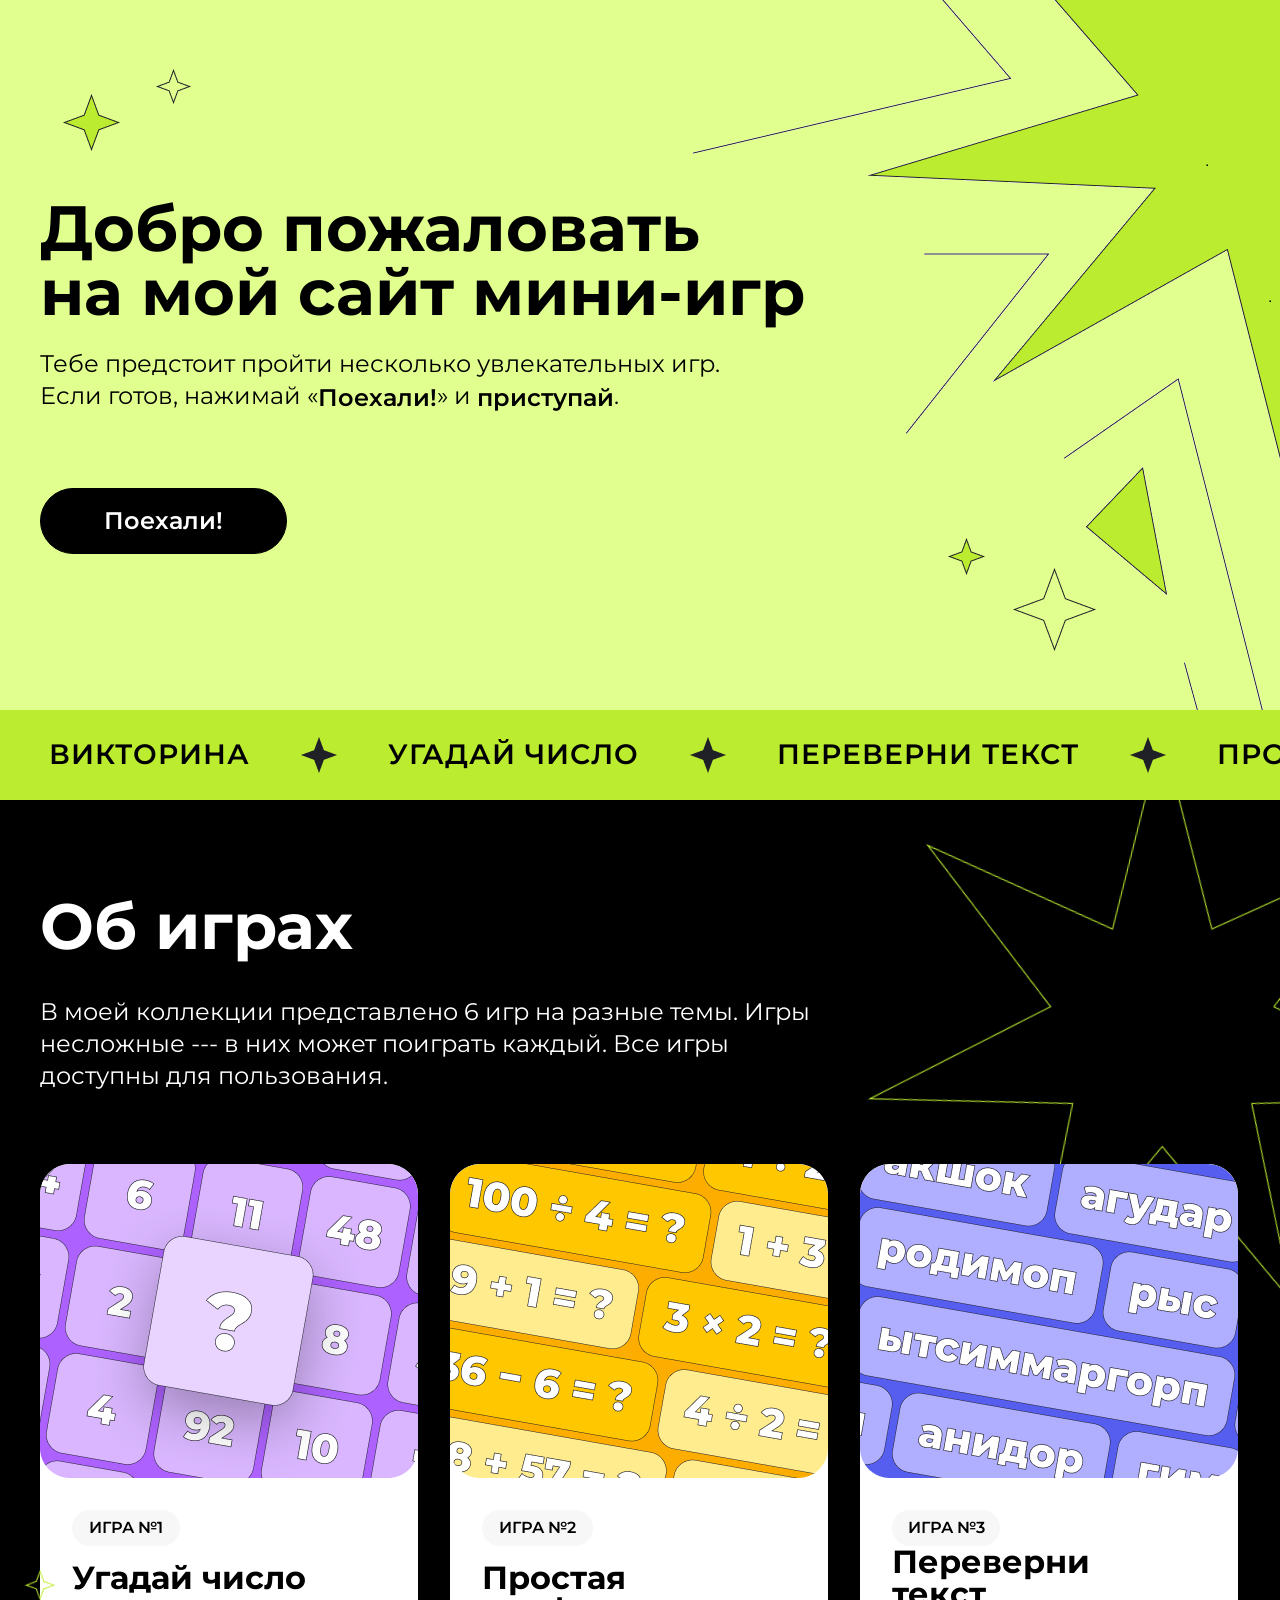
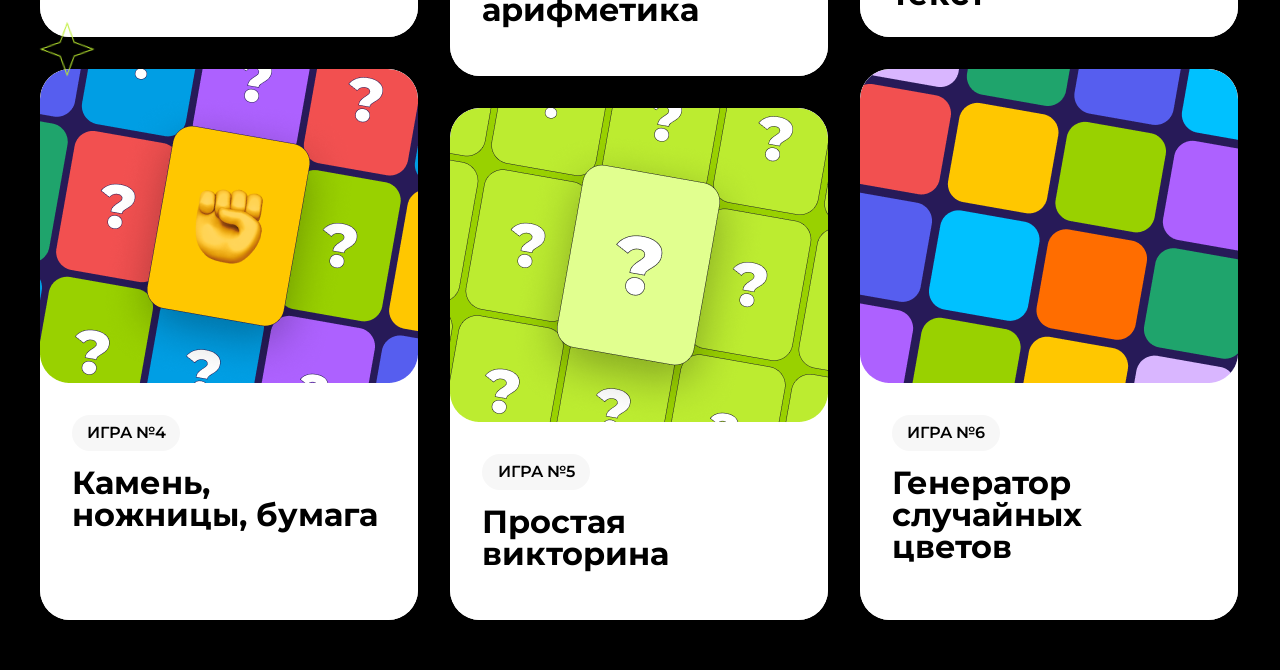
==== commit 7428fb05: "Merge afb2afe42d35e70c4ddc416d2c8a4e1c9a5693ba into e6bbed2ab2e8be672a41b085da6c93e00a58e664" ====
--- a/index.html
+++ b/index.html
@@ -9,16 +9,15 @@
 </head>
 <body>
     <section class="hero">
-             <img src="image/Star2.png" alt="звезда" class="decor-star star-2">
+        <div class="hero-center">
+        <div class="image-block">
+            <img src="image/Group(1).png" alt="Описание изображения">
+        </div>
+        <img src="image/Star2.png" alt="звезда" class="decor-star star-2">
         <img src="image/Star3.png" alt="звезда" class="decor-star star-3">
         <img src="image/Star4.png" alt="звезда" class="decor-star star-4">
         <img src="image/Star5.png" alt="звезда" class="decor-star star-5">
         <img src="image/528.png" alt="декоративный элемент" class="decor-star vector-33">
-        <div class="hero-center">
-        <div class="image-block">
-            <img src="image/Group(1).png" alt="Описание изображения">
-        </div>
-   
         <div class="container">
             <div class="text-block">
                 <h1>Добро пожаловать <br>на мой сайт мини-игр</h1>
@@ -74,7 +73,7 @@
             </div>
             <div class="columns-wrapper">
                 <div class="cards-column first-column">
-                    <a href="#game-guess-number" class="card-link">
+                    <a href="#" class="card-link">
                         <div class="card card--guess-number">
                             <div class="card__image">
                                 <img src="image/1.png" alt="Угадай число">
@@ -85,7 +84,7 @@
                             </div>
                         </div>
                     </a>
-                    <a href="#game-rock-paper-scissors" class="card-link">
+                    <a href="#" class="card-link">
                         <div class="card card--rps">
                             <div class="card__image">
                                 <img src="image/4.png" alt="Камень, ножницы, бумага">
@@ -98,7 +97,7 @@
                     </a>
                 </div>
                 <div class="cards-column second-column">
-                    <a href="#game-simple-arithmetic" class="card-link">
+                    <a href="#" class="card-link">
                         <div class="card card--arithmetic">
                             <div class="card__image">
                                 <img src="image/2.png" alt="Простая арифметика">
@@ -109,7 +108,7 @@
                             </div>
                         </div>
                     </a>
-                    <a href="#game-quiz" class="card-link">
+                    <a href="#" class="card-link">
                         <div class="card card--quiz">
                             <div class="card__image">
                                 <img src="image/5.png" alt="Простая викторина">
@@ -122,7 +121,7 @@
                     </a>
                 </div>
                 <div class="cards-column third-column">
-                    <a href="#game-reverse-text" class="card-link">
+                    <a href="#" class="card-link">
                         <div class="card card--reverse-text">
                             <div class="card__image">
                                 <img src="image/3.png" alt="Переверни текст">
@@ -133,7 +132,7 @@
                             </div>
                         </div>
                     </a>
-                    <a href="#game-color-generator" class="card-link">
+                    <a href="#" class="card-link">
                         <div class="card card--color-generator">
                             <div class="card__image">
                                 <img src="image/6.png" alt="Генератор случайных цветов">
@@ -149,127 +148,6 @@
         </div>
         </div>
     </section>
-     <section class="mini-games">
-        <img src="image/Star7.png" alt="звезда" class="decor-star mini-games__star-7">
-    <img src="image/Star6.png" alt="звезда" class="decor-star mini-games__star-6">
-    <img src="image/Star10.png" alt="звезда" class="decor-star mini-games__star-10">
-    <img src="image/Star8.png" alt="звезда" class="decor-star mini-games__star-8">
-        <div class="mini-games__container">
-            <h2 class="mini-games__title">Мини-игры</h2>
-            
-            <div class="games-list">
-               
-                <article id="game-guess-number" class="game-card game-card--image-left">
-                    <div class="game-card__cover">
-                        <img src="image/1.png" alt="Угадай число">
-                    </div>
-                    <div class="game-card__content">
-                        <div class="game-card__inner">
-                        <div class="game-card__text">
-                            <h3 class="game-card__name">Угадай число</h3>
-                            <p class="game-card__description">Попробуй угадать случайное число от 1 до 100.</p>
-                        </div>
-                        <a href="#" class="game-card__button">Играть!</a>
-                    </div>
-                    </div>
-                </article>
-
-                
-                <article id="game-simple-arithmetic" class="game-card game-card--image-right">
-                    <div class="game-card__cover">
-                        <img src="image/2.png" alt="Простая арифметика">
-                    </div>
-                    <div class="game-card__content">
-                        <div class="game-card__inner">
-                        <div class="game-card__text">
-                            <h3 class="game-card__name">Простая арифметика</h3>
-                            <p class="game-card__description">Попробуй решить простые арифметические задачи.</p>
-                        </div>
-                        <a href="#" class="game-card__button">Играть!</a>
-                    </div>
-                    </div>
-                </article>
-
-                
-                <article id="game-reverse-text" class="game-card game-card--image-left">
-                    <div class="game-card__cover">
-                        <img src="image/3.png" alt="Переверни текст">
-                    </div>
-                    <div class="game-card__content">
-                        <div class="game-card__inner">
-                        <div class="game-card__text">
-                            <h3 class="game-card__name">Переверни текст</h3>
-                            <p class="game-card__description">Попробуй ввести текст, который будет перевернут.</p>
-                        </div>
-                        <a href="#" class="game-card__button">Играть!</a>
-                    </div>
-                    </div>
-                </article>
-
-              
-                <article id="game-rock-paper-scissors" class="game-card game-card--image-right">
-                    <div class="game-card__cover">
-                        <img src="image/4.png" alt="Камень, ножницы, бумага">
-                    </div>
-                    <div class="game-card__content">
-                        <div class="game-card__inner">
-                        <div class="game-card__text">
-                            <h3 class="game-card__name">Камень, <br> ножницы, <br> бумага</h3>
-                            <p class="game-card__description">Сыграй в популярную игру против компьютера.</p>
-                        </div>
-                        <a href="#" class="game-card__button">Играть!</a>
-                    </div>
-                    </div>
-                </article>
-
-             
-                <article id="game-quiz" class="game-card game-card--image-left">
-                    <div class="game-card__cover">
-                        <img src="image/5.png" alt="Простая викторина">
-                    </div>
-                    <div class="game-card__content">
-                        <div class="game-card__inner">
-                        <div class="game-card__text">
-                            <h3 class="game-card__name">Простая викторина</h3>
-                            <p class="game-card__description">Отвечай на вопросы викторины с вариантами ответов.</p>
-                        </div>
-                        <a href="#" class="game-card__button">Играть!</a>
-                    </div>
-                    </div>
-                </article>
-
-               
-                <article id="game-color-generator" class="game-card game-card--image-right">
-                    <div class="game-card__cover">
-                        <img src="image/6.png" alt="Генератор случайных цветов">
-                    </div>
-                    <div class="game-card__content">
-                        <div class="game-card__inner">
-                        <div class="game-card__text">
-                            <h3 class="game-card__name">Генератор случайных <br> цветов</h3>
-                            <p class="game-card__description">Игра, в которой при клике на кнопку фон страницы меняется на случайный.</p>
-                        </div>
-                        <a href="#" class="game-card__button">Играть!</a>
-                    </div>
-                    </div>
-                </article>
-            </div>
-        </div>
-    </section>
-
-    
-    <footer class="footer">
-        <div class="footer__container">
-            <p class="footer__copyright">Все права защищены.</p>
-        </div>
-    </footer>
-
-    <script src="script.js" ></script>
-    <script src="hw-3.js" ></script> 
-    <script src="hw-4.js"></script> 
-    <script src="hw-5.js"></script>
-    <script src="guess-number.js"></script>
-    
-
+    <script src="hw-2.js" defer></script>
 </body>
 </html>
--- a/style.css
+++ b/style.css
@@ -165,7 +165,6 @@
     }
 }
 
-
 .decor-star {
     position: absolute;
     object-fit: contain;
@@ -173,7 +172,7 @@
     z-index: 5;
 }
 
- .star-2 {
+.star-2 {
     width: 57px;
     height: 57px;
     top: 94px;
@@ -187,7 +186,7 @@
     left: 156px;
 }
 
- .star-4 {
+.star-4 {
     width: 83px;
     height: 83px;
     top: 568px;
@@ -199,9 +198,7 @@
     height: 37px;
     top: 538px;
     left: 948px;
-}  
-  
-
+}
 
 .image-block {
     position: absolute;
@@ -814,395 +811,5 @@
     z-index: 5;
         
     }
-    .games-section {
-        display: none;
-    }
-}
-
-.mini-games {
-    background-color: #000000;
-    width: 100%;
-    padding: 94px 0 72px; 
-    position: relative;
-}
-
-.mini-games__container {
-    max-width: 1200px;
-    margin: 0 auto;
-    display: flex;
-    flex-direction: column;
-    gap: 72px;
-    margin-top: 48px;
-}
-
-.mini-games__title {
-    font-family: 'Montserrat', sans-serif;
-    font-weight: 700;
-    font-size: 64px;
-    line-height: 100%;
-    color: #FFFFFF;
-    margin: 0;
-    width: 400px; 
-}
-
-.games-list {
-    display: flex;
-    flex-direction: column;
-    gap: 32px;
-}
-
-
-.game-card {
-    display: flex;
-    width: 100%;
-    height: 500px;
-    border-radius: 30px;
-    overflow: hidden;
-    background-color: #FFFFFF;
-}
-
-
-.game-card--image-left {
-    flex-direction: row-reverse;
-}
-
-.game-card__cover {
-    width: 600px;
-    height: 500px;
-    flex-shrink: 0;
-}
-
-.game-card__cover img {
-    width: 100%;
-    height: 100%;
-    object-fit: cover;
-    display: block;
-}
-
-
-.game-card__content {
-    width: 600px;
-    height: 500px;
-    padding: 48px;
-    display: flex;
-    flex-direction: column;
-    gap: 10px;
-    background-color: #FFFFFF;
-    box-sizing: border-box;
-}
-
-.game-card__inner {
-    display: flex;
-    flex-direction: column;
-    width: 100%;
-    max-width: 504px;
-    height: auto;
-    gap: 36px;
-}
-
-.game-card__text {
-    display: flex;
-    flex-direction: column;
-    gap: 24px;
-    width: 504px;  
-    max-width: 100%;
-}
-
-.game-card__name {
-    font-family: 'Montserrat', sans-serif;
-    font-weight: 700;
-    font-size: 48px;
-    line-height: 100%;
-    color: #000000;
-    margin: 0;
-    width: 100%;
-    word-break: break-word;
-}
-
-.game-card__description {
-    font-family: 'Montserrat', sans-serif;
-    font-weight: 400;
-    font-size: 24px;
-    line-height: 32px;
-    color: #000000;
-    margin: 0;
-    max-width: 457px; 
-}
-
-
-.game-card__button {
-    display: inline-flex;
-    align-items: center;
-    justify-content: center;
-    width: 247px;
-    height: 66px;
-    padding: 16px 28px;
-    border: 1px solid #000000;
-    border-radius: 60px;
-    background-color: #000000;
-    font-family: 'Montserrat', sans-serif;
-    font-weight: 600;
-    font-size: 24px;
-    line-height: 142%;
-    color: #FFFFFF;
-    text-decoration: none;
-    box-sizing: border-box;
-    transition: all 0.3s ease;
-    margin-top: auto; 
-}
-
-.game-card__button:hover {
-    background-color: #FFFFFF;
-    color: #000000;
-}
-
-
-.footer {
-    height: 150px;
-    width: 100%;
-    background-color: #BDED35;
-    padding: 24px 0; 
-}
-
-.footer__container {
-    max-width: 1200px;
-    margin: 0 auto;
-    text-align: left; /
-}
-
-.footer__copyright {
-   font-family: 'Montserrat', sans-serif;
-    font-weight: 600;
-    font-size: 24px;
-    line-height: 100%;
-    color: #000000;
-    margin: 0;
-    height: 29px;
-    text-align: center;
-    display: flex;
-    align-items: center;
-    justify-content: center;
-    margin-top: 61px;
-}
- 
-.mini-games__star-7 {
-    position: absolute;
-    width: 35.15px;
-    height: 35.15px;
-    top: 93px;        
-    left: 1277px;     
-    transform: rotate(-7.08deg);
-    object-fit: contain;
-    pointer-events: none;
-    z-index: 5;
-}
-
-.mini-games__star-6 {
-    position: absolute;
-    width: 68.86px;
-    height: 68.86px;
-    top: 126px;        
-    left: 1320px;       
-    transform: rotate(-5.45deg);
-    object-fit: contain;
-    pointer-events: none;
-    z-index: 5;
-}
-
-.mini-games__star-10 {
-    position: absolute;
-    width: 41px;
-    height: 41px;
-    top: 3414px;      
-    left: 1249px;       
-    transform: rotate(0deg);
-    object-fit: contain;
-    pointer-events: none;
-    z-index: 5;
-}
-
-.mini-games__star-8 {
-    position: absolute;
-    width: 69px;
-    height: 69px;
-    top: 3366px;       
-    left: 1319px;       
-    transform: rotate(0deg);
-    object-fit: contain;
-    pointer-events: none;
-    z-index: 5;
-}
-
-@media (max-width: 376px) {
-    .mini-games {
-        padding: 40px 16px 40px;
-        background-color: #000000;
-        width: 100%;
-        position: relative;
-        overflow: hidden;
-    }
-
-    .mini-games__container {
-        max-width: 100%;
-        margin: 0 auto;
-        display: flex;
-        flex-direction: column;
-        gap: 40px;
-    }
-
-    .mini-games__title {
-        font-family: 'Montserrat', sans-serif;
-        font-weight: 700;
-        font-size: 40px;
-        line-height: 100%;
-        color: #FFFFFF;
-        margin: 0;
-        width: 100%;
-        text-align: left;
-    }
-
-    .games-list {
-        display: flex;
-        flex-direction: column;
-        gap: 24px;
-    }
-
-    .game-card {
-        display: flex;
-        flex-direction: column;
-        width: 100%;
-        height: auto;
-        border-radius: 30px;
-        overflow: hidden;
-        background-color: #FFFFFF;
-    }
-
-    .game-card--image-left,
-    .game-card--image-right {
-        flex-direction: column;
-    }
-
-    .game-card__cover {
-        width: 100%;
-        height: auto;
-        aspect-ratio: 343/285;
-        flex-shrink: 0;
-    }
-
-    .game-card__cover img {
-        width: 100%;
-        height: 100%;
-        object-fit: cover;
-        display: block;
-    }
-
-    .game-card__content {
-        width: 100%;
-        height: auto;
-        padding: 24px 20px;
-        display: flex;
-        flex-direction: column;
-        gap: 10px;
-        background-color: #FFFFFF;
-        box-sizing: border-box;
-    }
-
-    .game-card__inner {
-        display: flex;
-        flex-direction: column;
-        width: 100%;
-        max-width: 100%;
-        height: auto;
-        gap: 24px;
-    }
-
-    .game-card__text {
-        display: flex;
-        flex-direction: column;
-        gap: 16px;
-        width: 100%;
-        max-width: 100%;
-    }
-
-    .game-card__name {
-        font-family: 'Montserrat', sans-serif;
-        font-weight: 700;
-        font-size: 32px;
-        line-height: 100%;
-        color: #000000;
-        margin: 0;
-        width: 100%;
-        word-break: break-word;
-    }
-
-    .game-card__description {
-        font-family: 'Montserrat', sans-serif;
-        font-weight: 400;
-        font-size: 16px;
-        line-height: 20px;
-        color: #000000;
-        margin: 0;
-        max-width: 100%;
-    }
-
-    .game-card__button {
-        display: inline-flex;
-        align-items: center;
-        justify-content: center;
-        width: 186px;
-        height: 55px;
-        padding: 16px 28px;
-        border: 1px solid #000000;
-        border-radius: 60px;
-        background-color: #000000;
-        font-family: 'Montserrat', sans-serif;
-        font-weight: 600;
-        font-size: 16px;
-        line-height: 142%;
-        color: #FFFFFF;
-        text-decoration: none;
-        box-sizing: border-box;
-        transition: all 0.3s ease;
-        margin-top: 0;
-    }
-
-    .game-card__button:hover {
-        background-color: #FFFFFF;
-        color: #000000;
-    }
-  
-.mini-games__star-7,
-    .mini-games__star-6,
-    .mini-games__star-10,
-    .mini-games__star-8 {
-        display: none;
-    }
-
-  
-    .footer {
-        width: 100%;
-        background-color: #BDED35;
-        padding: 16px 0;
-    }
-
-    .footer__container {
-        max-width: 100%;
-        margin: 0 auto;
-        text-align: center;
-        padding: 0 16px;
-    }
-
-    .footer__copyright {
-        
-        font-size: 16px;
-        line-height: 20px;
-        color: #000000;
-        margin: 0;
-        text-align: center;
-        display: flex;
-        align-items: center;
-        justify-content: center;
-        margin-top: 40px;
-    }
-    
-}+}
+ 
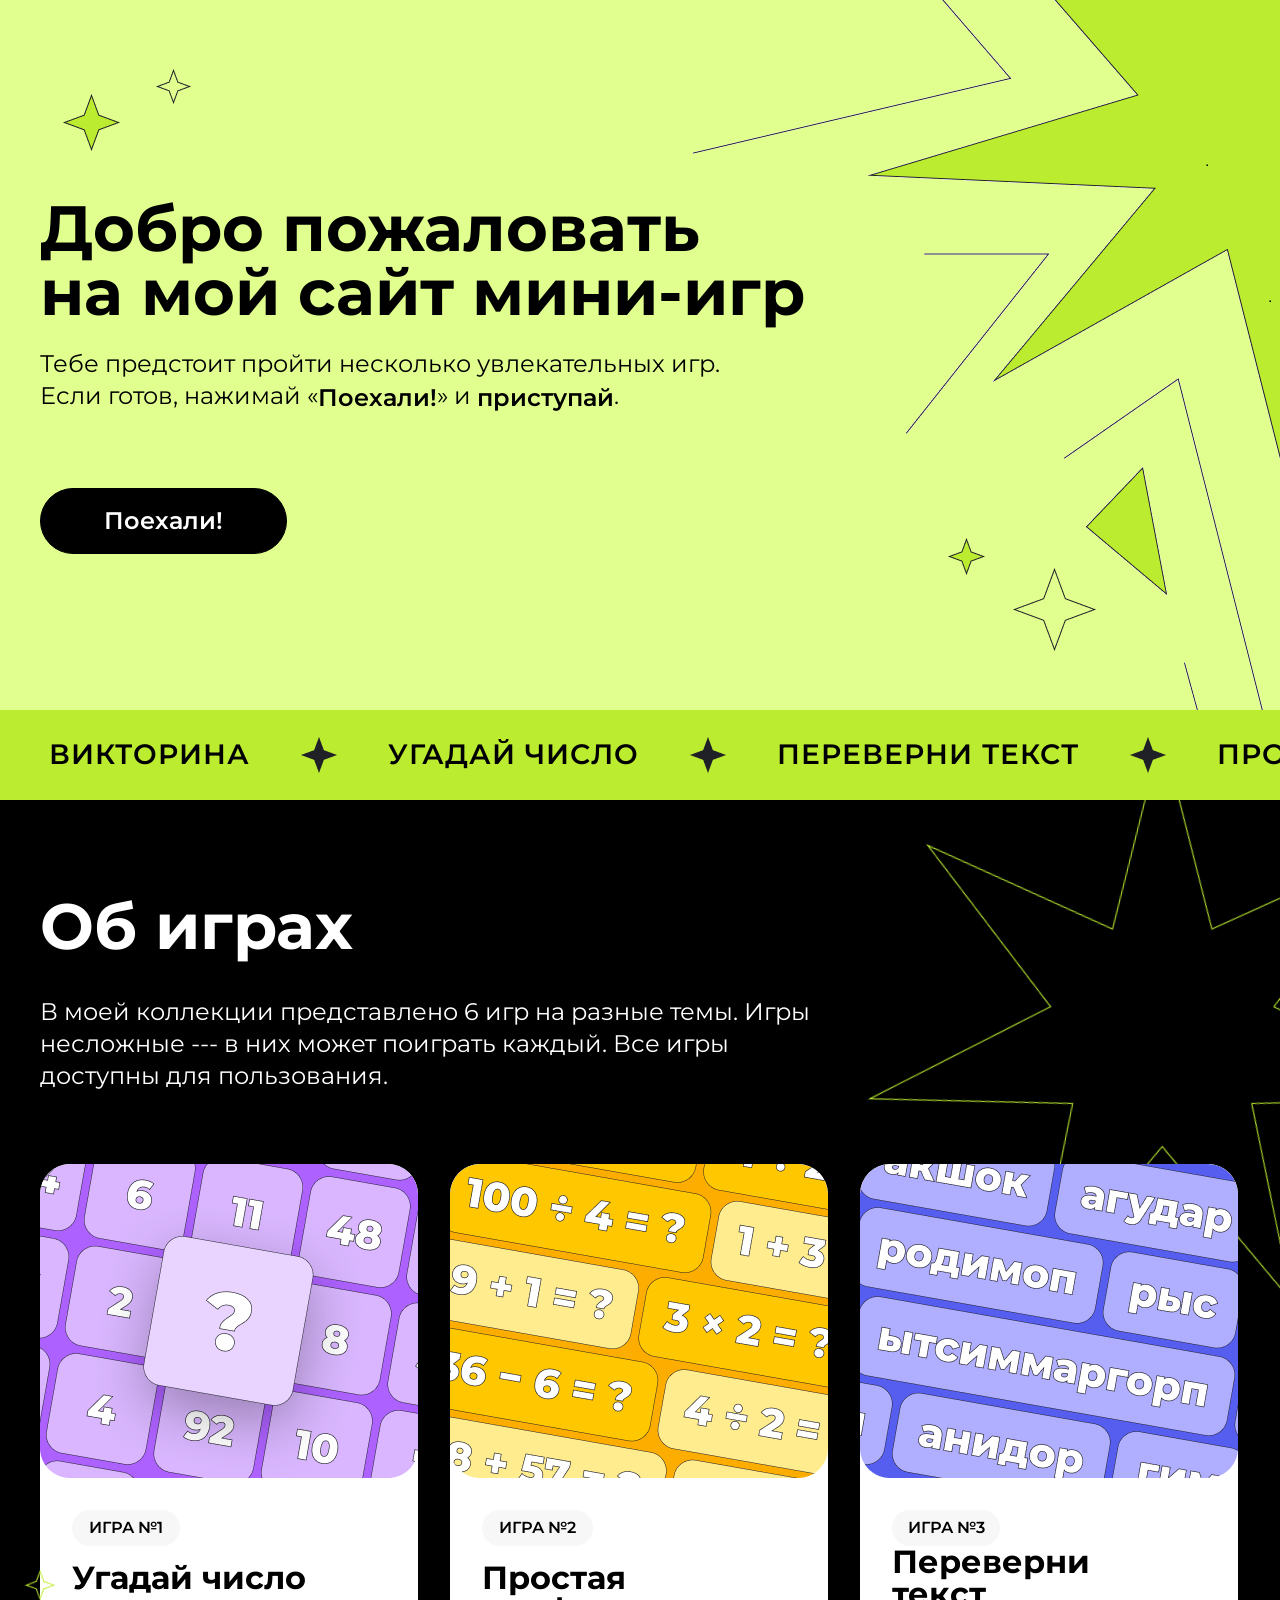
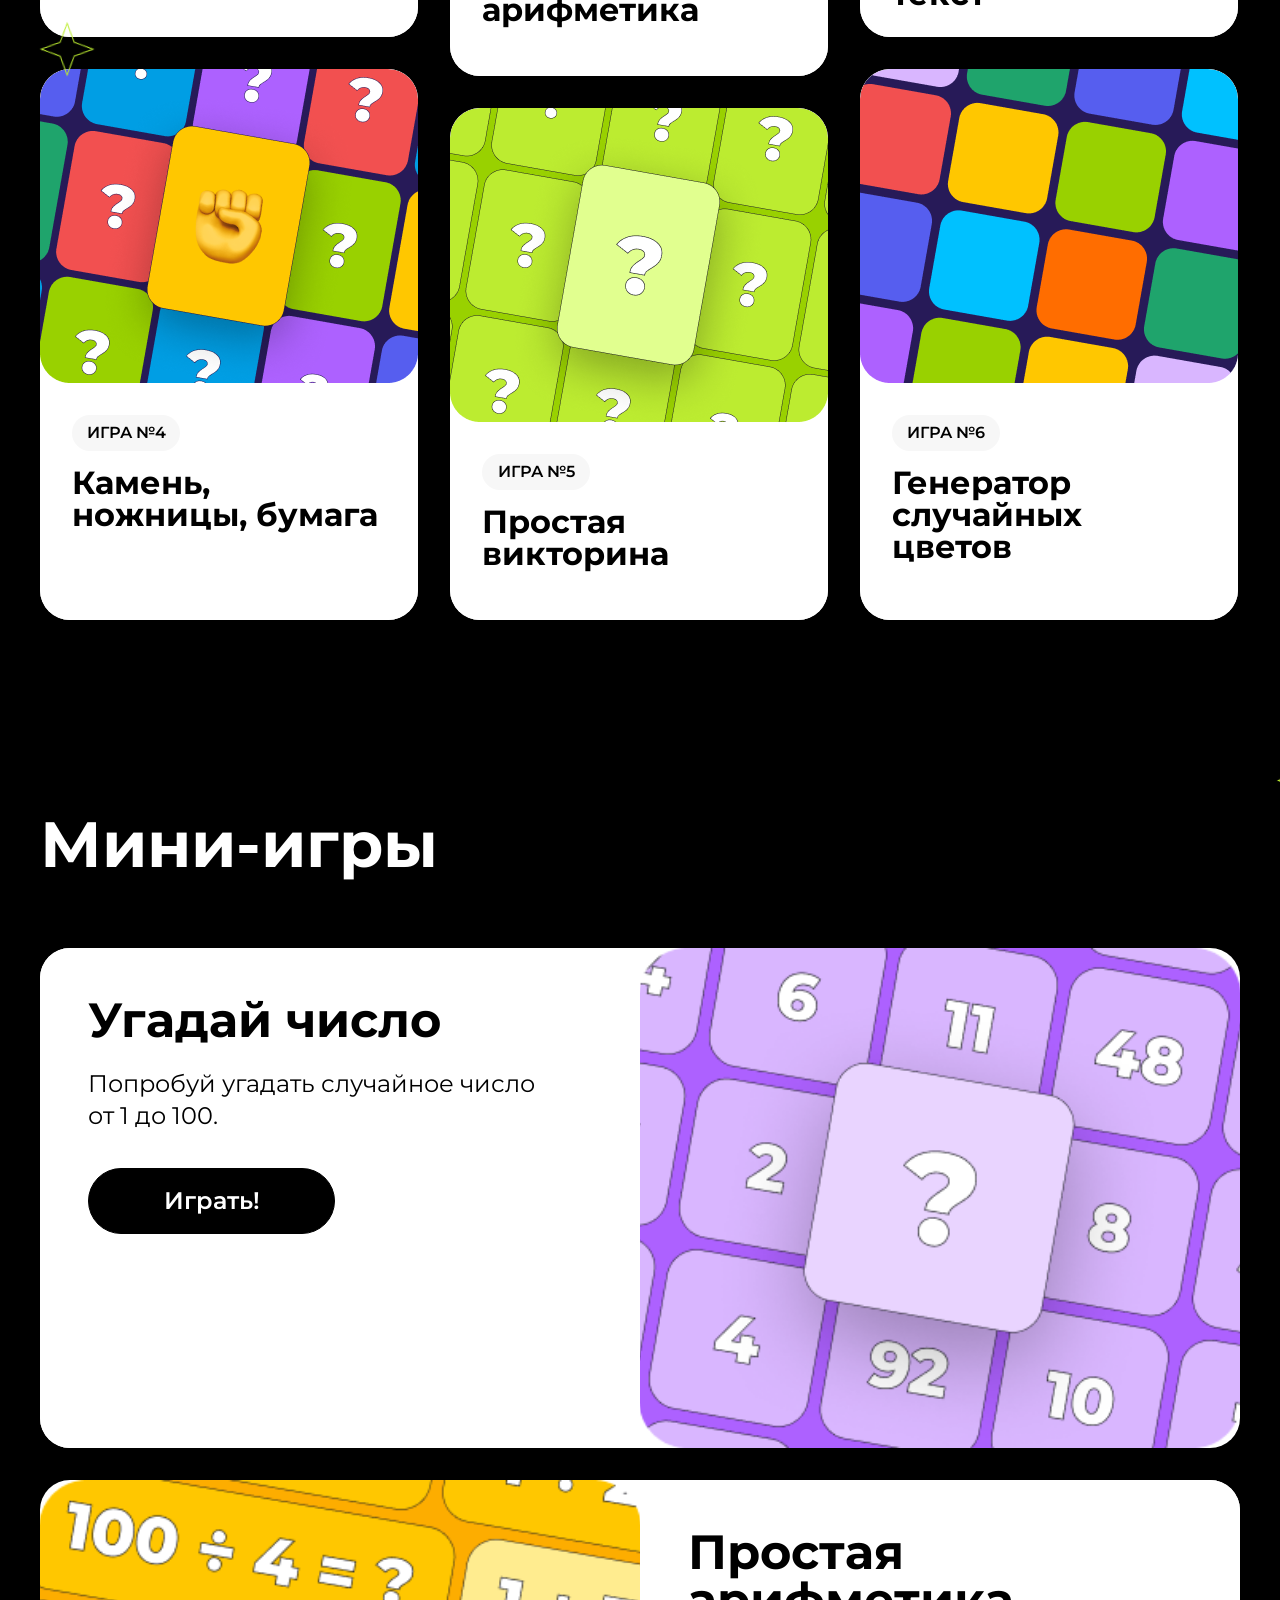
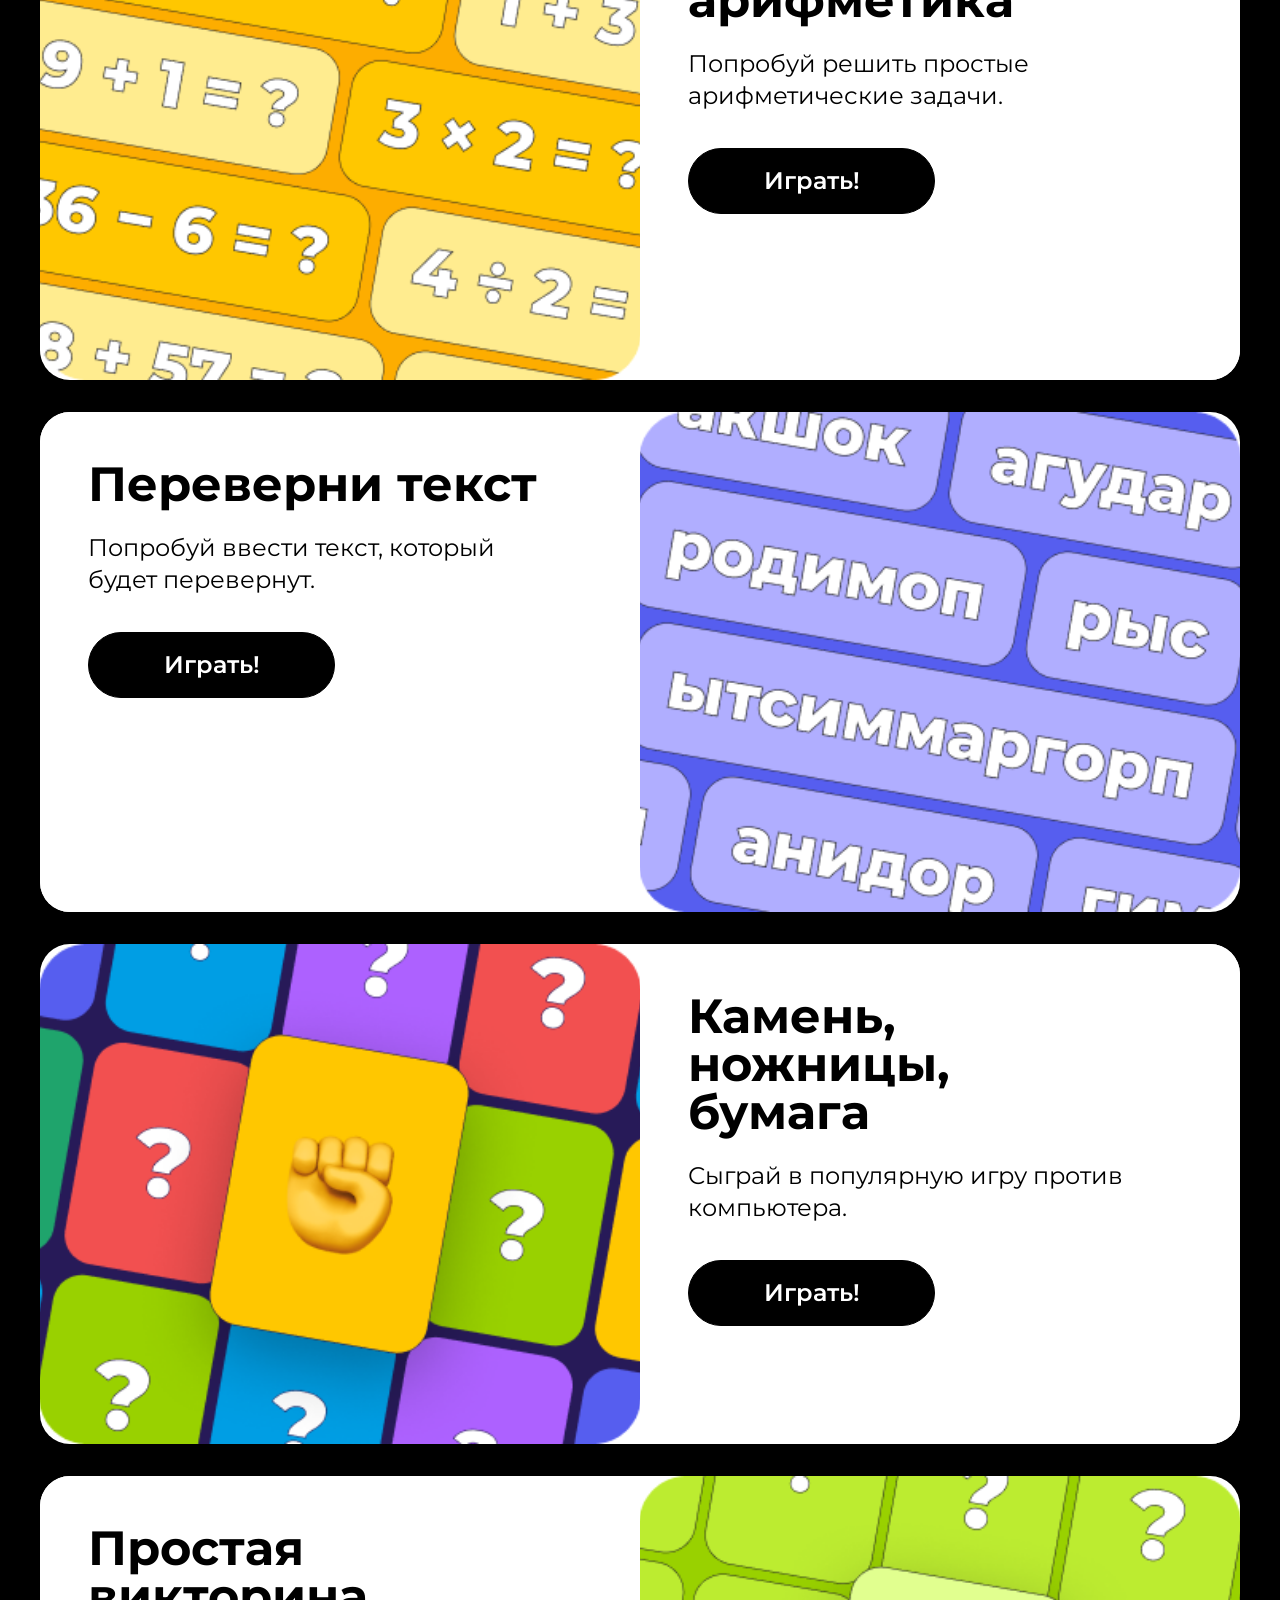
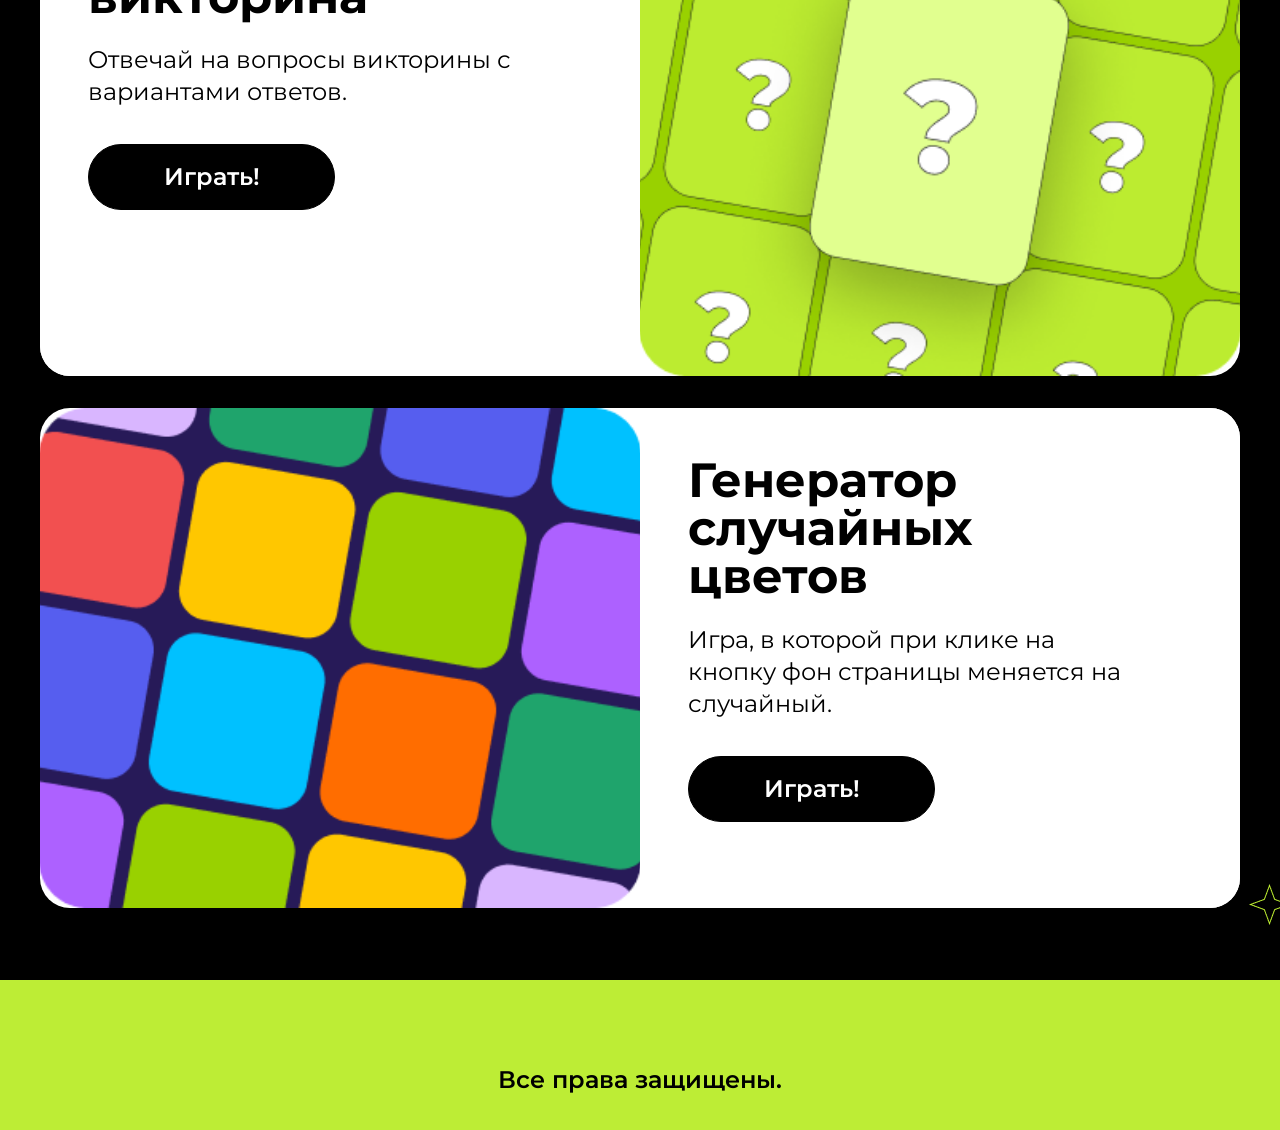
==== commit 299595ca: "Merge 94c7fd63be9127ef0d58bcc8e0df7aaba1e161f0 into e6bbed2ab2e8be672a41b085da6c93e00a58e664" ====
--- a/index.html
+++ b/index.html
@@ -9,15 +9,16 @@
 </head>
 <body>
     <section class="hero">
-        <div class="hero-center">
-        <div class="image-block">
-            <img src="image/Group(1).png" alt="Описание изображения">
-        </div>
-        <img src="image/Star2.png" alt="звезда" class="decor-star star-2">
+             <img src="image/Star2.png" alt="звезда" class="decor-star star-2">
         <img src="image/Star3.png" alt="звезда" class="decor-star star-3">
         <img src="image/Star4.png" alt="звезда" class="decor-star star-4">
         <img src="image/Star5.png" alt="звезда" class="decor-star star-5">
         <img src="image/528.png" alt="декоративный элемент" class="decor-star vector-33">
+        <div class="hero-center">
+        <div class="image-block">
+            <img src="image/Group(1).png" alt="Описание изображения">
+        </div>
+   
         <div class="container">
             <div class="text-block">
                 <h1>Добро пожаловать <br>на мой сайт мини-игр</h1>
@@ -73,7 +74,7 @@
             </div>
             <div class="columns-wrapper">
                 <div class="cards-column first-column">
-                    <a href="#" class="card-link">
+                    <a href="#game-guess-number" class="card-link">
                         <div class="card card--guess-number">
                             <div class="card__image">
                                 <img src="image/1.png" alt="Угадай число">
@@ -84,7 +85,7 @@
                             </div>
                         </div>
                     </a>
-                    <a href="#" class="card-link">
+                    <a href="#game-rock-paper-scissors" class="card-link">
                         <div class="card card--rps">
                             <div class="card__image">
                                 <img src="image/4.png" alt="Камень, ножницы, бумага">
@@ -97,7 +98,7 @@
                     </a>
                 </div>
                 <div class="cards-column second-column">
-                    <a href="#" class="card-link">
+                    <a href="#game-simple-arithmetic" class="card-link">
                         <div class="card card--arithmetic">
                             <div class="card__image">
                                 <img src="image/2.png" alt="Простая арифметика">
@@ -108,7 +109,7 @@
                             </div>
                         </div>
                     </a>
-                    <a href="#" class="card-link">
+                    <a href="#game-quiz" class="card-link">
                         <div class="card card--quiz">
                             <div class="card__image">
                                 <img src="image/5.png" alt="Простая викторина">
@@ -121,7 +122,7 @@
                     </a>
                 </div>
                 <div class="cards-column third-column">
-                    <a href="#" class="card-link">
+                    <a href="#game-reverse-text" class="card-link">
                         <div class="card card--reverse-text">
                             <div class="card__image">
                                 <img src="image/3.png" alt="Переверни текст">
@@ -132,7 +133,7 @@
                             </div>
                         </div>
                     </a>
-                    <a href="#" class="card-link">
+                    <a href="#game-color-generator" class="card-link">
                         <div class="card card--color-generator">
                             <div class="card__image">
                                 <img src="image/6.png" alt="Генератор случайных цветов">
@@ -148,6 +149,124 @@
         </div>
         </div>
     </section>
-    <script src="hw-2.js" defer></script>
+     <section class="mini-games">
+        <img src="image/Star7.png" alt="звезда" class="decor-star mini-games__star-7">
+    <img src="image/Star6.png" alt="звезда" class="decor-star mini-games__star-6">
+    <img src="image/Star10.png" alt="звезда" class="decor-star mini-games__star-10">
+    <img src="image/Star8.png" alt="звезда" class="decor-star mini-games__star-8">
+        <div class="mini-games__container">
+            <h2 class="mini-games__title">Мини-игры</h2>
+            
+            <div class="games-list">
+               
+                <article id="game-guess-number" class="game-card game-card--image-left">
+                    <div class="game-card__cover">
+                        <img src="image/1.png" alt="Угадай число">
+                    </div>
+                    <div class="game-card__content">
+                        <div class="game-card__inner">
+                        <div class="game-card__text">
+                            <h3 class="game-card__name">Угадай число</h3>
+                            <p class="game-card__description">Попробуй угадать случайное число от 1 до 100.</p>
+                        </div>
+                        <a href="#" class="game-card__button">Играть!</a>
+                    </div>
+                    </div>
+                </article>
+
+                
+                <article id="game-simple-arithmetic" class="game-card game-card--image-right">
+                    <div class="game-card__cover">
+                        <img src="image/2.png" alt="Простая арифметика">
+                    </div>
+                    <div class="game-card__content">
+                        <div class="game-card__inner">
+                        <div class="game-card__text">
+                            <h3 class="game-card__name">Простая арифметика</h3>
+                            <p class="game-card__description">Попробуй решить простые арифметические задачи.</p>
+                        </div>
+                        <a href="#" class="game-card__button">Играть!</a>
+                    </div>
+                    </div>
+                </article>
+
+                
+                <article id="game-reverse-text" class="game-card game-card--image-left">
+                    <div class="game-card__cover">
+                        <img src="image/3.png" alt="Переверни текст">
+                    </div>
+                    <div class="game-card__content">
+                        <div class="game-card__inner">
+                        <div class="game-card__text">
+                            <h3 class="game-card__name">Переверни текст</h3>
+                            <p class="game-card__description">Попробуй ввести текст, который будет перевернут.</p>
+                        </div>
+                        <a href="#" class="game-card__button">Играть!</a>
+                    </div>
+                    </div>
+                </article>
+
+              
+                <article id="game-rock-paper-scissors" class="game-card game-card--image-right">
+                    <div class="game-card__cover">
+                        <img src="image/4.png" alt="Камень, ножницы, бумага">
+                    </div>
+                    <div class="game-card__content">
+                        <div class="game-card__inner">
+                        <div class="game-card__text">
+                            <h3 class="game-card__name">Камень, <br> ножницы, <br> бумага</h3>
+                            <p class="game-card__description">Сыграй в популярную игру против компьютера.</p>
+                        </div>
+                        <a href="#" class="game-card__button">Играть!</a>
+                    </div>
+                    </div>
+                </article>
+
+             
+                <article id="game-quiz" class="game-card game-card--image-left">
+                    <div class="game-card__cover">
+                        <img src="image/5.png" alt="Простая викторина">
+                    </div>
+                    <div class="game-card__content">
+                        <div class="game-card__inner">
+                        <div class="game-card__text">
+                            <h3 class="game-card__name">Простая викторина</h3>
+                            <p class="game-card__description">Отвечай на вопросы викторины с вариантами ответов.</p>
+                        </div>
+                        <a href="#" class="game-card__button">Играть!</a>
+                    </div>
+                    </div>
+                </article>
+
+               
+                <article id="game-color-generator" class="game-card game-card--image-right">
+                    <div class="game-card__cover">
+                        <img src="image/6.png" alt="Генератор случайных цветов">
+                    </div>
+                    <div class="game-card__content">
+                        <div class="game-card__inner">
+                        <div class="game-card__text">
+                            <h3 class="game-card__name">Генератор случайных <br> цветов</h3>
+                            <p class="game-card__description">Игра, в которой при клике на кнопку фон страницы меняется на случайный.</p>
+                        </div>
+                        <a href="#" class="game-card__button">Играть!</a>
+                    </div>
+                    </div>
+                </article>
+            </div>
+        </div>
+    </section>
+
+    
+    <footer class="footer">
+        <div class="footer__container">
+            <p class="footer__copyright">Все права защищены.</p>
+        </div>
+    </footer>
+
+    <script src="script.js" ></script>
+    <script src="hw-3.js" ></script> 
+    <script src="hw-4.js"></script> 
+
 </body>
 </html>
--- a/style.css
+++ b/style.css
@@ -165,6 +165,7 @@
     }
 }
 
+
 .decor-star {
     position: absolute;
     object-fit: contain;
@@ -172,7 +173,7 @@
     z-index: 5;
 }
 
-.star-2 {
+ .star-2 {
     width: 57px;
     height: 57px;
     top: 94px;
@@ -186,7 +187,7 @@
     left: 156px;
 }
 
-.star-4 {
+ .star-4 {
     width: 83px;
     height: 83px;
     top: 568px;
@@ -198,7 +199,9 @@
     height: 37px;
     top: 538px;
     left: 948px;
-}
+}  
+  
+
 
 .image-block {
     position: absolute;
@@ -811,5 +814,395 @@
     z-index: 5;
         
     }
-}
- +    .games-section {
+        display: none;
+    }
+}
+
+.mini-games {
+    background-color: #000000;
+    width: 100%;
+    padding: 94px 0 72px; 
+    position: relative;
+}
+
+.mini-games__container {
+    max-width: 1200px;
+    margin: 0 auto;
+    display: flex;
+    flex-direction: column;
+    gap: 72px;
+    margin-top: 48px;
+}
+
+.mini-games__title {
+    font-family: 'Montserrat', sans-serif;
+    font-weight: 700;
+    font-size: 64px;
+    line-height: 100%;
+    color: #FFFFFF;
+    margin: 0;
+    width: 400px; 
+}
+
+.games-list {
+    display: flex;
+    flex-direction: column;
+    gap: 32px;
+}
+
+
+.game-card {
+    display: flex;
+    width: 100%;
+    height: 500px;
+    border-radius: 30px;
+    overflow: hidden;
+    background-color: #FFFFFF;
+}
+
+
+.game-card--image-left {
+    flex-direction: row-reverse;
+}
+
+.game-card__cover {
+    width: 600px;
+    height: 500px;
+    flex-shrink: 0;
+}
+
+.game-card__cover img {
+    width: 100%;
+    height: 100%;
+    object-fit: cover;
+    display: block;
+}
+
+
+.game-card__content {
+    width: 600px;
+    height: 500px;
+    padding: 48px;
+    display: flex;
+    flex-direction: column;
+    gap: 10px;
+    background-color: #FFFFFF;
+    box-sizing: border-box;
+}
+
+.game-card__inner {
+    display: flex;
+    flex-direction: column;
+    width: 100%;
+    max-width: 504px;
+    height: auto;
+    gap: 36px;
+}
+
+.game-card__text {
+    display: flex;
+    flex-direction: column;
+    gap: 24px;
+    width: 504px;  
+    max-width: 100%;
+}
+
+.game-card__name {
+    font-family: 'Montserrat', sans-serif;
+    font-weight: 700;
+    font-size: 48px;
+    line-height: 100%;
+    color: #000000;
+    margin: 0;
+    width: 100%;
+    word-break: break-word;
+}
+
+.game-card__description {
+    font-family: 'Montserrat', sans-serif;
+    font-weight: 400;
+    font-size: 24px;
+    line-height: 32px;
+    color: #000000;
+    margin: 0;
+    max-width: 457px; 
+}
+
+
+.game-card__button {
+    display: inline-flex;
+    align-items: center;
+    justify-content: center;
+    width: 247px;
+    height: 66px;
+    padding: 16px 28px;
+    border: 1px solid #000000;
+    border-radius: 60px;
+    background-color: #000000;
+    font-family: 'Montserrat', sans-serif;
+    font-weight: 600;
+    font-size: 24px;
+    line-height: 142%;
+    color: #FFFFFF;
+    text-decoration: none;
+    box-sizing: border-box;
+    transition: all 0.3s ease;
+    margin-top: auto; 
+}
+
+.game-card__button:hover {
+    background-color: #FFFFFF;
+    color: #000000;
+}
+
+
+.footer {
+    height: 150px;
+    width: 100%;
+    background-color: #BDED35;
+    padding: 24px 0; 
+}
+
+.footer__container {
+    max-width: 1200px;
+    margin: 0 auto;
+    text-align: left; /
+}
+
+.footer__copyright {
+   font-family: 'Montserrat', sans-serif;
+    font-weight: 600;
+    font-size: 24px;
+    line-height: 100%;
+    color: #000000;
+    margin: 0;
+    height: 29px;
+    text-align: center;
+    display: flex;
+    align-items: center;
+    justify-content: center;
+    margin-top: 61px;
+}
+ 
+.mini-games__star-7 {
+    position: absolute;
+    width: 35.15px;
+    height: 35.15px;
+    top: 93px;        
+    left: 1277px;     
+    transform: rotate(-7.08deg);
+    object-fit: contain;
+    pointer-events: none;
+    z-index: 5;
+}
+
+.mini-games__star-6 {
+    position: absolute;
+    width: 68.86px;
+    height: 68.86px;
+    top: 126px;        
+    left: 1320px;       
+    transform: rotate(-5.45deg);
+    object-fit: contain;
+    pointer-events: none;
+    z-index: 5;
+}
+
+.mini-games__star-10 {
+    position: absolute;
+    width: 41px;
+    height: 41px;
+    top: 3414px;      
+    left: 1249px;       
+    transform: rotate(0deg);
+    object-fit: contain;
+    pointer-events: none;
+    z-index: 5;
+}
+
+.mini-games__star-8 {
+    position: absolute;
+    width: 69px;
+    height: 69px;
+    top: 3366px;       
+    left: 1319px;       
+    transform: rotate(0deg);
+    object-fit: contain;
+    pointer-events: none;
+    z-index: 5;
+}
+
+@media (max-width: 376px) {
+    .mini-games {
+        padding: 40px 16px 40px;
+        background-color: #000000;
+        width: 100%;
+        position: relative;
+        overflow: hidden;
+    }
+
+    .mini-games__container {
+        max-width: 100%;
+        margin: 0 auto;
+        display: flex;
+        flex-direction: column;
+        gap: 40px;
+    }
+
+    .mini-games__title {
+        font-family: 'Montserrat', sans-serif;
+        font-weight: 700;
+        font-size: 40px;
+        line-height: 100%;
+        color: #FFFFFF;
+        margin: 0;
+        width: 100%;
+        text-align: left;
+    }
+
+    .games-list {
+        display: flex;
+        flex-direction: column;
+        gap: 24px;
+    }
+
+    .game-card {
+        display: flex;
+        flex-direction: column;
+        width: 100%;
+        height: auto;
+        border-radius: 30px;
+        overflow: hidden;
+        background-color: #FFFFFF;
+    }
+
+    .game-card--image-left,
+    .game-card--image-right {
+        flex-direction: column;
+    }
+
+    .game-card__cover {
+        width: 100%;
+        height: auto;
+        aspect-ratio: 343/285;
+        flex-shrink: 0;
+    }
+
+    .game-card__cover img {
+        width: 100%;
+        height: 100%;
+        object-fit: cover;
+        display: block;
+    }
+
+    .game-card__content {
+        width: 100%;
+        height: auto;
+        padding: 24px 20px;
+        display: flex;
+        flex-direction: column;
+        gap: 10px;
+        background-color: #FFFFFF;
+        box-sizing: border-box;
+    }
+
+    .game-card__inner {
+        display: flex;
+        flex-direction: column;
+        width: 100%;
+        max-width: 100%;
+        height: auto;
+        gap: 24px;
+    }
+
+    .game-card__text {
+        display: flex;
+        flex-direction: column;
+        gap: 16px;
+        width: 100%;
+        max-width: 100%;
+    }
+
+    .game-card__name {
+        font-family: 'Montserrat', sans-serif;
+        font-weight: 700;
+        font-size: 32px;
+        line-height: 100%;
+        color: #000000;
+        margin: 0;
+        width: 100%;
+        word-break: break-word;
+    }
+
+    .game-card__description {
+        font-family: 'Montserrat', sans-serif;
+        font-weight: 400;
+        font-size: 16px;
+        line-height: 20px;
+        color: #000000;
+        margin: 0;
+        max-width: 100%;
+    }
+
+    .game-card__button {
+        display: inline-flex;
+        align-items: center;
+        justify-content: center;
+        width: 186px;
+        height: 55px;
+        padding: 16px 28px;
+        border: 1px solid #000000;
+        border-radius: 60px;
+        background-color: #000000;
+        font-family: 'Montserrat', sans-serif;
+        font-weight: 600;
+        font-size: 16px;
+        line-height: 142%;
+        color: #FFFFFF;
+        text-decoration: none;
+        box-sizing: border-box;
+        transition: all 0.3s ease;
+        margin-top: 0;
+    }
+
+    .game-card__button:hover {
+        background-color: #FFFFFF;
+        color: #000000;
+    }
+  
+.mini-games__star-7,
+    .mini-games__star-6,
+    .mini-games__star-10,
+    .mini-games__star-8 {
+        display: none;
+    }
+
+  
+    .footer {
+        width: 100%;
+        background-color: #BDED35;
+        padding: 16px 0;
+    }
+
+    .footer__container {
+        max-width: 100%;
+        margin: 0 auto;
+        text-align: center;
+        padding: 0 16px;
+    }
+
+    .footer__copyright {
+        
+        font-size: 16px;
+        line-height: 20px;
+        color: #000000;
+        margin: 0;
+        text-align: center;
+        display: flex;
+        align-items: center;
+        justify-content: center;
+        margin-top: 40px;
+    }
+    
+}
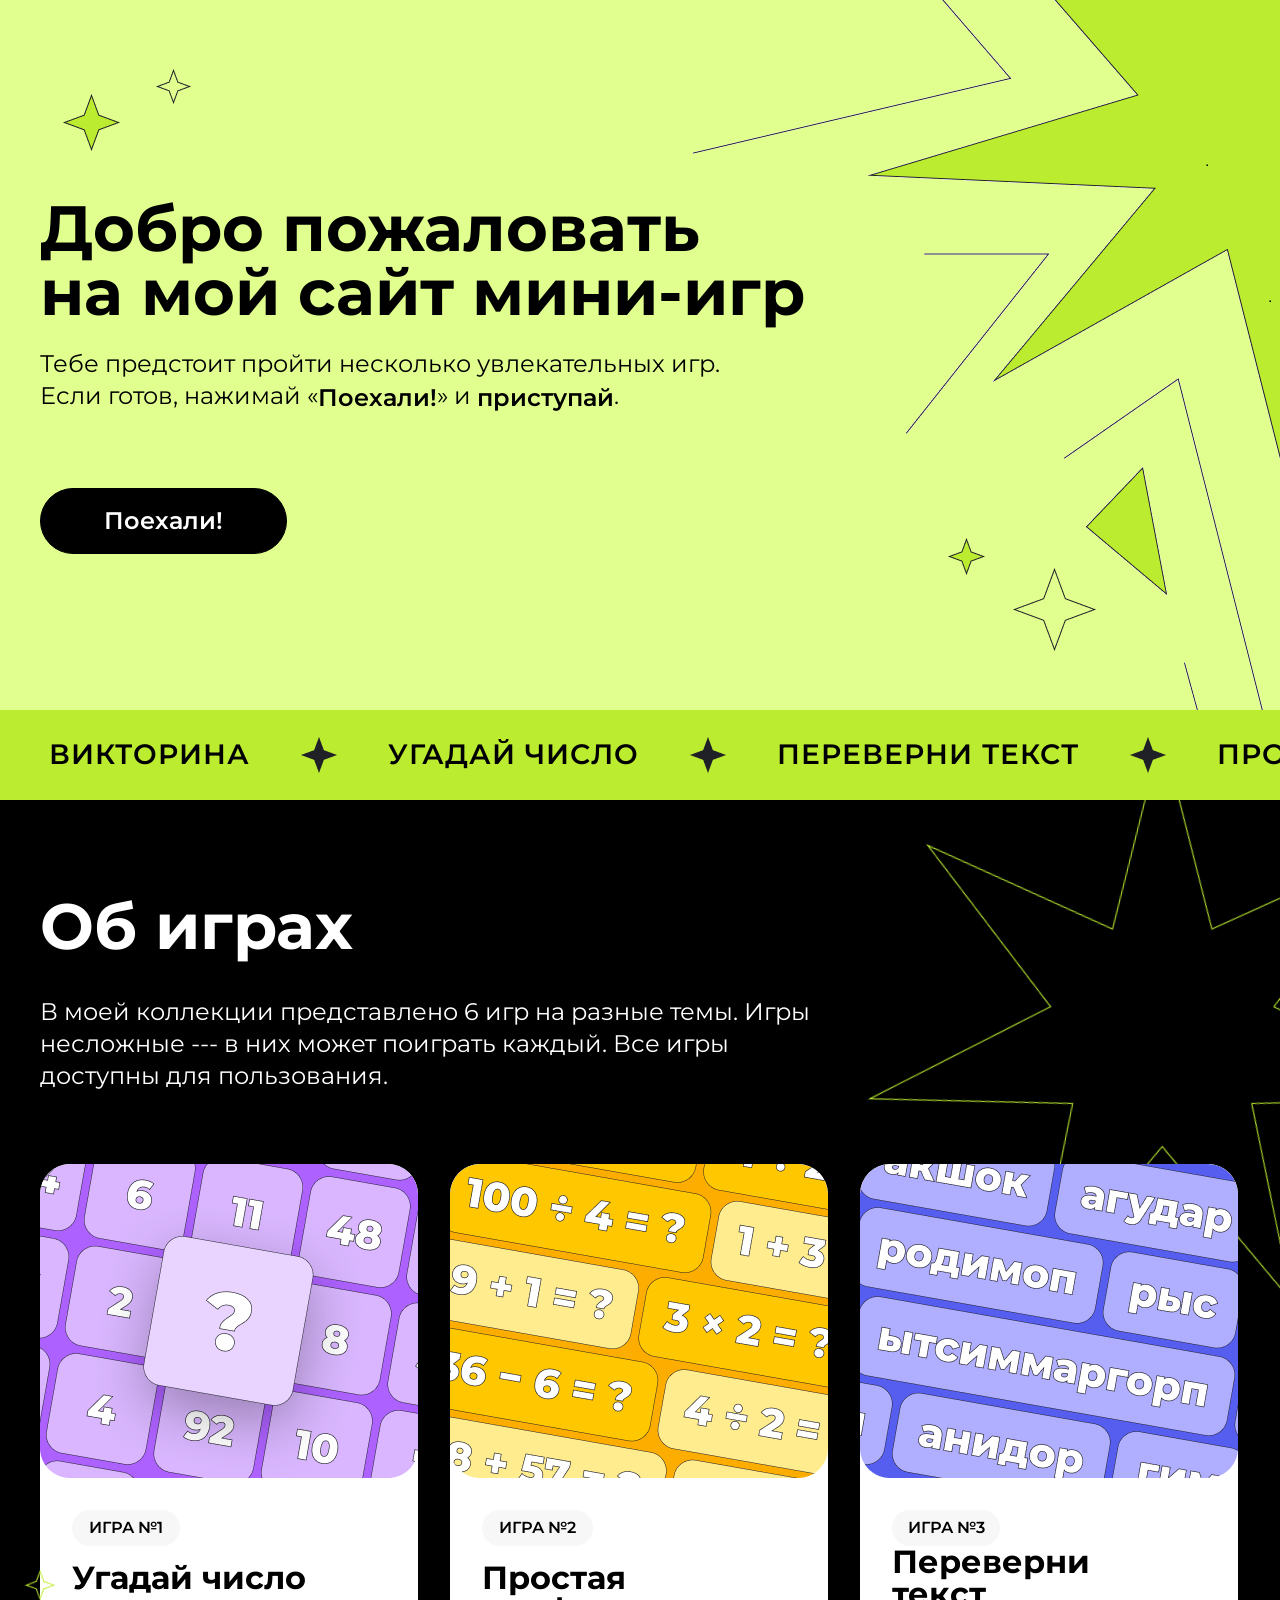
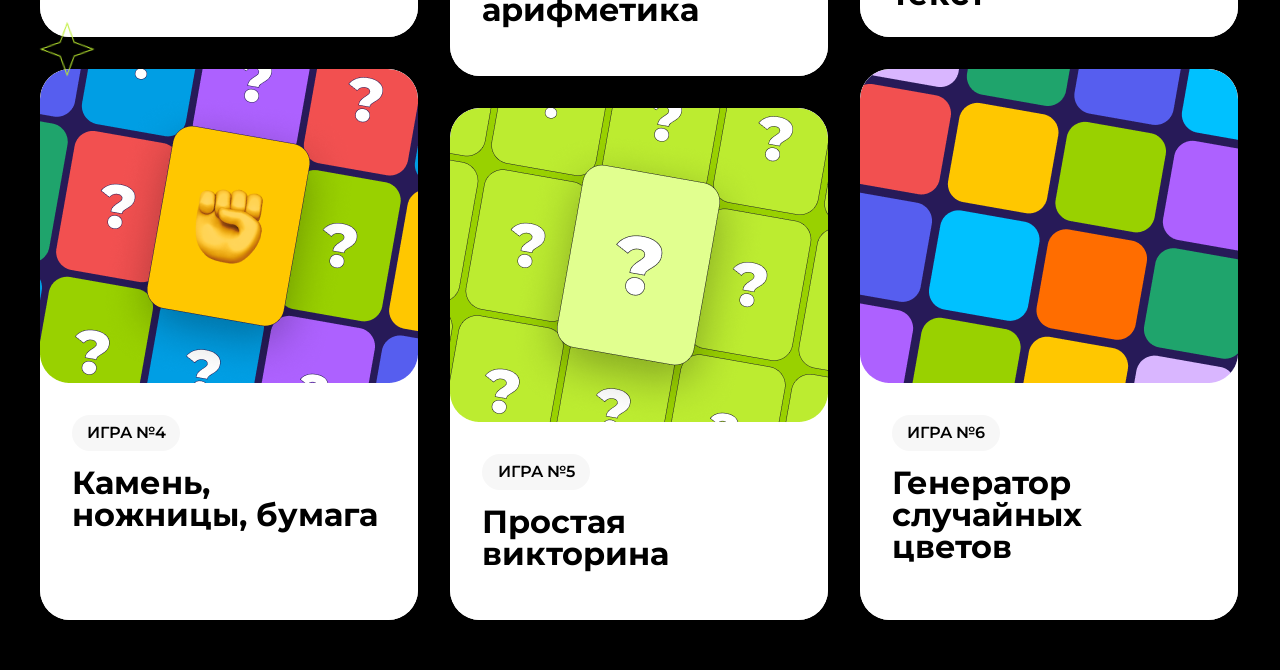
==== commit 69791ba5: "Merge c9d224d6fdce1aa3ab97eba5f5959e6df1cbec75 into e6bbed2ab2e8be672a41b085da6c93e00a58e664" ====
--- a/index.html
+++ b/index.html
@@ -74,7 +74,7 @@
             </div>
             <div class="columns-wrapper">
                 <div class="cards-column first-column">
-                    <a href="#game-guess-number" class="card-link">
+                    <a href="#" class="card-link">
                         <div class="card card--guess-number">
                             <div class="card__image">
                                 <img src="image/1.png" alt="Угадай число">
@@ -85,7 +85,7 @@
                             </div>
                         </div>
                     </a>
-                    <a href="#game-rock-paper-scissors" class="card-link">
+                    <a href="#" class="card-link">
                         <div class="card card--rps">
                             <div class="card__image">
                                 <img src="image/4.png" alt="Камень, ножницы, бумага">
@@ -98,7 +98,7 @@
                     </a>
                 </div>
                 <div class="cards-column second-column">
-                    <a href="#game-simple-arithmetic" class="card-link">
+                    <a href="#" class="card-link">
                         <div class="card card--arithmetic">
                             <div class="card__image">
                                 <img src="image/2.png" alt="Простая арифметика">
@@ -109,7 +109,7 @@
                             </div>
                         </div>
                     </a>
-                    <a href="#game-quiz" class="card-link">
+                    <a href="#" class="card-link">
                         <div class="card card--quiz">
                             <div class="card__image">
                                 <img src="image/5.png" alt="Простая викторина">
@@ -122,7 +122,7 @@
                     </a>
                 </div>
                 <div class="cards-column third-column">
-                    <a href="#game-reverse-text" class="card-link">
+                    <a href="#" class="card-link">
                         <div class="card card--reverse-text">
                             <div class="card__image">
                                 <img src="image/3.png" alt="Переверни текст">
@@ -133,7 +133,7 @@
                             </div>
                         </div>
                     </a>
-                    <a href="#game-color-generator" class="card-link">
+                    <a href="#" class="card-link">
                         <div class="card card--color-generator">
                             <div class="card__image">
                                 <img src="image/6.png" alt="Генератор случайных цветов">
@@ -149,124 +149,6 @@
         </div>
         </div>
     </section>
-     <section class="mini-games">
-        <img src="image/Star7.png" alt="звезда" class="decor-star mini-games__star-7">
-    <img src="image/Star6.png" alt="звезда" class="decor-star mini-games__star-6">
-    <img src="image/Star10.png" alt="звезда" class="decor-star mini-games__star-10">
-    <img src="image/Star8.png" alt="звезда" class="decor-star mini-games__star-8">
-        <div class="mini-games__container">
-            <h2 class="mini-games__title">Мини-игры</h2>
-            
-            <div class="games-list">
-               
-                <article id="game-guess-number" class="game-card game-card--image-left">
-                    <div class="game-card__cover">
-                        <img src="image/1.png" alt="Угадай число">
-                    </div>
-                    <div class="game-card__content">
-                        <div class="game-card__inner">
-                        <div class="game-card__text">
-                            <h3 class="game-card__name">Угадай число</h3>
-                            <p class="game-card__description">Попробуй угадать случайное число от 1 до 100.</p>
-                        </div>
-                        <a href="#" class="game-card__button">Играть!</a>
-                    </div>
-                    </div>
-                </article>
-
-                
-                <article id="game-simple-arithmetic" class="game-card game-card--image-right">
-                    <div class="game-card__cover">
-                        <img src="image/2.png" alt="Простая арифметика">
-                    </div>
-                    <div class="game-card__content">
-                        <div class="game-card__inner">
-                        <div class="game-card__text">
-                            <h3 class="game-card__name">Простая арифметика</h3>
-                            <p class="game-card__description">Попробуй решить простые арифметические задачи.</p>
-                        </div>
-                        <a href="#" class="game-card__button">Играть!</a>
-                    </div>
-                    </div>
-                </article>
-
-                
-                <article id="game-reverse-text" class="game-card game-card--image-left">
-                    <div class="game-card__cover">
-                        <img src="image/3.png" alt="Переверни текст">
-                    </div>
-                    <div class="game-card__content">
-                        <div class="game-card__inner">
-                        <div class="game-card__text">
-                            <h3 class="game-card__name">Переверни текст</h3>
-                            <p class="game-card__description">Попробуй ввести текст, который будет перевернут.</p>
-                        </div>
-                        <a href="#" class="game-card__button">Играть!</a>
-                    </div>
-                    </div>
-                </article>
-
-              
-                <article id="game-rock-paper-scissors" class="game-card game-card--image-right">
-                    <div class="game-card__cover">
-                        <img src="image/4.png" alt="Камень, ножницы, бумага">
-                    </div>
-                    <div class="game-card__content">
-                        <div class="game-card__inner">
-                        <div class="game-card__text">
-                            <h3 class="game-card__name">Камень, <br> ножницы, <br> бумага</h3>
-                            <p class="game-card__description">Сыграй в популярную игру против компьютера.</p>
-                        </div>
-                        <a href="#" class="game-card__button">Играть!</a>
-                    </div>
-                    </div>
-                </article>
-
-             
-                <article id="game-quiz" class="game-card game-card--image-left">
-                    <div class="game-card__cover">
-                        <img src="image/5.png" alt="Простая викторина">
-                    </div>
-                    <div class="game-card__content">
-                        <div class="game-card__inner">
-                        <div class="game-card__text">
-                            <h3 class="game-card__name">Простая викторина</h3>
-                            <p class="game-card__description">Отвечай на вопросы викторины с вариантами ответов.</p>
-                        </div>
-                        <a href="#" class="game-card__button">Играть!</a>
-                    </div>
-                    </div>
-                </article>
-
-               
-                <article id="game-color-generator" class="game-card game-card--image-right">
-                    <div class="game-card__cover">
-                        <img src="image/6.png" alt="Генератор случайных цветов">
-                    </div>
-                    <div class="game-card__content">
-                        <div class="game-card__inner">
-                        <div class="game-card__text">
-                            <h3 class="game-card__name">Генератор случайных <br> цветов</h3>
-                            <p class="game-card__description">Игра, в которой при клике на кнопку фон страницы меняется на случайный.</p>
-                        </div>
-                        <a href="#" class="game-card__button">Играть!</a>
-                    </div>
-                    </div>
-                </article>
-            </div>
-        </div>
-    </section>
-
-    
-    <footer class="footer">
-        <div class="footer__container">
-            <p class="footer__copyright">Все права защищены.</p>
-        </div>
-    </footer>
-
-    <script src="script.js" ></script>
-    <script src="hw-3.js" ></script> 
-    <script src="hw-4.js"></script> 
-
+    <script src="script.js" defer></script>
 </body>
 </html>
--- a/style.css
+++ b/style.css
@@ -818,391 +818,4 @@
         display: none;
     }
 }
-
-.mini-games {
-    background-color: #000000;
-    width: 100%;
-    padding: 94px 0 72px; 
-    position: relative;
-}
-
-.mini-games__container {
-    max-width: 1200px;
-    margin: 0 auto;
-    display: flex;
-    flex-direction: column;
-    gap: 72px;
-    margin-top: 48px;
-}
-
-.mini-games__title {
-    font-family: 'Montserrat', sans-serif;
-    font-weight: 700;
-    font-size: 64px;
-    line-height: 100%;
-    color: #FFFFFF;
-    margin: 0;
-    width: 400px; 
-}
-
-.games-list {
-    display: flex;
-    flex-direction: column;
-    gap: 32px;
-}
-
-
-.game-card {
-    display: flex;
-    width: 100%;
-    height: 500px;
-    border-radius: 30px;
-    overflow: hidden;
-    background-color: #FFFFFF;
-}
-
-
-.game-card--image-left {
-    flex-direction: row-reverse;
-}
-
-.game-card__cover {
-    width: 600px;
-    height: 500px;
-    flex-shrink: 0;
-}
-
-.game-card__cover img {
-    width: 100%;
-    height: 100%;
-    object-fit: cover;
-    display: block;
-}
-
-
-.game-card__content {
-    width: 600px;
-    height: 500px;
-    padding: 48px;
-    display: flex;
-    flex-direction: column;
-    gap: 10px;
-    background-color: #FFFFFF;
-    box-sizing: border-box;
-}
-
-.game-card__inner {
-    display: flex;
-    flex-direction: column;
-    width: 100%;
-    max-width: 504px;
-    height: auto;
-    gap: 36px;
-}
-
-.game-card__text {
-    display: flex;
-    flex-direction: column;
-    gap: 24px;
-    width: 504px;  
-    max-width: 100%;
-}
-
-.game-card__name {
-    font-family: 'Montserrat', sans-serif;
-    font-weight: 700;
-    font-size: 48px;
-    line-height: 100%;
-    color: #000000;
-    margin: 0;
-    width: 100%;
-    word-break: break-word;
-}
-
-.game-card__description {
-    font-family: 'Montserrat', sans-serif;
-    font-weight: 400;
-    font-size: 24px;
-    line-height: 32px;
-    color: #000000;
-    margin: 0;
-    max-width: 457px; 
-}
-
-
-.game-card__button {
-    display: inline-flex;
-    align-items: center;
-    justify-content: center;
-    width: 247px;
-    height: 66px;
-    padding: 16px 28px;
-    border: 1px solid #000000;
-    border-radius: 60px;
-    background-color: #000000;
-    font-family: 'Montserrat', sans-serif;
-    font-weight: 600;
-    font-size: 24px;
-    line-height: 142%;
-    color: #FFFFFF;
-    text-decoration: none;
-    box-sizing: border-box;
-    transition: all 0.3s ease;
-    margin-top: auto; 
-}
-
-.game-card__button:hover {
-    background-color: #FFFFFF;
-    color: #000000;
-}
-
-
-.footer {
-    height: 150px;
-    width: 100%;
-    background-color: #BDED35;
-    padding: 24px 0; 
-}
-
-.footer__container {
-    max-width: 1200px;
-    margin: 0 auto;
-    text-align: left; /
-}
-
-.footer__copyright {
-   font-family: 'Montserrat', sans-serif;
-    font-weight: 600;
-    font-size: 24px;
-    line-height: 100%;
-    color: #000000;
-    margin: 0;
-    height: 29px;
-    text-align: center;
-    display: flex;
-    align-items: center;
-    justify-content: center;
-    margin-top: 61px;
-}
- 
-.mini-games__star-7 {
-    position: absolute;
-    width: 35.15px;
-    height: 35.15px;
-    top: 93px;        
-    left: 1277px;     
-    transform: rotate(-7.08deg);
-    object-fit: contain;
-    pointer-events: none;
-    z-index: 5;
-}
-
-.mini-games__star-6 {
-    position: absolute;
-    width: 68.86px;
-    height: 68.86px;
-    top: 126px;        
-    left: 1320px;       
-    transform: rotate(-5.45deg);
-    object-fit: contain;
-    pointer-events: none;
-    z-index: 5;
-}
-
-.mini-games__star-10 {
-    position: absolute;
-    width: 41px;
-    height: 41px;
-    top: 3414px;      
-    left: 1249px;       
-    transform: rotate(0deg);
-    object-fit: contain;
-    pointer-events: none;
-    z-index: 5;
-}
-
-.mini-games__star-8 {
-    position: absolute;
-    width: 69px;
-    height: 69px;
-    top: 3366px;       
-    left: 1319px;       
-    transform: rotate(0deg);
-    object-fit: contain;
-    pointer-events: none;
-    z-index: 5;
-}
-
-@media (max-width: 376px) {
-    .mini-games {
-        padding: 40px 16px 40px;
-        background-color: #000000;
-        width: 100%;
-        position: relative;
-        overflow: hidden;
-    }
-
-    .mini-games__container {
-        max-width: 100%;
-        margin: 0 auto;
-        display: flex;
-        flex-direction: column;
-        gap: 40px;
-    }
-
-    .mini-games__title {
-        font-family: 'Montserrat', sans-serif;
-        font-weight: 700;
-        font-size: 40px;
-        line-height: 100%;
-        color: #FFFFFF;
-        margin: 0;
-        width: 100%;
-        text-align: left;
-    }
-
-    .games-list {
-        display: flex;
-        flex-direction: column;
-        gap: 24px;
-    }
-
-    .game-card {
-        display: flex;
-        flex-direction: column;
-        width: 100%;
-        height: auto;
-        border-radius: 30px;
-        overflow: hidden;
-        background-color: #FFFFFF;
-    }
-
-    .game-card--image-left,
-    .game-card--image-right {
-        flex-direction: column;
-    }
-
-    .game-card__cover {
-        width: 100%;
-        height: auto;
-        aspect-ratio: 343/285;
-        flex-shrink: 0;
-    }
-
-    .game-card__cover img {
-        width: 100%;
-        height: 100%;
-        object-fit: cover;
-        display: block;
-    }
-
-    .game-card__content {
-        width: 100%;
-        height: auto;
-        padding: 24px 20px;
-        display: flex;
-        flex-direction: column;
-        gap: 10px;
-        background-color: #FFFFFF;
-        box-sizing: border-box;
-    }
-
-    .game-card__inner {
-        display: flex;
-        flex-direction: column;
-        width: 100%;
-        max-width: 100%;
-        height: auto;
-        gap: 24px;
-    }
-
-    .game-card__text {
-        display: flex;
-        flex-direction: column;
-        gap: 16px;
-        width: 100%;
-        max-width: 100%;
-    }
-
-    .game-card__name {
-        font-family: 'Montserrat', sans-serif;
-        font-weight: 700;
-        font-size: 32px;
-        line-height: 100%;
-        color: #000000;
-        margin: 0;
-        width: 100%;
-        word-break: break-word;
-    }
-
-    .game-card__description {
-        font-family: 'Montserrat', sans-serif;
-        font-weight: 400;
-        font-size: 16px;
-        line-height: 20px;
-        color: #000000;
-        margin: 0;
-        max-width: 100%;
-    }
-
-    .game-card__button {
-        display: inline-flex;
-        align-items: center;
-        justify-content: center;
-        width: 186px;
-        height: 55px;
-        padding: 16px 28px;
-        border: 1px solid #000000;
-        border-radius: 60px;
-        background-color: #000000;
-        font-family: 'Montserrat', sans-serif;
-        font-weight: 600;
-        font-size: 16px;
-        line-height: 142%;
-        color: #FFFFFF;
-        text-decoration: none;
-        box-sizing: border-box;
-        transition: all 0.3s ease;
-        margin-top: 0;
-    }
-
-    .game-card__button:hover {
-        background-color: #FFFFFF;
-        color: #000000;
-    }
-  
-.mini-games__star-7,
-    .mini-games__star-6,
-    .mini-games__star-10,
-    .mini-games__star-8 {
-        display: none;
-    }
-
-  
-    .footer {
-        width: 100%;
-        background-color: #BDED35;
-        padding: 16px 0;
-    }
-
-    .footer__container {
-        max-width: 100%;
-        margin: 0 auto;
-        text-align: center;
-        padding: 0 16px;
-    }
-
-    .footer__copyright {
-        
-        font-size: 16px;
-        line-height: 20px;
-        color: #000000;
-        margin: 0;
-        text-align: center;
-        display: flex;
-        align-items: center;
-        justify-content: center;
-        margin-top: 40px;
-    }
-    
-}+ 
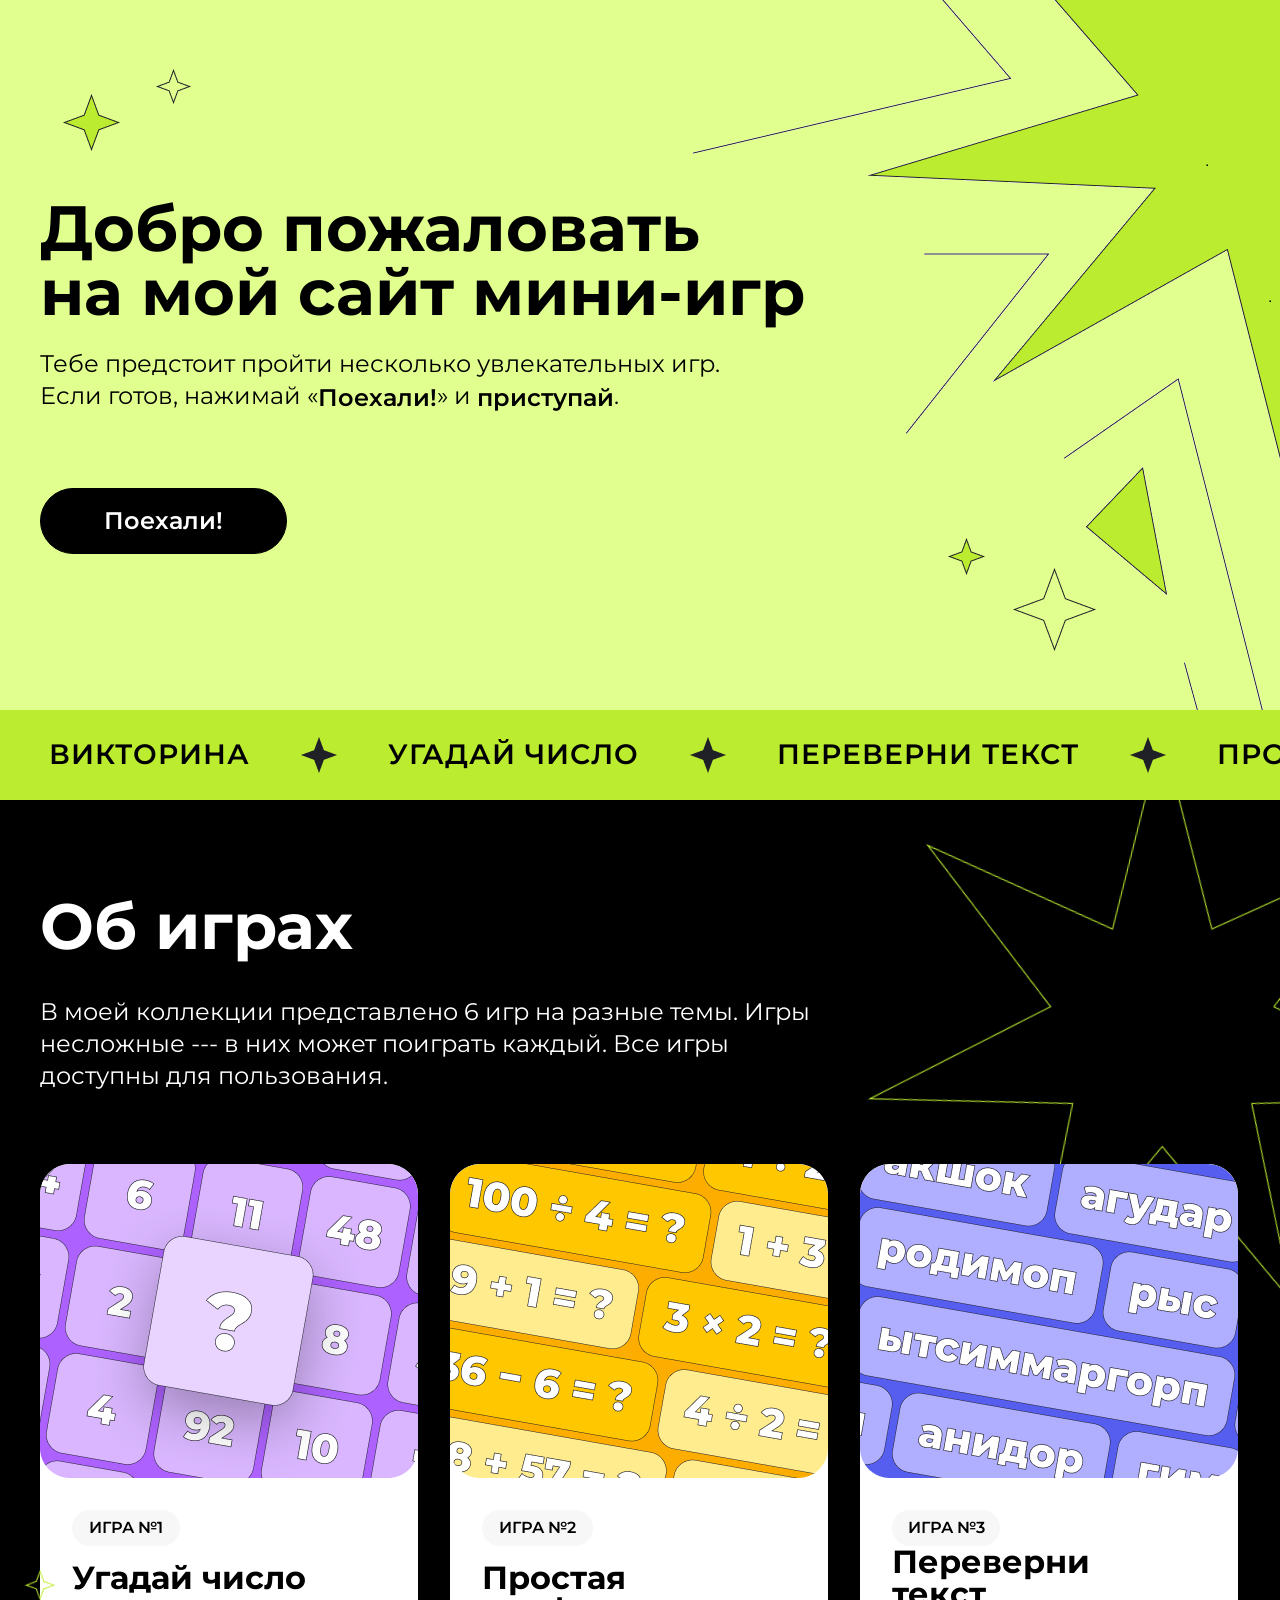
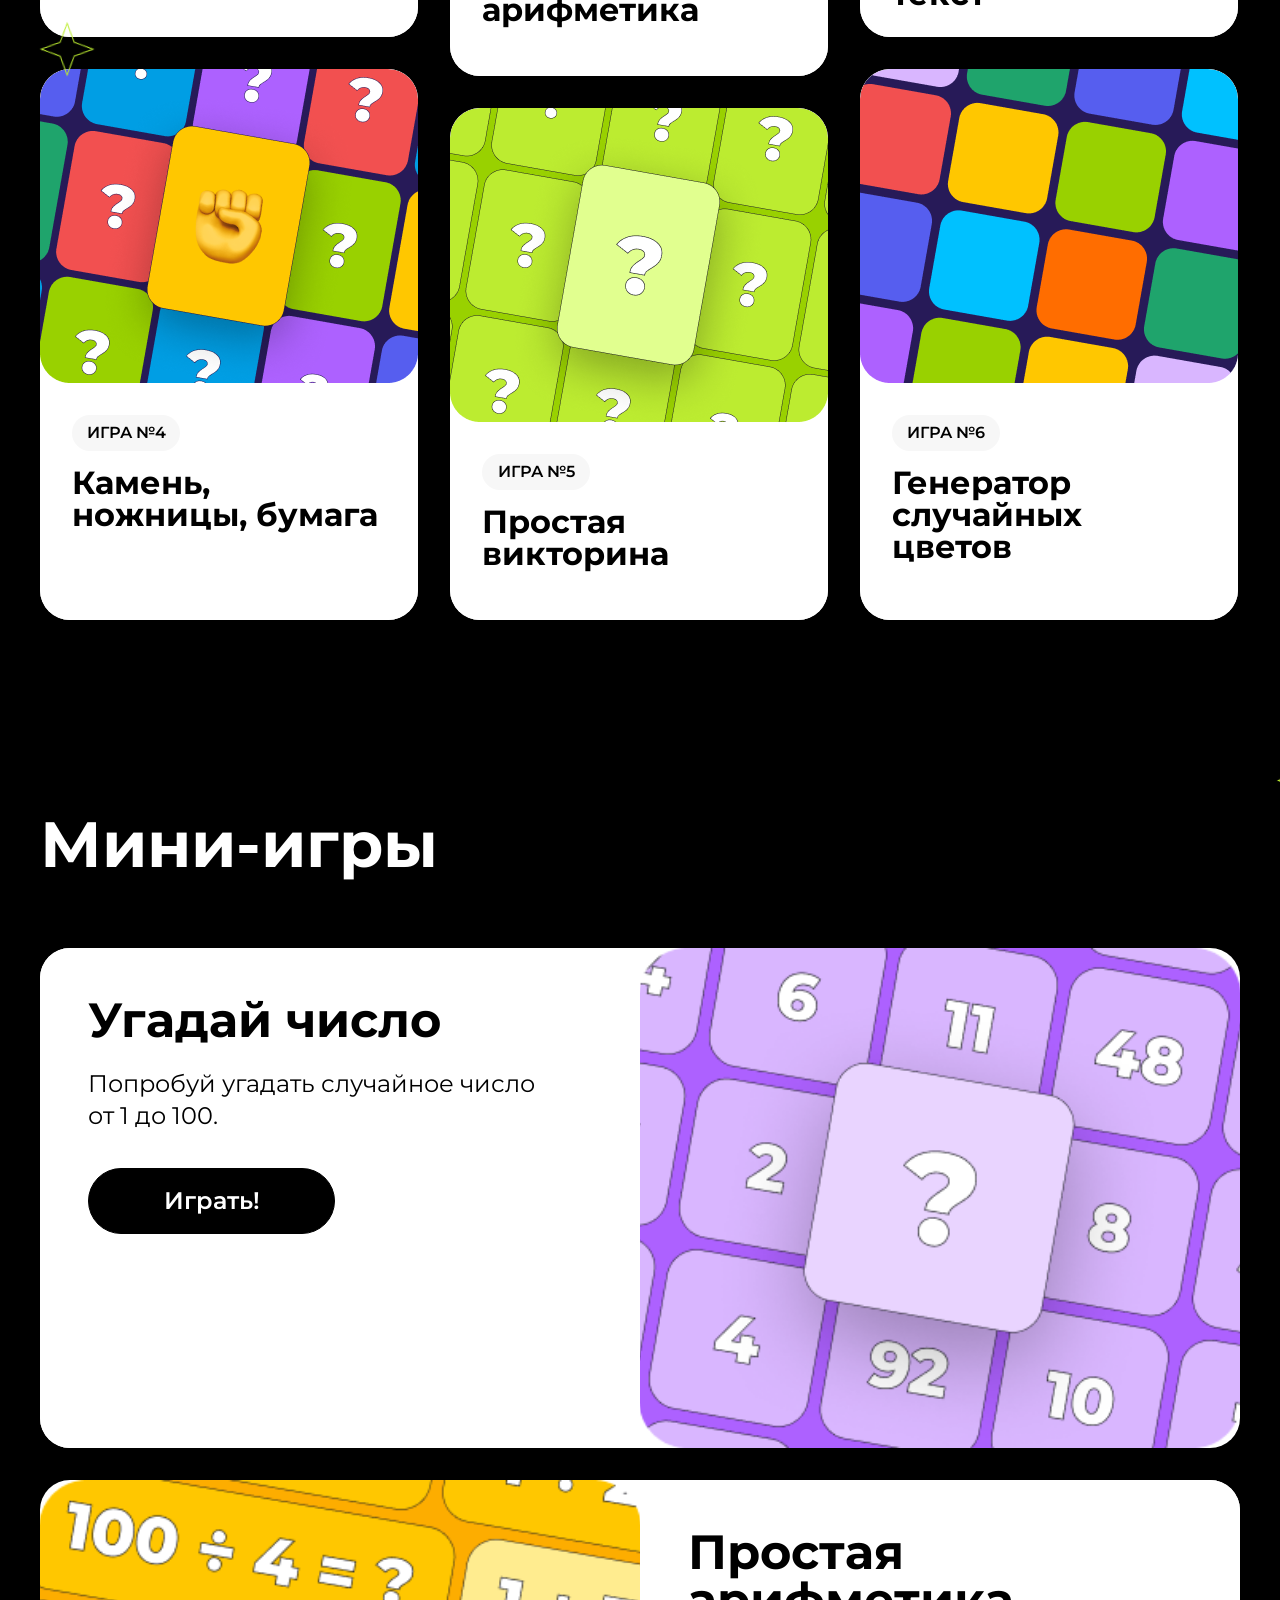
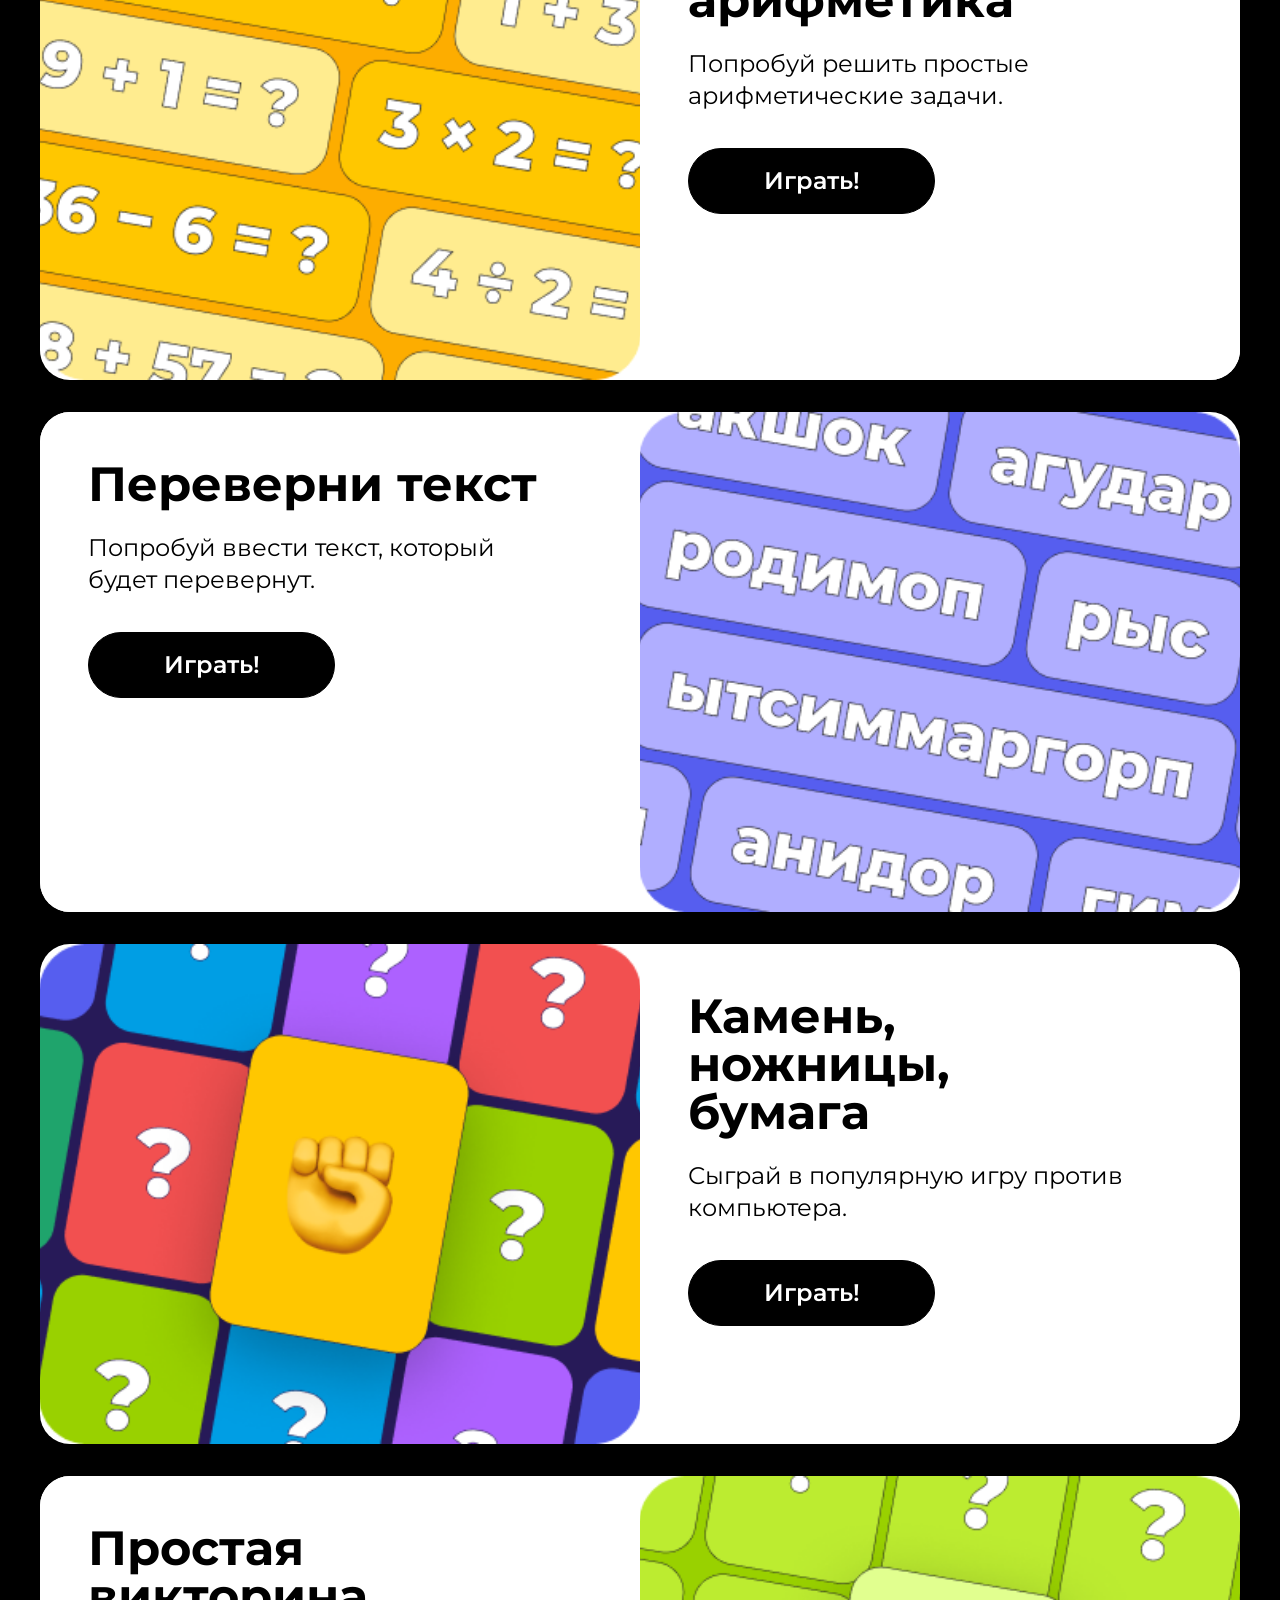
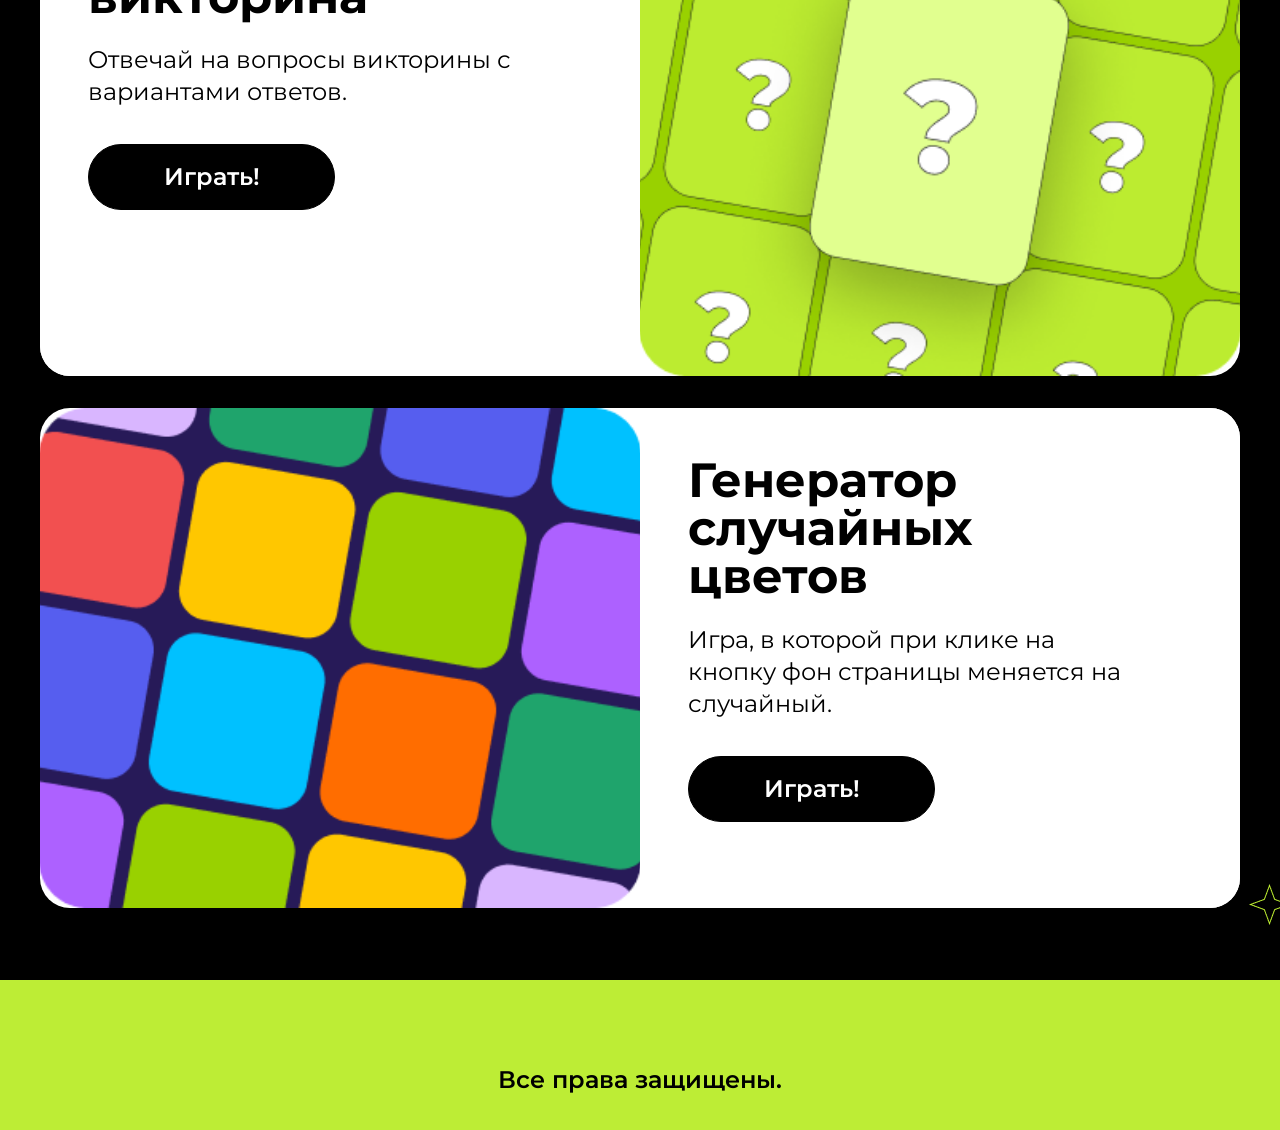
==== commit 2c067c5f: "Merge ed3725d2fb05ac1cd254e1ede205b1152bcad4d3 into e6bbed2ab2e8be672a41b085da6c93e00a58e664" ====
--- a/index.html
+++ b/index.html
@@ -74,7 +74,7 @@
             </div>
             <div class="columns-wrapper">
                 <div class="cards-column first-column">
-                    <a href="#" class="card-link">
+                    <a href="#game-guess-number" class="card-link">
                         <div class="card card--guess-number">
                             <div class="card__image">
                                 <img src="image/1.png" alt="Угадай число">
@@ -85,7 +85,7 @@
                             </div>
                         </div>
                     </a>
-                    <a href="#" class="card-link">
+                    <a href="#game-rock-paper-scissors" class="card-link">
                         <div class="card card--rps">
                             <div class="card__image">
                                 <img src="image/4.png" alt="Камень, ножницы, бумага">
@@ -98,7 +98,7 @@
                     </a>
                 </div>
                 <div class="cards-column second-column">
-                    <a href="#" class="card-link">
+                    <a href="#game-simple-arithmetic" class="card-link">
                         <div class="card card--arithmetic">
                             <div class="card__image">
                                 <img src="image/2.png" alt="Простая арифметика">
@@ -109,7 +109,7 @@
                             </div>
                         </div>
                     </a>
-                    <a href="#" class="card-link">
+                    <a href="#game-quiz" class="card-link">
                         <div class="card card--quiz">
                             <div class="card__image">
                                 <img src="image/5.png" alt="Простая викторина">
@@ -122,7 +122,7 @@
                     </a>
                 </div>
                 <div class="cards-column third-column">
-                    <a href="#" class="card-link">
+                    <a href="#game-reverse-text" class="card-link">
                         <div class="card card--reverse-text">
                             <div class="card__image">
                                 <img src="image/3.png" alt="Переверни текст">
@@ -133,7 +133,7 @@
                             </div>
                         </div>
                     </a>
-                    <a href="#" class="card-link">
+                    <a href="#game-color-generator" class="card-link">
                         <div class="card card--color-generator">
                             <div class="card__image">
                                 <img src="image/6.png" alt="Генератор случайных цветов">
@@ -149,6 +149,129 @@
         </div>
         </div>
     </section>
-    <script src="script.js" defer></script>
+     <section class="mini-games">
+        <img src="image/Star7.png" alt="звезда" class="decor-star mini-games__star-7">
+    <img src="image/Star6.png" alt="звезда" class="decor-star mini-games__star-6">
+    <img src="image/Star10.png" alt="звезда" class="decor-star mini-games__star-10">
+    <img src="image/Star8.png" alt="звезда" class="decor-star mini-games__star-8">
+        <div class="mini-games__container">
+            <h2 class="mini-games__title">Мини-игры</h2>
+            
+            <div class="games-list">
+               
+                <article id="game-guess-number" class="game-card game-card--image-left">
+                    <div class="game-card__cover">
+                        <img src="image/1.png" alt="Угадай число">
+                    </div>
+                    <div class="game-card__content">
+                        <div class="game-card__inner">
+                        <div class="game-card__text">
+                            <h3 class="game-card__name">Угадай число</h3>
+                            <p class="game-card__description">Попробуй угадать случайное число от 1 до 100.</p>
+                        </div>
+                        <a href="#" class="game-card__button">Играть!</a>
+                    </div>
+                    </div>
+                </article>
+
+                
+                <article id="game-simple-arithmetic" class="game-card game-card--image-right">
+                    <div class="game-card__cover">
+                        <img src="image/2.png" alt="Простая арифметика">
+                    </div>
+                    <div class="game-card__content">
+                        <div class="game-card__inner">
+                        <div class="game-card__text">
+                            <h3 class="game-card__name">Простая арифметика</h3>
+                            <p class="game-card__description">Попробуй решить простые арифметические задачи.</p>
+                        </div>
+                        <a href="#" class="game-card__button">Играть!</a>
+                    </div>
+                    </div>
+                </article>
+
+                
+                <article id="game-reverse-text" class="game-card game-card--image-left">
+                    <div class="game-card__cover">
+                        <img src="image/3.png" alt="Переверни текст">
+                    </div>
+                    <div class="game-card__content">
+                        <div class="game-card__inner">
+                        <div class="game-card__text">
+                            <h3 class="game-card__name">Переверни текст</h3>
+                            <p class="game-card__description">Попробуй ввести текст, который будет перевернут.</p>
+                        </div>
+                        <a href="#" class="game-card__button">Играть!</a>
+                    </div>
+                    </div>
+                </article>
+
+              
+                <article id="game-rock-paper-scissors" class="game-card game-card--image-right">
+                    <div class="game-card__cover">
+                        <img src="image/4.png" alt="Камень, ножницы, бумага">
+                    </div>
+                    <div class="game-card__content">
+                        <div class="game-card__inner">
+                        <div class="game-card__text">
+                            <h3 class="game-card__name">Камень, <br> ножницы, <br> бумага</h3>
+                            <p class="game-card__description">Сыграй в популярную игру против компьютера.</p>
+                        </div>
+                        <a href="#" class="game-card__button">Играть!</a>
+                    </div>
+                    </div>
+                </article>
+
+             
+                <article id="game-quiz" class="game-card game-card--image-left">
+                    <div class="game-card__cover">
+                        <img src="image/5.png" alt="Простая викторина">
+                    </div>
+                    <div class="game-card__content">
+                        <div class="game-card__inner">
+                        <div class="game-card__text">
+                            <h3 class="game-card__name">Простая викторина</h3>
+                            <p class="game-card__description">Отвечай на вопросы викторины с вариантами ответов.</p>
+                        </div>
+                        <a href="#" class="game-card__button">Играть!</a>
+                    </div>
+                    </div>
+                </article>
+
+               
+                <article id="game-color-generator" class="game-card game-card--image-right">
+                    <div class="game-card__cover">
+                        <img src="image/6.png" alt="Генератор случайных цветов">
+                    </div>
+                    <div class="game-card__content">
+                        <div class="game-card__inner">
+                        <div class="game-card__text">
+                            <h3 class="game-card__name">Генератор случайных <br> цветов</h3>
+                            <p class="game-card__description">Игра, в которой при клике на кнопку фон страницы меняется на случайный.</p>
+                        </div>
+                        <a href="#" class="game-card__button">Играть!</a>
+                    </div>
+                    </div>
+                </article>
+            </div>
+        </div>
+    </section>
+
+    
+    <footer class="footer">
+        <div class="footer__container">
+            <p class="footer__copyright">Все права защищены.</p>
+        </div>
+    </footer>
+
+    <script src="script.js" ></script>
+    <script src="hw-3.js" ></script> 
+    <script src="hw-4.js"></script> 
+    <script src="hw-5.js"></script>
+    <script src="hw-6.js"></script>
+    <script src="guess-number.js"></script>
+    <script src="Simple-arithmetic.js"></script>
+    
+
 </body>
 </html>
--- a/style.css
+++ b/style.css
@@ -818,4 +818,391 @@
         display: none;
     }
 }
- +
+.mini-games {
+    background-color: #000000;
+    width: 100%;
+    padding: 94px 0 72px; 
+    position: relative;
+}
+
+.mini-games__container {
+    max-width: 1200px;
+    margin: 0 auto;
+    display: flex;
+    flex-direction: column;
+    gap: 72px;
+    margin-top: 48px;
+}
+
+.mini-games__title {
+    font-family: 'Montserrat', sans-serif;
+    font-weight: 700;
+    font-size: 64px;
+    line-height: 100%;
+    color: #FFFFFF;
+    margin: 0;
+    width: 400px; 
+}
+
+.games-list {
+    display: flex;
+    flex-direction: column;
+    gap: 32px;
+}
+
+
+.game-card {
+    display: flex;
+    width: 100%;
+    height: 500px;
+    border-radius: 30px;
+    overflow: hidden;
+    background-color: #FFFFFF;
+}
+
+
+.game-card--image-left {
+    flex-direction: row-reverse;
+}
+
+.game-card__cover {
+    width: 600px;
+    height: 500px;
+    flex-shrink: 0;
+}
+
+.game-card__cover img {
+    width: 100%;
+    height: 100%;
+    object-fit: cover;
+    display: block;
+}
+
+
+.game-card__content {
+    width: 600px;
+    height: 500px;
+    padding: 48px;
+    display: flex;
+    flex-direction: column;
+    gap: 10px;
+    background-color: #FFFFFF;
+    box-sizing: border-box;
+}
+
+.game-card__inner {
+    display: flex;
+    flex-direction: column;
+    width: 100%;
+    max-width: 504px;
+    height: auto;
+    gap: 36px;
+}
+
+.game-card__text {
+    display: flex;
+    flex-direction: column;
+    gap: 24px;
+    width: 504px;  
+    max-width: 100%;
+}
+
+.game-card__name {
+    font-family: 'Montserrat', sans-serif;
+    font-weight: 700;
+    font-size: 48px;
+    line-height: 100%;
+    color: #000000;
+    margin: 0;
+    width: 100%;
+    word-break: break-word;
+}
+
+.game-card__description {
+    font-family: 'Montserrat', sans-serif;
+    font-weight: 400;
+    font-size: 24px;
+    line-height: 32px;
+    color: #000000;
+    margin: 0;
+    max-width: 457px; 
+}
+
+
+.game-card__button {
+    display: inline-flex;
+    align-items: center;
+    justify-content: center;
+    width: 247px;
+    height: 66px;
+    padding: 16px 28px;
+    border: 1px solid #000000;
+    border-radius: 60px;
+    background-color: #000000;
+    font-family: 'Montserrat', sans-serif;
+    font-weight: 600;
+    font-size: 24px;
+    line-height: 142%;
+    color: #FFFFFF;
+    text-decoration: none;
+    box-sizing: border-box;
+    transition: all 0.3s ease;
+    margin-top: auto; 
+}
+
+.game-card__button:hover {
+    background-color: #FFFFFF;
+    color: #000000;
+}
+
+
+.footer {
+    height: 150px;
+    width: 100%;
+    background-color: #BDED35;
+    padding: 24px 0; 
+}
+
+.footer__container {
+    max-width: 1200px;
+    margin: 0 auto;
+    text-align: left; /
+}
+
+.footer__copyright {
+   font-family: 'Montserrat', sans-serif;
+    font-weight: 600;
+    font-size: 24px;
+    line-height: 100%;
+    color: #000000;
+    margin: 0;
+    height: 29px;
+    text-align: center;
+    display: flex;
+    align-items: center;
+    justify-content: center;
+    margin-top: 61px;
+}
+ 
+.mini-games__star-7 {
+    position: absolute;
+    width: 35.15px;
+    height: 35.15px;
+    top: 93px;        
+    left: 1277px;     
+    transform: rotate(-7.08deg);
+    object-fit: contain;
+    pointer-events: none;
+    z-index: 5;
+}
+
+.mini-games__star-6 {
+    position: absolute;
+    width: 68.86px;
+    height: 68.86px;
+    top: 126px;        
+    left: 1320px;       
+    transform: rotate(-5.45deg);
+    object-fit: contain;
+    pointer-events: none;
+    z-index: 5;
+}
+
+.mini-games__star-10 {
+    position: absolute;
+    width: 41px;
+    height: 41px;
+    top: 3414px;      
+    left: 1249px;       
+    transform: rotate(0deg);
+    object-fit: contain;
+    pointer-events: none;
+    z-index: 5;
+}
+
+.mini-games__star-8 {
+    position: absolute;
+    width: 69px;
+    height: 69px;
+    top: 3366px;       
+    left: 1319px;       
+    transform: rotate(0deg);
+    object-fit: contain;
+    pointer-events: none;
+    z-index: 5;
+}
+
+@media (max-width: 376px) {
+    .mini-games {
+        padding: 40px 16px 40px;
+        background-color: #000000;
+        width: 100%;
+        position: relative;
+        overflow: hidden;
+    }
+
+    .mini-games__container {
+        max-width: 100%;
+        margin: 0 auto;
+        display: flex;
+        flex-direction: column;
+        gap: 40px;
+    }
+
+    .mini-games__title {
+        font-family: 'Montserrat', sans-serif;
+        font-weight: 700;
+        font-size: 40px;
+        line-height: 100%;
+        color: #FFFFFF;
+        margin: 0;
+        width: 100%;
+        text-align: left;
+    }
+
+    .games-list {
+        display: flex;
+        flex-direction: column;
+        gap: 24px;
+    }
+
+    .game-card {
+        display: flex;
+        flex-direction: column;
+        width: 100%;
+        height: auto;
+        border-radius: 30px;
+        overflow: hidden;
+        background-color: #FFFFFF;
+    }
+
+    .game-card--image-left,
+    .game-card--image-right {
+        flex-direction: column;
+    }
+
+    .game-card__cover {
+        width: 100%;
+        height: auto;
+        aspect-ratio: 343/285;
+        flex-shrink: 0;
+    }
+
+    .game-card__cover img {
+        width: 100%;
+        height: 100%;
+        object-fit: cover;
+        display: block;
+    }
+
+    .game-card__content {
+        width: 100%;
+        height: auto;
+        padding: 24px 20px;
+        display: flex;
+        flex-direction: column;
+        gap: 10px;
+        background-color: #FFFFFF;
+        box-sizing: border-box;
+    }
+
+    .game-card__inner {
+        display: flex;
+        flex-direction: column;
+        width: 100%;
+        max-width: 100%;
+        height: auto;
+        gap: 24px;
+    }
+
+    .game-card__text {
+        display: flex;
+        flex-direction: column;
+        gap: 16px;
+        width: 100%;
+        max-width: 100%;
+    }
+
+    .game-card__name {
+        font-family: 'Montserrat', sans-serif;
+        font-weight: 700;
+        font-size: 32px;
+        line-height: 100%;
+        color: #000000;
+        margin: 0;
+        width: 100%;
+        word-break: break-word;
+    }
+
+    .game-card__description {
+        font-family: 'Montserrat', sans-serif;
+        font-weight: 400;
+        font-size: 16px;
+        line-height: 20px;
+        color: #000000;
+        margin: 0;
+        max-width: 100%;
+    }
+
+    .game-card__button {
+        display: inline-flex;
+        align-items: center;
+        justify-content: center;
+        width: 186px;
+        height: 55px;
+        padding: 16px 28px;
+        border: 1px solid #000000;
+        border-radius: 60px;
+        background-color: #000000;
+        font-family: 'Montserrat', sans-serif;
+        font-weight: 600;
+        font-size: 16px;
+        line-height: 142%;
+        color: #FFFFFF;
+        text-decoration: none;
+        box-sizing: border-box;
+        transition: all 0.3s ease;
+        margin-top: 0;
+    }
+
+    .game-card__button:hover {
+        background-color: #FFFFFF;
+        color: #000000;
+    }
+  
+.mini-games__star-7,
+    .mini-games__star-6,
+    .mini-games__star-10,
+    .mini-games__star-8 {
+        display: none;
+    }
+
+  
+    .footer {
+        width: 100%;
+        background-color: #BDED35;
+        padding: 16px 0;
+    }
+
+    .footer__container {
+        max-width: 100%;
+        margin: 0 auto;
+        text-align: center;
+        padding: 0 16px;
+    }
+
+    .footer__copyright {
+        
+        font-size: 16px;
+        line-height: 20px;
+        color: #000000;
+        margin: 0;
+        text-align: center;
+        display: flex;
+        align-items: center;
+        justify-content: center;
+        margin-top: 40px;
+    }
+    
+}
